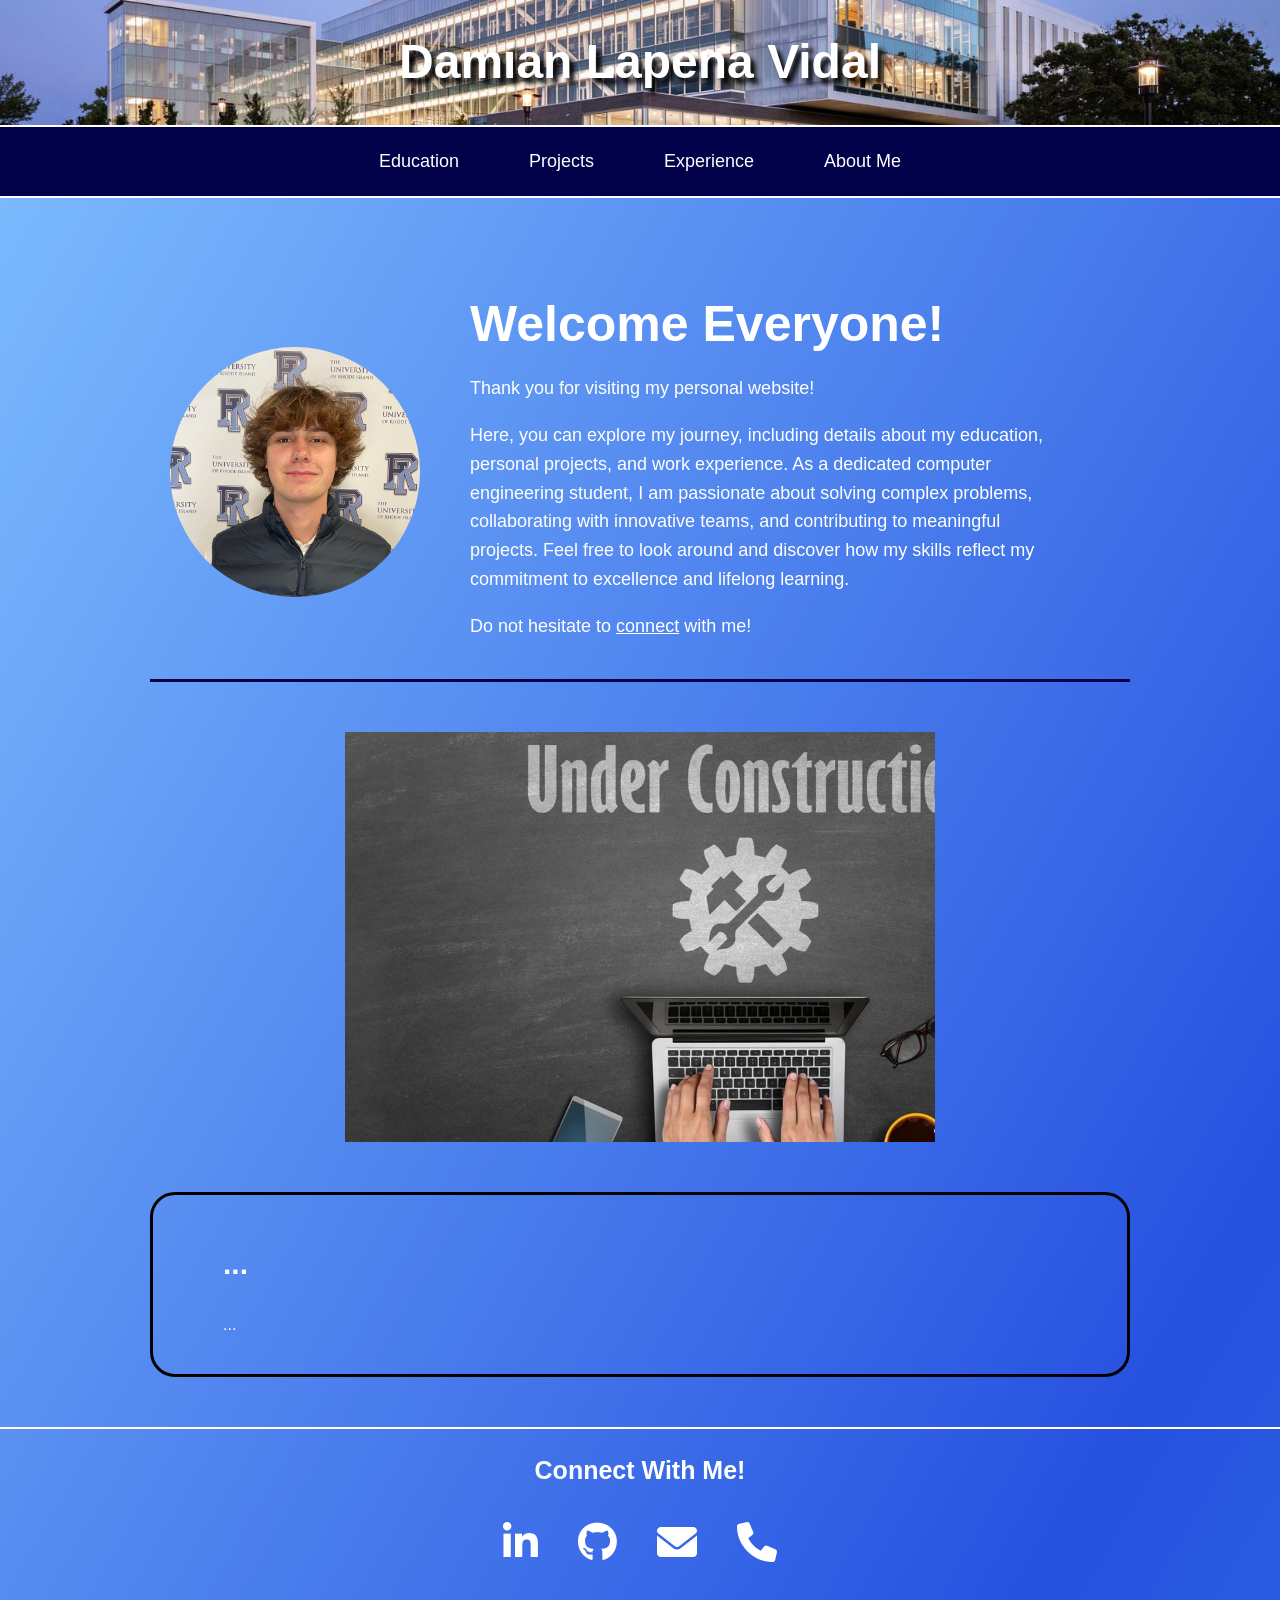
==== index.html @ 69c3a909 "Added in progress picture + Modified social media symbols" ====
<!DOCTYPE html>
<html lang="en">
<head>
    <meta charset="UTF-8">
    <meta name="viewport" content="width=device-width, initial-scale=1.0">
    <title>Damian Lapena Vidal</title>
    <link rel="stylesheet" href="css/index.css">
    <!-- FontAwesome for Icons -->
    <link rel="stylesheet" href="https://cdnjs.cloudflare.com/ajax/libs/font-awesome/6.0.0-beta3/css/all.min.css">
    <!-- Google Font -->
    <link rel="stylesheet" href="https://fonts.googleapis.com/css2?family=Inter:wght@400;700&display=swap">
    <script src="js/index.js" defer></script>
</head>
<body>
    <!-- HEADER -->
    <header>
        <h1>Damian Lapena Vidal</h1>
    </header>

    <!-- NAVIGATION BAR -->
    <nav>

        <div class="top-border">
        </div>

        <ul>
            <li><a href="education.html">Education</a></li>
            <li><a href="projects.html">Projects</a></li>
            <li><a href="experience.html">Experience</a></li>
            <li><a href="aboutme.html">About Me</a></li>
        </ul>

        <div class="bottom-border">
        </div>

    </nav>    

    <!-- WELCOME PARAGRAPH -->
    <section id="welcome">

        <div class="welcome-image">
            <img src="img/profile-pic-2.jpg" alt="ProfilePic">
        </div>

        <div class="welcome-content">
            <h2>Welcome Everyone!</h2>
            <p>Thank you for visiting my personal website!</p>
            <p>Here, you can explore my journey, including details about my education, personal projects, and work experience. 
                As a dedicated computer engineering student, I am passionate about solving complex problems, collaborating with 
                innovative teams, and contributing to meaningful projects. Feel free to look around and discover how my skills 
                reflect my commitment to excellence and lifelong learning.
            <p>Do not hesitate to <a href=#Follow target="_self" title="Connect!" style="color: white; text-decoration: underline;">connect</a> with me!</p>
        </div>

    </section>

    <!-- BLA BLA BLA... -->
    <section id="paragraph1">

        <div class="in-progress-image">
            <img src="img/work-in-progress.jpg" alt="ProfilePic">
        </div>

    </section>

    <!-- EXTRA PARAGRAPH -->
    <section id="paragraph2">

        <div class="paragraph2-content">
            <h2>...</h2>
            <p>...</p>
        </div>

    </section>
    
    <!-- FOLLOW -->
    <section id="Follow">

        <div class="top-border"> </div>

        <div class="follow-content">
            <h2>Connect With Me!</h2>
        </div>

        <div class="social-media-icons">
            <a href="https://www.linkedin.com/in/damianlapevi/" target="_blank" class="social-icon">
                <i class="fab fa-linkedin-in"></i>
            </a>
            <a href="https://github.com/damianlapenavidal" target="_blank" class="social-icon">
                <i class="fab fa-github"></i>
            </a>
            <a href="mailto:damian.lapenavidal@gmail.com" class="social-icon">
                <i class="fas fa-envelope"></i>
            </a>
            <a href="tel:+14014412830" class="social-icon">
                <i class="fas fa-phone"></i>
            </a>
        </div>

    </section>
</body>
</html>
---- css/index.css ----
/*--------------------------------------general------------------------------------------*/
body {
    font-family: 'Roboto', sans-serif;
    line-height: 1.6;
    margin: 0;
    padding: 0;
    background: linear-gradient(120deg, #80c0ff, #2651e0, #3ea5e1, #0b0176,#80c0ff, #2651e0, #3ea5e1, #0b0176);
    background-size: 1000%;
    animation: gradient-animation 60s ease infinite;
}

@keyframes gradient-animation {
    0% {
        background-position: 0% 50%;
    }
    50% {
        background-position: 100% 50%;
    }
    100% {
        background-position: 0% 50%;
    }
}

header {
    background-image: url('../img/background.jpg'); /* Path to the image */
    background-size: cover; /* Ensures the image covers the entire header */
    background-position: center; /* Centers the image */
    height: 125px; /* Height of the header */
    color: white; /* Ensures text is visible on the background */
    display: flex; /* Allows centering text */
    justify-content: center; /* Centers text horizontally */
    align-items: center; /* Centers text vertically */
    text-align: center; /* Aligns text within the header */

    h1 {
        font-size: 3em;
        text-shadow: 5px 6px 5px #000000; /* Adds shadow for better readability */
    }


    /* Responsive Design for Smaller Screens */
    @media (max-width: 768px) {
        h1 {
            font-size: 2em; /* Slightly smaller font size */
            text-shadow: 5px 6px 5px #000000; /* Adds shadow for better readability */
        }

        p {
            font-size: 1em; /* Adjust font size for smaller screens */
        }
    }

    /* Responsive Design for Very Small Screens (e.g., phones) */
    @media (max-width: 480px) {
        h1 {
            font-size: 1.5em; /* Smaller font size */
            text-shadow: 5px 6px 5px #000000; /* Adds shadow for better readability */
        }

        p {
            font-size: 0.9em; /* Smaller font size */
        }

        header {
            margin-top: 30px; /* Adjust spacing for smaller devices */
        }
    }
}

.top-border {
    padding: 1px;
    background-color: white;
}

nav {
    position: sticky;
    top: 0; /* Sticks to the top when scrolling */
    z-index: 1000; /* Ensures it stays above other elements */
}

nav ul {
    display: flex;
    justify-content: center;
    list-style: none;
    margin: 0px;
    padding: 15px;
    background-color: #000148;
}

nav ul li {
    margin: 0px 10px;
    padding: 5px 10px;
}

nav ul li a {
    text-decoration: none;
    padding: 15px;
    font-size: 18px;
    color: white; 
    transition: all 0.2s ease;
}

nav ul li a:hover {
    color: white;
    padding: 15px;
    border-radius: 50px;
    background: rgba(255, 255, 255, 0.2);
    transform: scale(2);
}

.bottom-border {
    padding: 1px;
    background-color: white;
}

#Follow {
    display: flex;
    flex-direction: column;
    justify-content: center;
    padding-bottom: 30px;
}

.follow-content{
    display: flex;
    flex-direction: column;
    align-items: center; /* Centers text vertically */
    justify-content: center; /* Centers text horizontally */
    text-align: justify; /* Center text */
    h2 { font-size: 25px; color: white; }
}

.social-media-icons {
    display: flex;
    align-items: center; /* Centers text vertically */
    justify-content: center;
    text-align: justify; /* Center text */
    gap: 40px;
}

.social-icon {
    text-decoration: none;
    color: white; /* Set default icon color */
    font-size: 40px; /* Icon size */
}

.social-icon:hover {
    transform: scale(1.2);
    color: #000148; /* LinkedIn blue color or any color for hover */
    transition: color 0.01s ease;
}

/*--------------------------------------main.html------------------------------------------*/

#welcome {
    max-width: 100%;
    margin: 25px 150px 50px 150px;
    padding: 20px;
    border-bottom: 3px solid #000148;
    display: flex; /* Arrange items in a row */
    align-items: center; /* Align items vertically */
    /*background-color: rgba(0,0,0,0.1);*/
}

.welcome-content {
    flex: 1; /* Allow the text to take up remaining space */
    margin: 0px 50px auto;
    h2 { font-size: 50px; color: white; margin-bottom: 10px; /* reduce space below the title */}
    p { font-size: 18px; color: white; margin-top: 0; /* remove space above the paragraph */}
    /*background-color: rgba(255,255,255,0.1);*/
}

.welcome-image img {
    width: 250px;
    height: 250px;
    object-fit: cover; /* ensures image fills the square without distortion and maintains aspect ratio by cropping the overflow (not stretching)*/
    object-position: 90% top; /* focus more on the upper part */
    border-radius: 50%; /* optional: removes rounded edges */
    margin-top: 50px;
    /*background-color: rgba(255,0,0,0.1);*/
}

#paragraph1 {
    max-width: 100%;
    margin: 0px 300px 0px 300px;
    padding: 0px;
    display: flex; /* Arrange items in a row */
    align-items: center; /* Align items vertically */
}

.in-progress-image {
    margin: 0px 45px;
    width: 800px;
    height: 410px;
    overflow: hidden;
    position: relative;
}

.in-progress-image img {
    width: 800px;
    height: 450px;
    object-fit: cover;
    position: absolute;
}

#paragraph2 {
    max-width: 100%;
    margin: 50px 150px 50px 150px;
    padding: 20px;
    border: 3px solid black;
    border-radius: 25px; 
    display: flex; /* Arrange items in a row */
    align-items: center; /* Align items vertically */
}

.paragraph2-content {
    flex: 1; /* Allow the text to take up remaining space */
    margin: 0px 50px auto;
    h2 { font-size: 30px; color: white; }
    p { font-size: 16px; color: white;}
}

.follow-content.glow-effect h2 {
  animation: glow 2s ease-in-out;
}

@keyframes glow {
  0%   { text-shadow: 0 0 0 white; }
  50%  { text-shadow: 0 0 20px white; }
  100% { text-shadow: 0 0 0 white; }
}
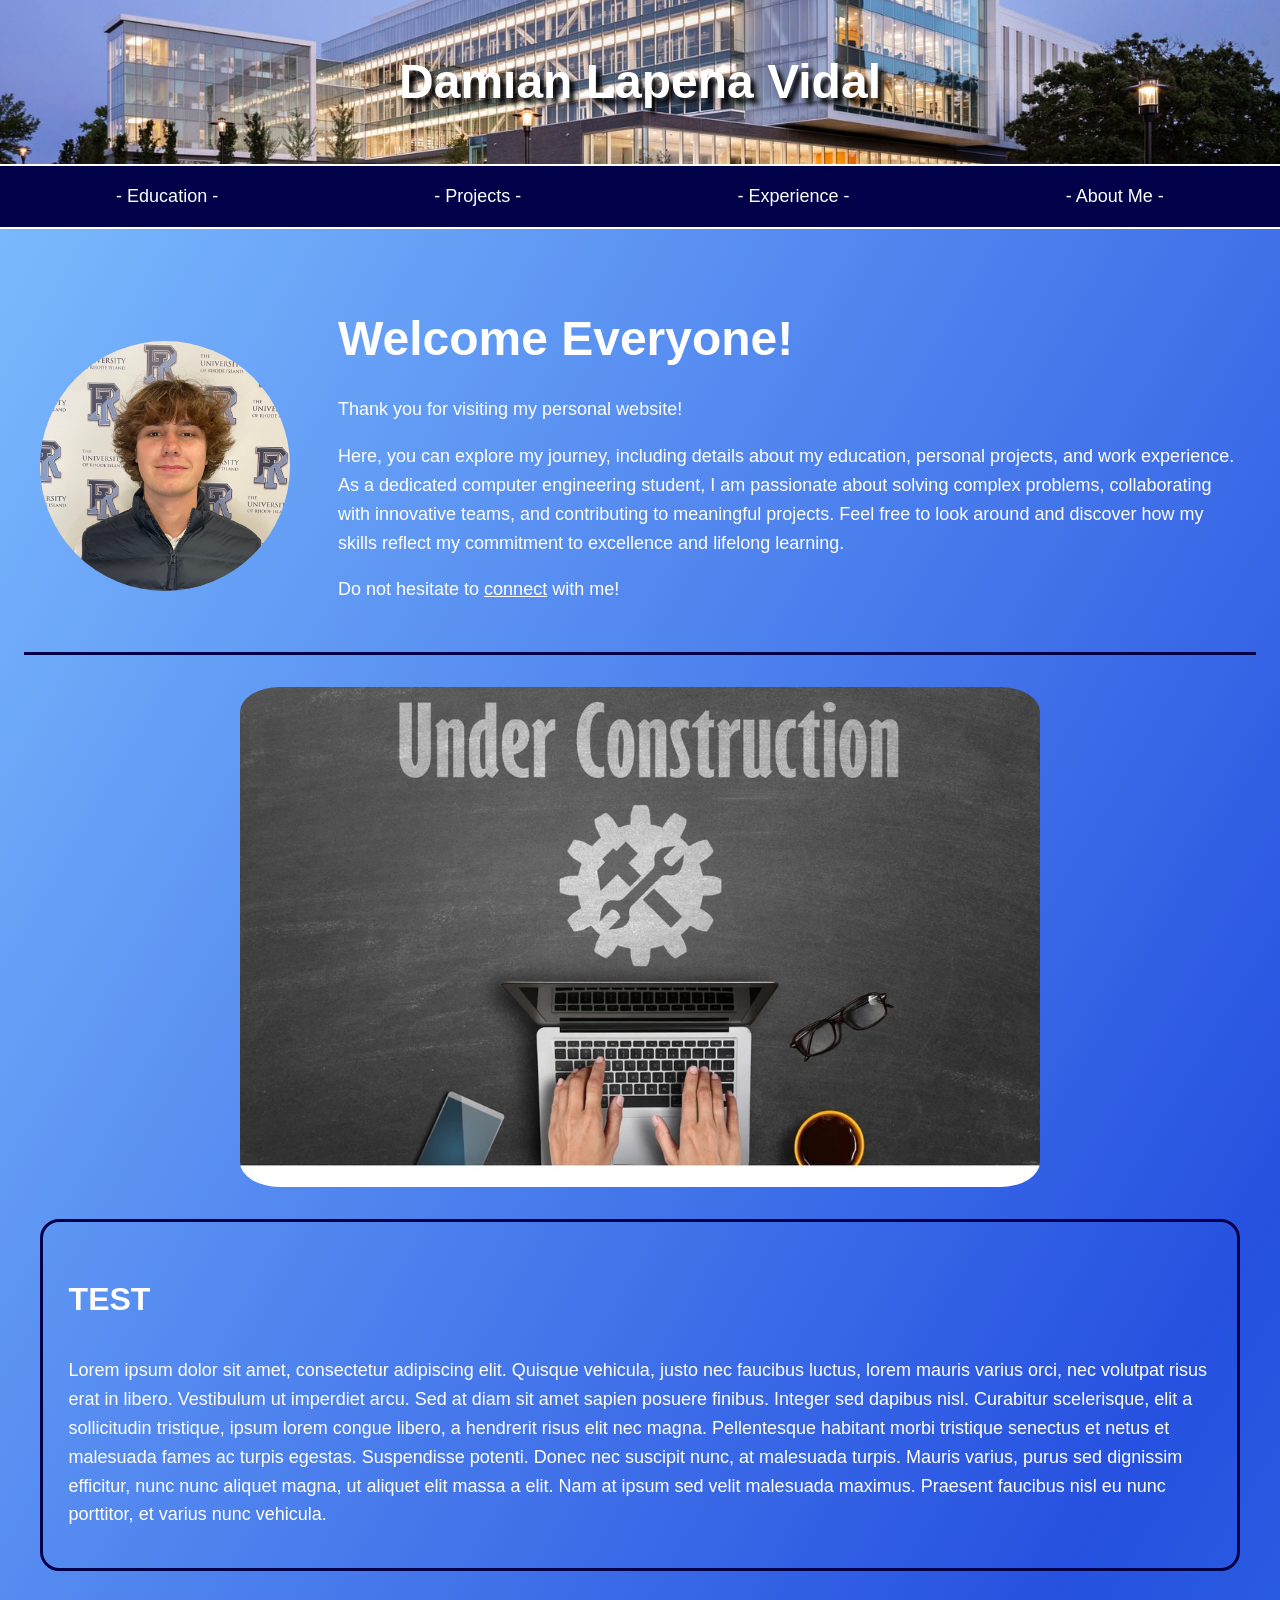
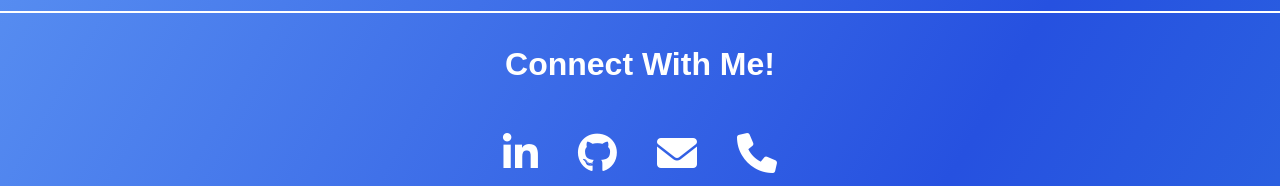
==== commit 5ee086b6: "First adaptation to mobile + Included testing titles/paragraphs" ====
--- a/index.html
+++ b/index.html
@@ -4,7 +4,7 @@
     <meta charset="UTF-8">
     <meta name="viewport" content="width=device-width, initial-scale=1.0">
     <title>Damian Lapena Vidal</title>
-    <link rel="stylesheet" href="css/index.css">
+    <link rel="stylesheet" href="css/index1.css">
     <!-- FontAwesome for Icons -->
     <link rel="stylesheet" href="https://cdnjs.cloudflare.com/ajax/libs/font-awesome/6.0.0-beta3/css/all.min.css">
     <!-- Google Font -->
@@ -24,10 +24,10 @@
         </div>
 
         <ul>
-            <li><a href="education.html">Education</a></li>
-            <li><a href="projects.html">Projects</a></li>
-            <li><a href="experience.html">Experience</a></li>
-            <li><a href="aboutme.html">About Me</a></li>
+            <li><a href="education.html">- Education -</a></li>
+            <li><a href="projects.html">- Projects -</a></li>
+            <li><a href="experience.html">- Experience -</a></li>
+            <li><a href="aboutme.html">- About Me -</a></li>
         </ul>
 
         <div class="bottom-border">
@@ -67,8 +67,16 @@
     <section id="paragraph2">
 
         <div class="paragraph2-content">
-            <h2>...</h2>
-            <p>...</p>
+            <h2>TEST</h2>
+            <p>Lorem ipsum dolor sit amet, consectetur adipiscing elit. Quisque vehicula, justo nec 
+                    faucibus luctus, lorem mauris varius orci, nec volutpat risus erat in libero. Vestibulum 
+                    ut imperdiet arcu. Sed at diam sit amet sapien posuere finibus. Integer sed dapibus nisl. 
+                    Curabitur scelerisque, elit a sollicitudin tristique, ipsum lorem congue libero, a 
+                    hendrerit risus elit nec magna. Pellentesque habitant morbi tristique senectus et netus 
+                    et malesuada fames ac turpis egestas. Suspendisse potenti. Donec nec suscipit nunc, at 
+                    malesuada turpis. Mauris varius, purus sed dignissim efficitur, nunc nunc aliquet magna, 
+                    ut aliquet elit massa a elit. Nam at ipsum sed velit malesuada maximus. Praesent faucibus 
+                    nisl eu nunc porttitor, et varius nunc vehicula.</p>
         </div>
 
     </section>
--- a/css/index1.css
+++ b/css/index1.css
@@ -0,0 +1,280 @@
+/*--------------------------------------General------------------------------------------*/
+body {
+    font-family: 'Roboto', sans-serif;
+    line-height: 1.6;
+    margin: 0;
+    padding: 0;
+    background: linear-gradient(120deg, #80c0ff, #2651e0, #3ea5e1, #0b0176, #80c0ff, #2651e0, #3ea5e1, #0b0176);
+    background-size: 1000%;
+    animation: gradient-animation 60s ease infinite;
+}
+
+@keyframes gradient-animation {
+    0% { background-position: 0% 50%; }
+    50% { background-position: 100% 50%; }
+    100% { background-position: 0% 50%; }
+}
+
+img {
+    max-width: 100%;
+    height: auto;
+}
+
+/*--------------------------------------Header------------------------------------------*/
+header {
+    background-image: url('../img/background.jpg');
+    background-size: cover;
+    background-position: center;
+    padding: 2rem 1rem;         /* Adds flexible spacing */
+    min-height: 100px;          /* Ensures some height, but allows growing */
+    color: white;
+    display: flex;
+    justify-content: center;
+    align-items: center;
+    text-align: center;
+    flex-direction: column;
+}
+
+header h1 {
+    font-size: clamp(1.5rem, 5vw, 3rem);  /* Automatically scales font */
+    text-shadow: 5px 6px 5px #000000;
+    margin: 0;
+}
+
+/*--------------------------------------Nav------------------------------------------*/
+.top-border,
+.bottom-border {
+    height: clamp(1px, 0.3vw, 2px);
+    background-color: white;
+    width: 100vw;
+}
+
+nav {
+    position: sticky;
+    top: 0;
+    z-index: 1000;
+    background-color: #000148;
+}
+
+nav ul {
+    display: flex;
+    justify-content: center;
+    align-items: center;
+    flex-wrap: wrap;          /* Allows wrapping on smaller screens */
+    list-style: none;
+    margin: 0 auto;
+    padding: 1rem;
+    gap: 1rem;
+}
+
+nav ul li {
+    margin: 0 auto;
+}
+
+nav ul li a {
+    text-decoration: none;
+    padding: 0.75rem 1.5rem;
+    font-size: clamp(1rem, 2.5vw, 1.125rem); /* Scales text on small/large screens */
+    color: white;
+    border-radius: 100vmax;
+    transition: all 0.2s ease;
+}
+
+nav ul li a:hover {
+    background: rgba(255, 255, 255, 0.2);
+    transform: scale(1.1);
+}
+
+/*--------------------------------------Welcome Section------------------------------------------*/
+#welcome {
+    max-width: 1200px;
+    margin: 0 auto;
+    padding: 2rem 1rem;
+    border-bottom: 3px solid #000148;
+    display: flex;
+    align-items: center;
+    gap: 3rem;
+    flex-wrap: wrap;
+}
+
+.welcome-content {
+    flex: 1 1 300px; /* grow, shrink, basis */
+    min-width: 250px;
+}
+
+.welcome-content h2 {
+    font-size: clamp(1.8rem, 4vw, 3rem);
+    color: white;
+    margin-bottom: 1rem;
+}
+
+.welcome-content p {
+    font-size: clamp(1rem, 2.5vw, 1.125rem);
+    color: white;
+    margin-bottom: 1rem;
+}
+
+.welcome-image img {
+    width: clamp(150px, 25vw, 250px);
+    height: clamp(150px, 25vw, 250px);
+    object-fit: cover;
+    object-position: 90% top;
+    border-radius: 50%;
+    margin-top: 20%;
+    display: block;
+}
+
+/*--------------------------------------Paragraph 1------------------------------------------*/
+#paragraph1 {
+    max-width: 1200px;
+    margin: 0 auto;
+    padding: 2rem 1rem;
+    display: flex;
+    justify-content: center;
+}
+
+.in-progress-image {
+    width: 100%;
+    max-width: 800px;
+    overflow: hidden;
+}
+
+.in-progress-image img {
+    width: 100%;
+    aspect-ratio: 16 / 10;     /* or 4/3, 1/1 for square, etc. */
+    object-fit: cover;
+    object-position: top;  /* or top, bottom, 90% top, etc. */
+    display: block;
+    border-radius: 5%;      /* optional, for style */
+}
+
+/*--------------------------------------Paragraph 2------------------------------------------*/
+#paragraph2 {
+    max-width: 100%;
+    margin: 0 auto;
+    display: flex;
+    padding: clamp(1.5rem, 4vw, 2.5rem); /* space around the container */
+    padding-top: 0; /* no double padding */
+    display: flex;
+    flex-wrap: wrap;
+    align-items: stretch; /* Stretch vertically */
+    box-sizing: border-box
+}
+
+.paragraph2-content {
+    flex: 1 1 45%; /* grow, shrink, basis ~ half width */
+    min-width: 250px; /* prevent getting too narrow */
+    margin: 0; /* gap handles spacing */
+    padding: clamp(1rem, 2vw, 2rem);
+    border: 3px solid #000148;
+    border-radius: clamp(1rem, 1.5vw, 1.5rem);
+    color: white;
+    box-sizing: border-box;
+    display: flex;
+    flex-direction: column;
+    justify-content: center;
+    h2 { font-size: clamp(1.5rem, 4vw, 2rem); margin-bottom: clamp(0.5rem, 1vw, 1rem);}
+    p { font-size: clamp(1rem, 2.5vw, 1.125rem); margin-bottom: clamp(0.5rem, 1vw, 1rem);}
+}
+
+/*--------------------------------------Follow Section------------------------------------------*/
+#Follow {
+    display: flex;
+    flex-direction: column;
+    justify-content: center;
+    padding: 0;
+    text-align: center;
+    width: 100%;         /* <— FULL width of the screen */
+    box-sizing: border-box;
+    align-items: center;
+}
+
+.follow-content h2 {
+    font-size: clamp(1.5rem, 4vw, 2rem);
+    color: white;
+    margin-bottom: 1rem;
+}
+
+.social-media-icons {
+    display: flex;
+    justify-content: center;
+    align-items: center;
+    gap: clamp(1rem, 6vw, 2.5rem);
+    flex-wrap: wrap;
+    margin-top: 1rem;
+}
+
+.social-icon {
+    text-decoration: none;
+    color: white;
+    font-size: clamp(2rem, 6vw, 2.5rem);
+    transition: transform 0.2s ease, color 0.2s ease;
+}
+
+.social-icon:hover {
+    transform: scale(1.2);
+    color: #000148;
+}
+
+/*--------------------------------------Animations------------------------------------------*/
+.follow-content.glow-effect h2 {
+    animation: glow 2s ease-in-out;
+}
+
+@keyframes glow {
+    0%   { text-shadow: 0 0 0 white; }
+    50%  { text-shadow: 0 0 20px white; }
+    100% { text-shadow: 0 0 0 white; }
+}
+
+/*--------------------------------------Responsive Design------------------------------------------*/
+@media (max-width: 768px) {
+
+    #welcome, #paragraph2 {
+        flex-direction: column;
+        text-align: center;
+        gap: 20px;
+    }
+
+    .welcome-content h2 {
+        font-size: 2em;
+    }
+
+    .welcome-image img {
+        width: 150px;
+        height: 150px;
+        margin: 0 auto;
+    }
+
+    nav ul {
+        flex-direction: column;
+    }
+
+    nav ul li {
+        margin: 10px 0;
+    }
+
+    .social-media-icons {
+        flex-direction: column;
+        gap: 20px;
+    }
+}
+
+@media (max-width: 480px) {
+    header h1 {
+        font-size: 1.5em;
+    }
+
+    .welcome-content p, .paragraph2-content p {
+        font-size: 0.9em;
+    }
+
+    .follow-content h2 {
+        font-size: 20px;
+    }
+
+    nav ul li a {
+        font-size: 16px;
+        padding: 10px;
+    }
+}
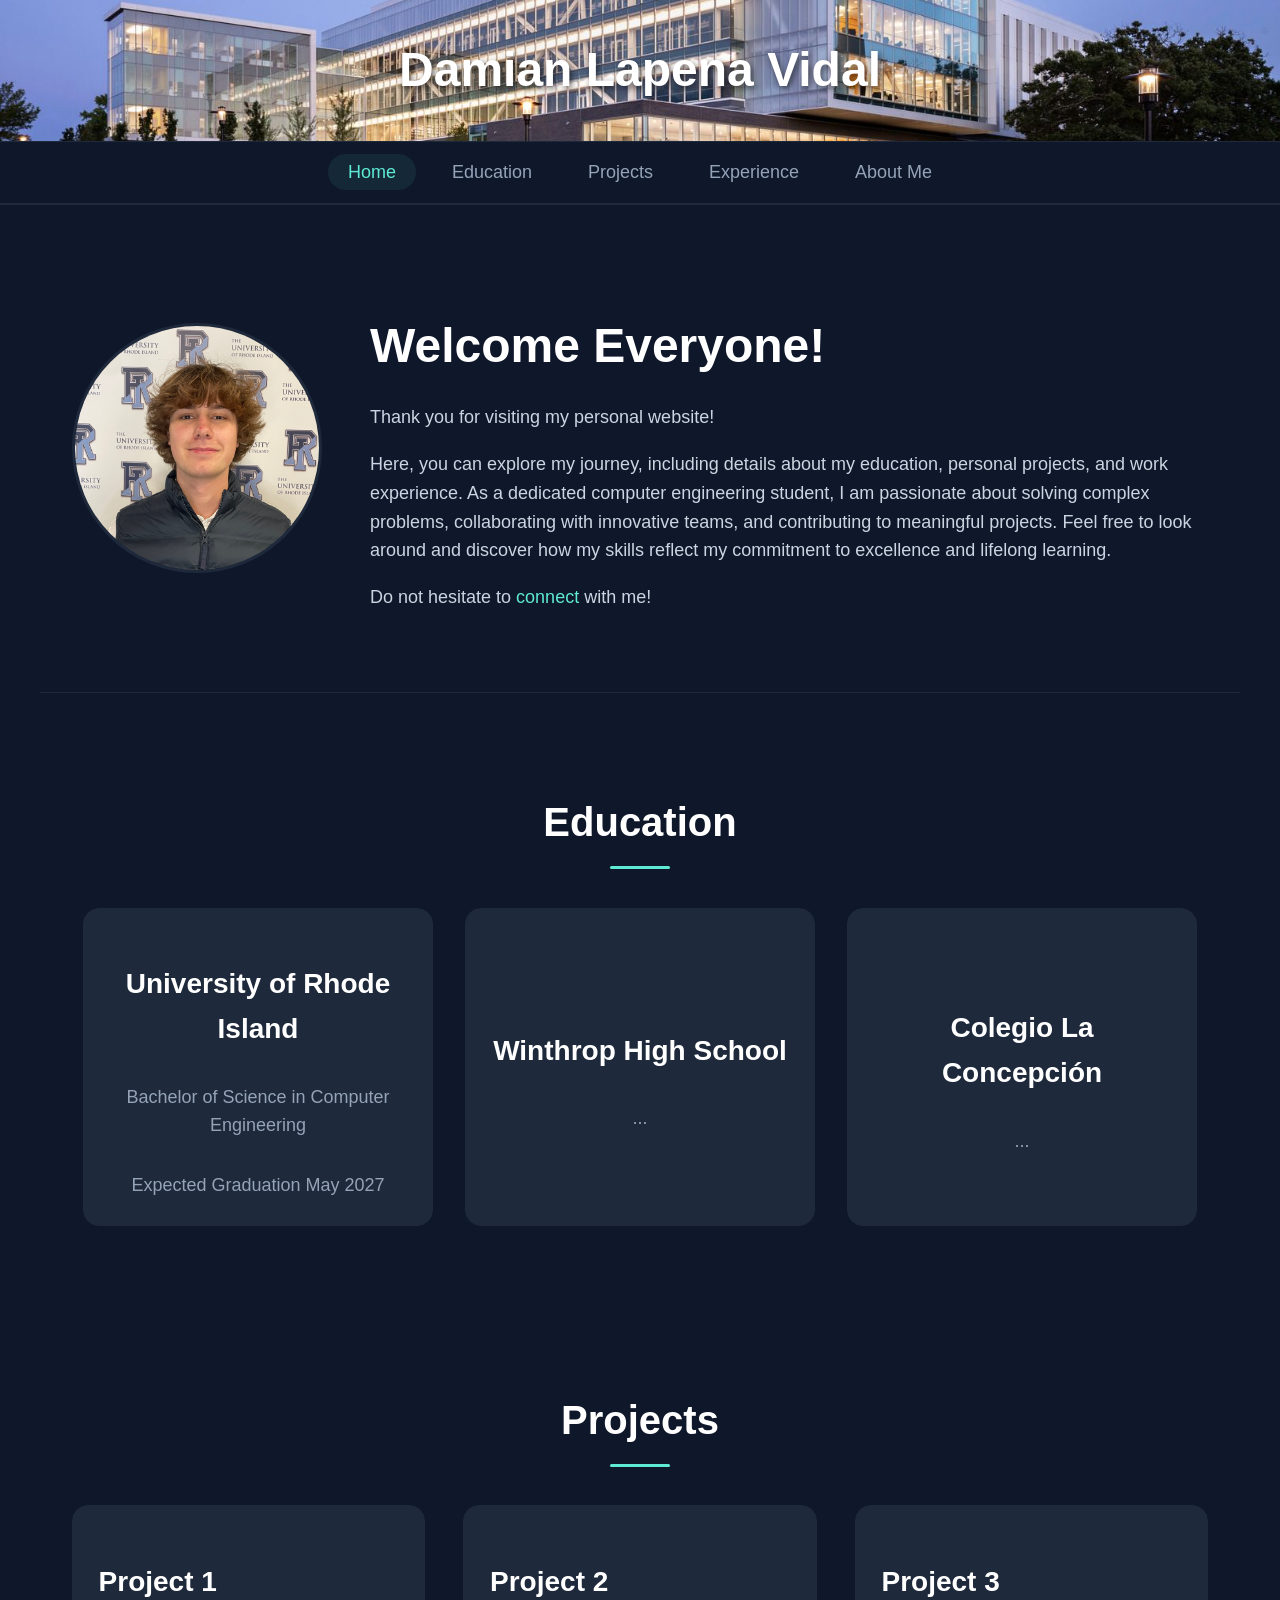
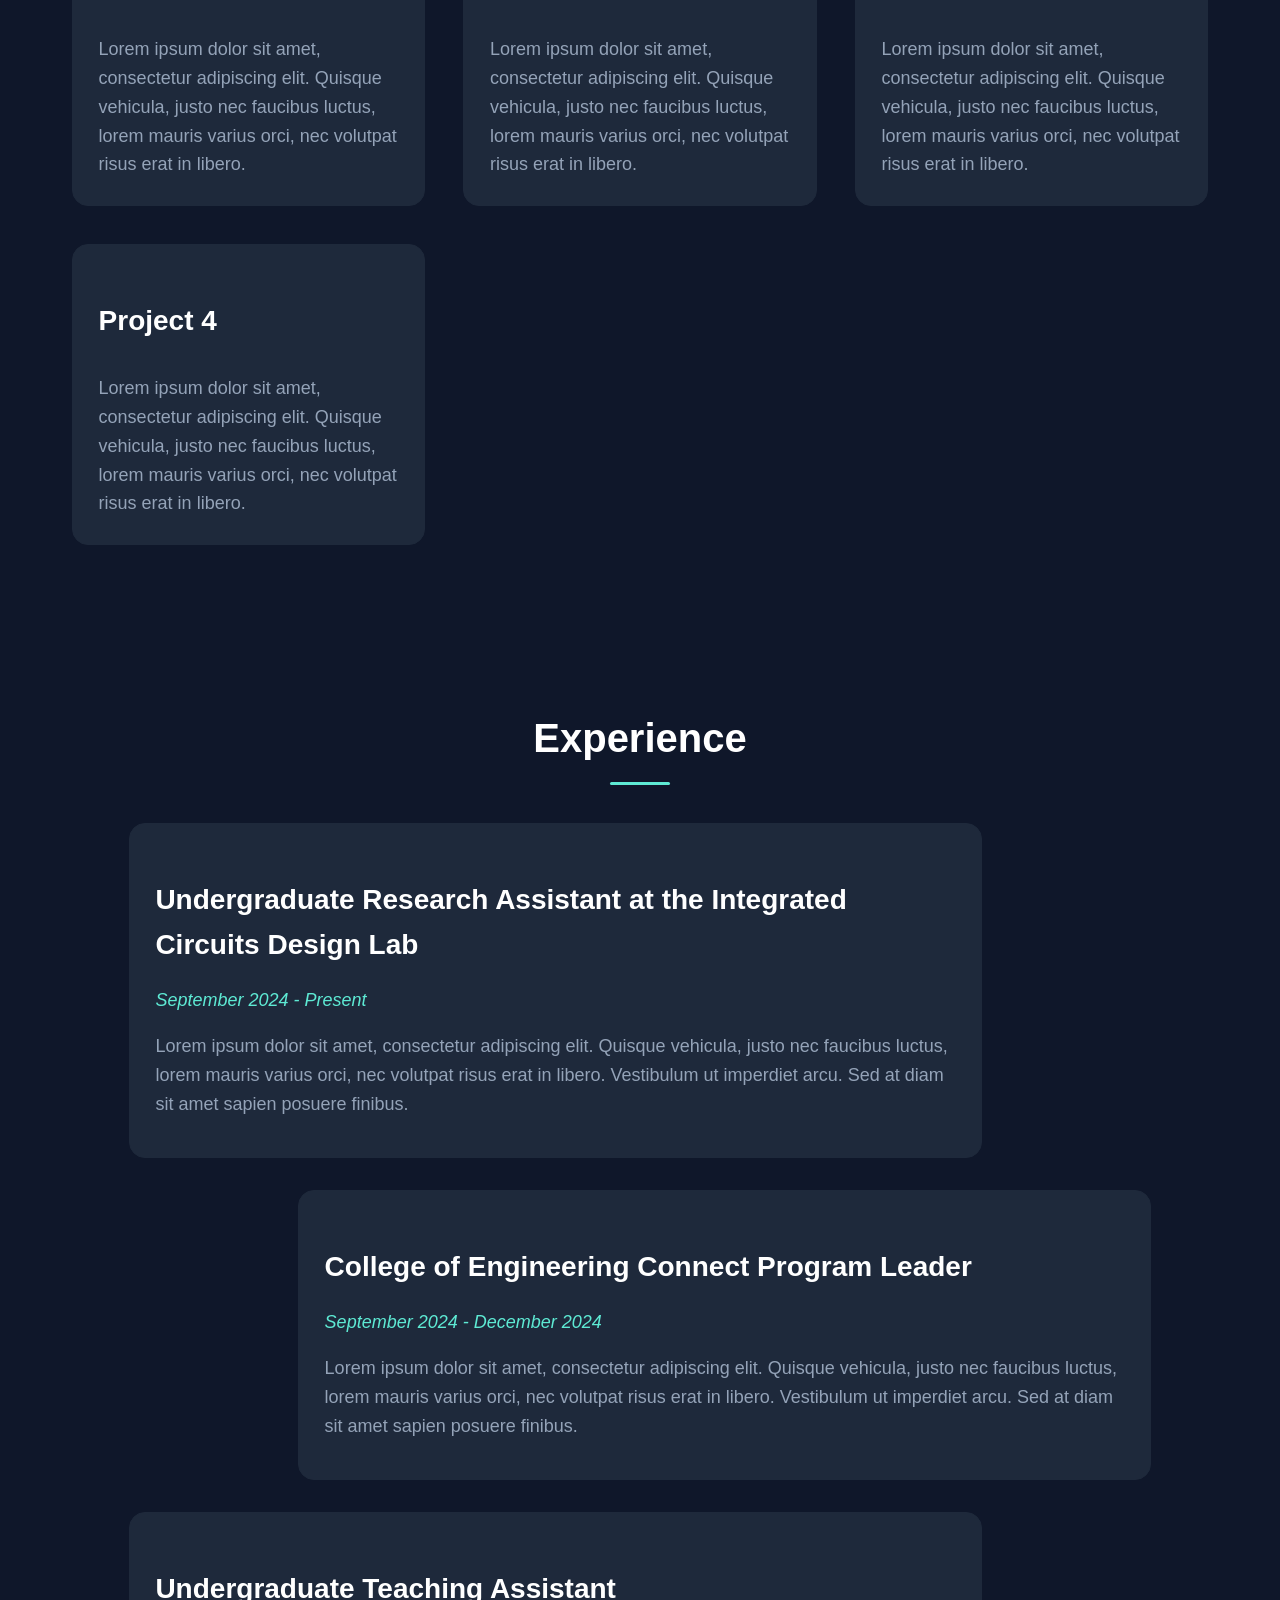
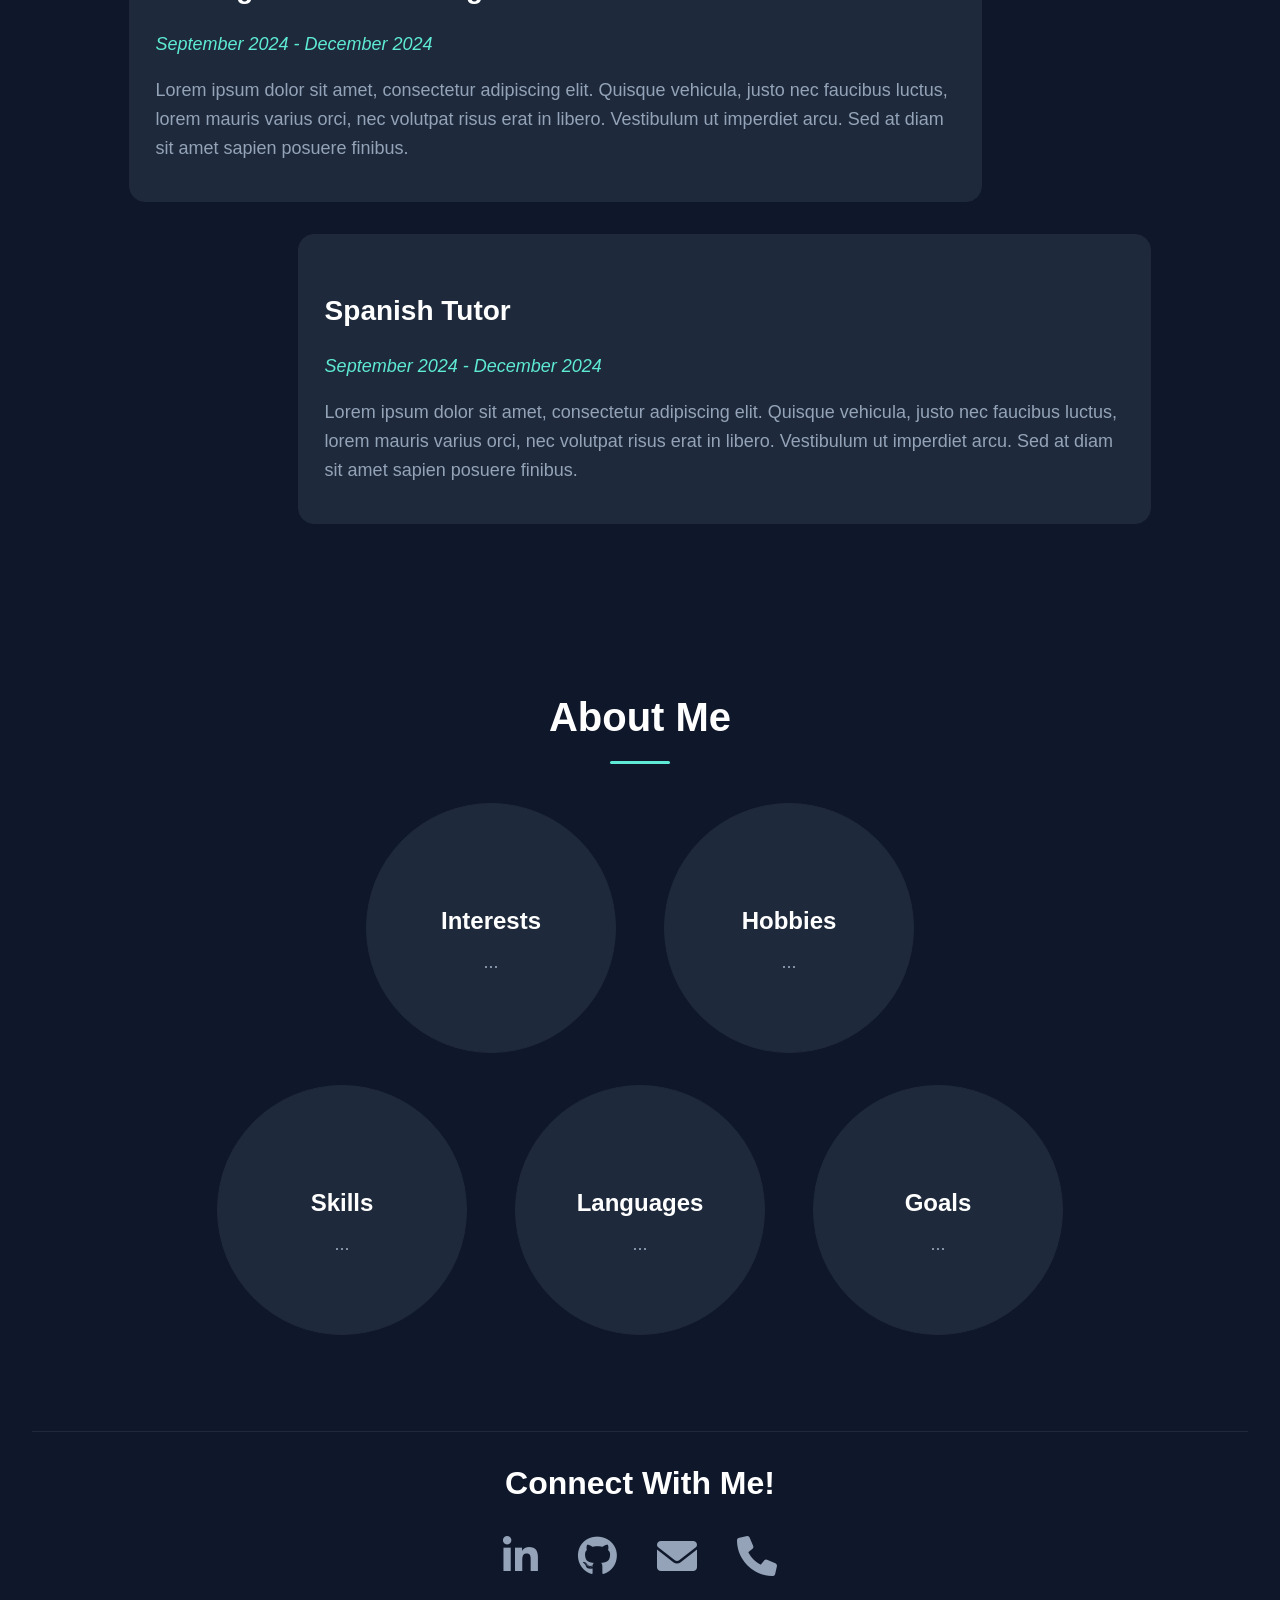
==== commit bef40986: "Consolidate into single-page site with modern styling Merged 5 HTML pages into one single-page layou" ====
--- a/index.html
+++ b/index.html
@@ -4,107 +4,199 @@
     <meta charset="UTF-8">
     <meta name="viewport" content="width=device-width, initial-scale=1.0">
     <title>Damian Lapena Vidal</title>
-    <link rel="stylesheet" href="css/index1.css">
-    <!-- FontAwesome for Icons -->
+    <link rel="stylesheet" href="css/styles.css">
     <link rel="stylesheet" href="https://cdnjs.cloudflare.com/ajax/libs/font-awesome/6.0.0-beta3/css/all.min.css">
-    <!-- Google Font -->
     <link rel="stylesheet" href="https://fonts.googleapis.com/css2?family=Inter:wght@400;700&display=swap">
-    <script src="js/index.js" defer></script>
+    <script src="js/main.js" defer></script>
 </head>
 <body>
+
     <!-- HEADER -->
     <header>
         <h1>Damian Lapena Vidal</h1>
     </header>
 
-    <!-- NAVIGATION BAR -->
-    <nav>
-
-        <div class="top-border">
-        </div>
-
+    <!-- NAVIGATION -->
+    <nav id="main-nav">
+        <div class="nav-border"></div>
         <ul>
-            <li><a href="education.html">- Education -</a></li>
-            <li><a href="projects.html">- Projects -</a></li>
-            <li><a href="experience.html">- Experience -</a></li>
-            <li><a href="aboutme.html">- About Me -</a></li>
+            <li><a href="#welcome">Home</a></li>
+            <li><a href="#education">Education</a></li>
+            <li><a href="#projects">Projects</a></li>
+            <li><a href="#experience">Experience</a></li>
+            <li><a href="#about">About Me</a></li>
         </ul>
-
-        <div class="bottom-border">
-        </div>
-
-    </nav>    
-
-    <!-- WELCOME PARAGRAPH -->
-    <section id="welcome">
-
+        <div class="nav-border"></div>
+    </nav>
+
+    <!-- WELCOME -->
+    <section id="welcome" class="section">
         <div class="welcome-image">
-            <img src="img/profile-pic-2.jpg" alt="ProfilePic">
-        </div>
-
+            <img src="img/profile-pic-2.jpg" alt="Profile picture of Damian Lapena Vidal">
+        </div>
         <div class="welcome-content">
             <h2>Welcome Everyone!</h2>
             <p>Thank you for visiting my personal website!</p>
-            <p>Here, you can explore my journey, including details about my education, personal projects, and work experience. 
-                As a dedicated computer engineering student, I am passionate about solving complex problems, collaborating with 
-                innovative teams, and contributing to meaningful projects. Feel free to look around and discover how my skills 
-                reflect my commitment to excellence and lifelong learning.
-            <p>Do not hesitate to <a href=#Follow target="_self" title="Connect!" style="color: white; text-decoration: underline;">connect</a> with me!</p>
-        </div>
-
-    </section>
-
-    <!-- BLA BLA BLA... -->
-    <section id="paragraph1">
-
-        <div class="in-progress-image">
-            <img src="img/work-in-progress.jpg" alt="ProfilePic">
-        </div>
-
-    </section>
-
-    <!-- EXTRA PARAGRAPH -->
-    <section id="paragraph2">
-
-        <div class="paragraph2-content">
-            <h2>TEST</h2>
-            <p>Lorem ipsum dolor sit amet, consectetur adipiscing elit. Quisque vehicula, justo nec 
-                    faucibus luctus, lorem mauris varius orci, nec volutpat risus erat in libero. Vestibulum 
-                    ut imperdiet arcu. Sed at diam sit amet sapien posuere finibus. Integer sed dapibus nisl. 
-                    Curabitur scelerisque, elit a sollicitudin tristique, ipsum lorem congue libero, a 
-                    hendrerit risus elit nec magna. Pellentesque habitant morbi tristique senectus et netus 
-                    et malesuada fames ac turpis egestas. Suspendisse potenti. Donec nec suscipit nunc, at 
-                    malesuada turpis. Mauris varius, purus sed dignissim efficitur, nunc nunc aliquet magna, 
-                    ut aliquet elit massa a elit. Nam at ipsum sed velit malesuada maximus. Praesent faucibus 
-                    nisl eu nunc porttitor, et varius nunc vehicula.</p>
-        </div>
-
-    </section>
-    
-    <!-- FOLLOW -->
-    <section id="Follow">
-
-        <div class="top-border"> </div>
-
-        <div class="follow-content">
+            <p>
+                Here, you can explore my journey, including details about my education,
+                personal projects, and work experience. As a dedicated computer engineering
+                student, I am passionate about solving complex problems, collaborating with
+                innovative teams, and contributing to meaningful projects. Feel free to look
+                around and discover how my skills reflect my commitment to excellence and
+                lifelong learning.
+            </p>
+            <p>Do not hesitate to <a href="#connect" class="inline-link">connect</a> with me!</p>
+        </div>
+    </section>
+
+    <!-- EDUCATION -->
+    <section id="education" class="section">
+        <h2 class="section-title">Education</h2>
+        <div class="card-row">
+            <div class="card">
+                <h3>University of Rhode Island</h3>
+                <p>Bachelor of Science in Computer Engineering</p>
+                <p>Expected Graduation May 2027</p>
+            </div>
+            <div class="card">
+                <h3>Winthrop High School</h3>
+                <p>...</p>
+            </div>
+            <div class="card">
+                <h3>Colegio La Concepción</h3>
+                <p>...</p>
+            </div>
+        </div>
+    </section>
+
+    <!-- PROJECTS -->
+    <section id="projects" class="section">
+        <h2 class="section-title">Projects</h2>
+        <div class="card-grid">
+            <div class="card">
+                <h3>Project 1</h3>
+                <p>Lorem ipsum dolor sit amet, consectetur adipiscing elit. Quisque vehicula,
+                    justo nec faucibus luctus, lorem mauris varius orci, nec volutpat risus erat
+                    in libero.</p>
+            </div>
+            <div class="card">
+                <h3>Project 2</h3>
+                <p>Lorem ipsum dolor sit amet, consectetur adipiscing elit. Quisque vehicula,
+                    justo nec faucibus luctus, lorem mauris varius orci, nec volutpat risus erat
+                    in libero.</p>
+            </div>
+            <div class="card">
+                <h3>Project 3</h3>
+                <p>Lorem ipsum dolor sit amet, consectetur adipiscing elit. Quisque vehicula,
+                    justo nec faucibus luctus, lorem mauris varius orci, nec volutpat risus erat
+                    in libero.</p>
+            </div>
+            <div class="card">
+                <h3>Project 4</h3>
+                <p>Lorem ipsum dolor sit amet, consectetur adipiscing elit. Quisque vehicula,
+                    justo nec faucibus luctus, lorem mauris varius orci, nec volutpat risus erat
+                    in libero.</p>
+            </div>
+        </div>
+    </section>
+
+    <!-- EXPERIENCE -->
+    <section id="experience" class="section">
+        <h2 class="section-title">Experience</h2>
+        <div class="experience-timeline">
+            <div class="experience-box left">
+                <div class="experience-content">
+                    <h3>Undergraduate Research Assistant at the Integrated Circuits Design Lab</h3>
+                    <p class="date">September 2024 - Present</p>
+                    <p>Lorem ipsum dolor sit amet, consectetur adipiscing elit. Quisque vehicula,
+                        justo nec faucibus luctus, lorem mauris varius orci, nec volutpat risus erat
+                        in libero. Vestibulum ut imperdiet arcu. Sed at diam sit amet sapien posuere
+                        finibus.</p>
+                </div>
+            </div>
+            <div class="experience-box right">
+                <div class="experience-content">
+                    <h3>College of Engineering Connect Program Leader</h3>
+                    <p class="date">September 2024 - December 2024</p>
+                    <p>Lorem ipsum dolor sit amet, consectetur adipiscing elit. Quisque vehicula,
+                        justo nec faucibus luctus, lorem mauris varius orci, nec volutpat risus erat
+                        in libero. Vestibulum ut imperdiet arcu. Sed at diam sit amet sapien posuere
+                        finibus.</p>
+                </div>
+            </div>
+            <div class="experience-box left">
+                <div class="experience-content">
+                    <h3>Undergraduate Teaching Assistant</h3>
+                    <p class="date">September 2024 - December 2024</p>
+                    <p>Lorem ipsum dolor sit amet, consectetur adipiscing elit. Quisque vehicula,
+                        justo nec faucibus luctus, lorem mauris varius orci, nec volutpat risus erat
+                        in libero. Vestibulum ut imperdiet arcu. Sed at diam sit amet sapien posuere
+                        finibus.</p>
+                </div>
+            </div>
+            <div class="experience-box right">
+                <div class="experience-content">
+                    <h3>Spanish Tutor</h3>
+                    <p class="date">September 2024 - December 2024</p>
+                    <p>Lorem ipsum dolor sit amet, consectetur adipiscing elit. Quisque vehicula,
+                        justo nec faucibus luctus, lorem mauris varius orci, nec volutpat risus erat
+                        in libero. Vestibulum ut imperdiet arcu. Sed at diam sit amet sapien posuere
+                        finibus.</p>
+                </div>
+            </div>
+        </div>
+    </section>
+
+    <!-- ABOUT ME -->
+    <section id="about" class="section">
+        <h2 class="section-title">About Me</h2>
+        <div class="circle-row">
+            <div class="circle-card">
+                <h3>Interests</h3>
+                <p>...</p>
+            </div>
+            <div class="circle-card">
+                <h3>Hobbies</h3>
+                <p>...</p>
+            </div>
+        </div>
+        <div class="circle-row">
+            <div class="circle-card">
+                <h3>Skills</h3>
+                <p>...</p>
+            </div>
+            <div class="circle-card">
+                <h3>Languages</h3>
+                <p>...</p>
+            </div>
+            <div class="circle-card">
+                <h3>Goals</h3>
+                <p>...</p>
+            </div>
+        </div>
+    </section>
+
+    <!-- CONNECT -->
+    <section id="connect" class="section">
+        <div class="nav-border"></div>
+        <div class="connect-content">
             <h2>Connect With Me!</h2>
         </div>
-
         <div class="social-media-icons">
-            <a href="https://www.linkedin.com/in/damianlapevi/" target="_blank" class="social-icon">
+            <a href="https://www.linkedin.com/in/damianlapevi/" target="_blank" rel="noopener noreferrer" class="social-icon" aria-label="LinkedIn">
                 <i class="fab fa-linkedin-in"></i>
             </a>
-            <a href="https://github.com/damianlapenavidal" target="_blank" class="social-icon">
+            <a href="https://github.com/damianlapenavidal" target="_blank" rel="noopener noreferrer" class="social-icon" aria-label="GitHub">
                 <i class="fab fa-github"></i>
             </a>
-            <a href="mailto:damian.lapenavidal@gmail.com" class="social-icon">
+            <a href="mailto:damian.lapenavidal@gmail.com" class="social-icon" aria-label="Email">
                 <i class="fas fa-envelope"></i>
             </a>
-            <a href="tel:+14014412830" class="social-icon">
+            <a href="tel:+14014412830" class="social-icon" aria-label="Phone">
                 <i class="fas fa-phone"></i>
             </a>
         </div>
-
-    </section>
+    </section>
+
 </body>
-</html>+</html>
--- a/css/styles.css
+++ b/css/styles.css
@@ -0,0 +1,423 @@
+/* ========== BASE / RESET ========== */
+
+*,
+*::before,
+*::after {
+    box-sizing: border-box;
+}
+
+body {
+    font-family: 'Inter', sans-serif;
+    line-height: 1.6;
+    margin: 0;
+    padding: 0;
+    background-color: #0f172a;
+    color: #e2e8f0;
+}
+
+html {
+    scroll-behavior: smooth;
+}
+
+img {
+    max-width: 100%;
+    height: auto;
+}
+
+/* ========== HEADER ========== */
+
+header {
+    background-image: url('../img/background.jpg');
+    background-size: cover;
+    background-position: center;
+    padding: 2rem 1rem;
+    min-height: 100px;
+    color: white;
+    display: flex;
+    justify-content: center;
+    align-items: center;
+    text-align: center;
+}
+
+header h1 {
+    font-size: clamp(1.5rem, 5vw, 3rem);
+    text-shadow: 2px 3px 6px rgba(0, 0, 0, 0.6);
+    margin: 0;
+    color: white;
+}
+
+/* ========== NAVIGATION ========== */
+
+.nav-border {
+    height: 1px;
+    background-color: #1e293b;
+    width: 100%;
+}
+
+nav {
+    position: sticky;
+    top: 0;
+    z-index: 1000;
+    background-color: #0f172a;
+    border-bottom: 1px solid #1e293b;
+}
+
+nav ul {
+    display: flex;
+    justify-content: center;
+    align-items: center;
+    flex-wrap: wrap;
+    list-style: none;
+    margin: 0 auto;
+    padding: 1rem;
+    gap: 1rem;
+}
+
+nav ul li a {
+    text-decoration: none;
+    padding: 0.5rem 1.25rem;
+    font-size: clamp(0.9rem, 2vw, 1.125rem);
+    color: #94a3b8;
+    border-radius: 100vmax;
+    transition: color 0.2s ease, background 0.2s ease;
+}
+
+nav ul li a:hover,
+nav ul li a.active {
+    color: #5eead4;
+    background: rgba(94, 234, 212, 0.08);
+}
+
+/* ========== SECTIONS (shared) ========== */
+
+.section {
+    scroll-margin-top: 80px;
+    padding: clamp(2rem, 5vw, 4rem) clamp(1rem, 3vw, 2rem);
+    max-width: 1200px;
+    margin: 0 auto;
+}
+
+.section-title {
+    font-size: clamp(1.8rem, 4vw, 2.5rem);
+    text-align: center;
+    margin-bottom: clamp(1.5rem, 3vw, 2.5rem);
+    color: white;
+    position: relative;
+}
+
+.section-title::after {
+    content: '';
+    display: block;
+    width: 60px;
+    height: 3px;
+    background: #5eead4;
+    margin: 0.75rem auto 0;
+    border-radius: 2px;
+}
+
+/* ========== WELCOME ========== */
+
+#welcome {
+    display: flex;
+    align-items: center;
+    gap: 3rem;
+    flex-wrap: wrap;
+    border-bottom: 1px solid #1e293b;
+}
+
+.welcome-content {
+    flex: 1 1 300px;
+    min-width: 250px;
+}
+
+.welcome-content h2 {
+    font-size: clamp(1.8rem, 4vw, 3rem);
+    margin-bottom: 1rem;
+    color: white;
+}
+
+.welcome-content p {
+    font-size: clamp(1rem, 2.5vw, 1.125rem);
+    margin-bottom: 1rem;
+    color: #cbd5e1;
+}
+
+.welcome-image img {
+    width: clamp(150px, 25vw, 250px);
+    height: clamp(150px, 25vw, 250px);
+    object-fit: cover;
+    object-position: 90% top;
+    border-radius: 50%;
+    display: block;
+    border: 3px solid #1e293b;
+}
+
+.inline-link {
+    color: #5eead4;
+    text-decoration: none;
+    border-bottom: 1px solid transparent;
+    transition: border-color 0.2s ease;
+}
+
+.inline-link:hover {
+    border-bottom-color: #5eead4;
+}
+
+/* ========== CARDS (education + projects shared) ========== */
+
+.card {
+    padding: clamp(1rem, 2vw, 2rem);
+    border: 1px solid #1e293b;
+    border-radius: clamp(0.75rem, 1.5vw, 1rem);
+    background-color: #1e293b;
+    display: flex;
+    flex-direction: column;
+    justify-content: center;
+    text-align: center;
+    transition: border-color 0.2s ease, transform 0.2s ease;
+}
+
+.card:hover {
+    border-color: #334155;
+    transform: translateY(-2px);
+}
+
+.card h3 {
+    font-size: clamp(1.25rem, 3vw, 1.75rem);
+    margin-bottom: clamp(0.5rem, 1vw, 1rem);
+    color: white;
+}
+
+.card p {
+    font-size: clamp(1rem, 2vw, 1.125rem);
+    margin-bottom: clamp(0.5rem, 1vw, 1rem);
+    color: #94a3b8;
+}
+
+.card p:last-child {
+    margin-bottom: 0;
+}
+
+/* Education: 3-column row */
+.card-row {
+    display: flex;
+    flex-wrap: wrap;
+    justify-content: center;
+    gap: clamp(1rem, 3vw, 2rem);
+}
+
+.card-row .card {
+    flex: 1 1 250px;
+    max-width: 350px;
+    align-items: center;
+}
+
+/* Projects: 2x2 grid */
+.card-grid {
+    display: grid;
+    grid-template-columns: repeat(auto-fit, minmax(280px, 1fr));
+    gap: clamp(1.5rem, 3vw, 2.5rem);
+}
+
+.card-grid .card {
+    text-align: left;
+}
+
+/* ========== EXPERIENCE ========== */
+
+.experience-timeline {
+    display: flex;
+    flex-direction: column;
+    gap: clamp(1rem, 3vw, 2rem);
+}
+
+.experience-box {
+    display: flex;
+    border: 1px solid #1e293b;
+    border-radius: clamp(0.75rem, 1.5vw, 1rem);
+    background-color: #1e293b;
+    padding: clamp(1rem, 2vw, 2rem);
+    max-width: 100%;
+    transition: border-color 0.2s ease, transform 0.2s ease;
+}
+
+.experience-box:hover {
+    border-color: #334155;
+    transform: translateY(-2px);
+}
+
+.experience-box.left {
+    justify-content: flex-start;
+    margin-left: clamp(0.5rem, 5vw, 5%);
+    margin-right: auto;
+}
+
+.experience-box.right {
+    justify-content: flex-end;
+    margin-right: clamp(0.5rem, 5vw, 5%);
+    margin-left: auto;
+}
+
+.experience-content {
+    max-width: 800px;
+    text-align: left;
+}
+
+.experience-content h3 {
+    font-size: clamp(1.25rem, 3vw, 1.75rem);
+    margin-bottom: clamp(0.5rem, 1vw, 1rem);
+    color: white;
+}
+
+.experience-content p {
+    font-size: clamp(1rem, 2vw, 1.125rem);
+    margin-bottom: clamp(0.5rem, 1vw, 1rem);
+    color: #94a3b8;
+}
+
+.experience-content .date {
+    color: #5eead4;
+    font-style: italic;
+}
+
+/* ========== ABOUT ME (circles) ========== */
+
+.circle-row {
+    display: flex;
+    flex-wrap: wrap;
+    justify-content: center;
+    gap: clamp(1rem, 4vw, 3rem);
+    padding-bottom: clamp(1rem, 3vw, 2rem);
+}
+
+.circle-card {
+    flex: 0 1 250px;
+    aspect-ratio: 1 / 1;
+    max-width: 280px;
+    min-width: 180px;
+    padding: clamp(1rem, 4vw, 2rem);
+    border: 1px solid #1e293b;
+    border-radius: 50%;
+    background-color: #1e293b;
+    text-align: center;
+    display: flex;
+    flex-direction: column;
+    justify-content: center;
+    align-items: center;
+    transition: border-color 0.2s ease, transform 0.2s ease;
+}
+
+.circle-card:hover {
+    border-color: #334155;
+    transform: translateY(-2px);
+}
+
+.circle-card h3 {
+    font-size: clamp(1.15rem, 2.5vw, 1.5rem);
+    margin-bottom: 0.5rem;
+    color: white;
+}
+
+.circle-card p {
+    font-size: clamp(0.95rem, 2vw, 1.125rem);
+    margin: 0;
+    color: #94a3b8;
+}
+
+/* ========== CONNECT ========== */
+
+#connect {
+    text-align: center;
+    max-width: 100%;
+    padding-top: 0;
+}
+
+.connect-content h2 {
+    font-size: clamp(1.5rem, 4vw, 2rem);
+    margin-bottom: 1rem;
+    color: white;
+}
+
+.social-media-icons {
+    display: flex;
+    justify-content: center;
+    align-items: center;
+    gap: clamp(1rem, 6vw, 2.5rem);
+    flex-wrap: wrap;
+    margin-top: 1rem;
+}
+
+.social-icon {
+    text-decoration: none;
+    color: #94a3b8;
+    font-size: clamp(2rem, 6vw, 2.5rem);
+    transition: transform 0.2s ease, color 0.2s ease;
+}
+
+.social-icon:hover {
+    transform: scale(1.2);
+    color: #5eead4;
+}
+
+/* ========== GLOW ANIMATION ========== */
+
+.connect-content.glow-effect h2 {
+    animation: glow 2s ease-in-out;
+}
+
+@keyframes glow {
+    0%   { text-shadow: 0 0 0 #5eead4; }
+    50%  { text-shadow: 0 0 20px #5eead4; }
+    100% { text-shadow: 0 0 0 #5eead4; }
+}
+
+/* ========== RESPONSIVE ========== */
+
+@media (max-width: 768px) {
+    #welcome {
+        flex-direction: column;
+        text-align: center;
+        gap: 1.5rem;
+    }
+
+    .welcome-image img {
+        width: 150px;
+        height: 150px;
+        margin: 0 auto;
+    }
+
+    nav ul {
+        flex-direction: column;
+        gap: 0.5rem;
+    }
+
+    .social-media-icons {
+        flex-direction: column;
+        gap: 1.25rem;
+    }
+
+    .experience-box.left,
+    .experience-box.right {
+        margin-left: 0;
+        margin-right: 0;
+    }
+}
+
+@media (max-width: 480px) {
+    header h1 {
+        font-size: 1.5rem;
+    }
+
+    .welcome-content p {
+        font-size: 0.9rem;
+    }
+
+    .connect-content h2 {
+        font-size: 1.25rem;
+    }
+
+    nav ul li a {
+        font-size: 0.95rem;
+        padding: 0.5rem 0.75rem;
+    }
+}
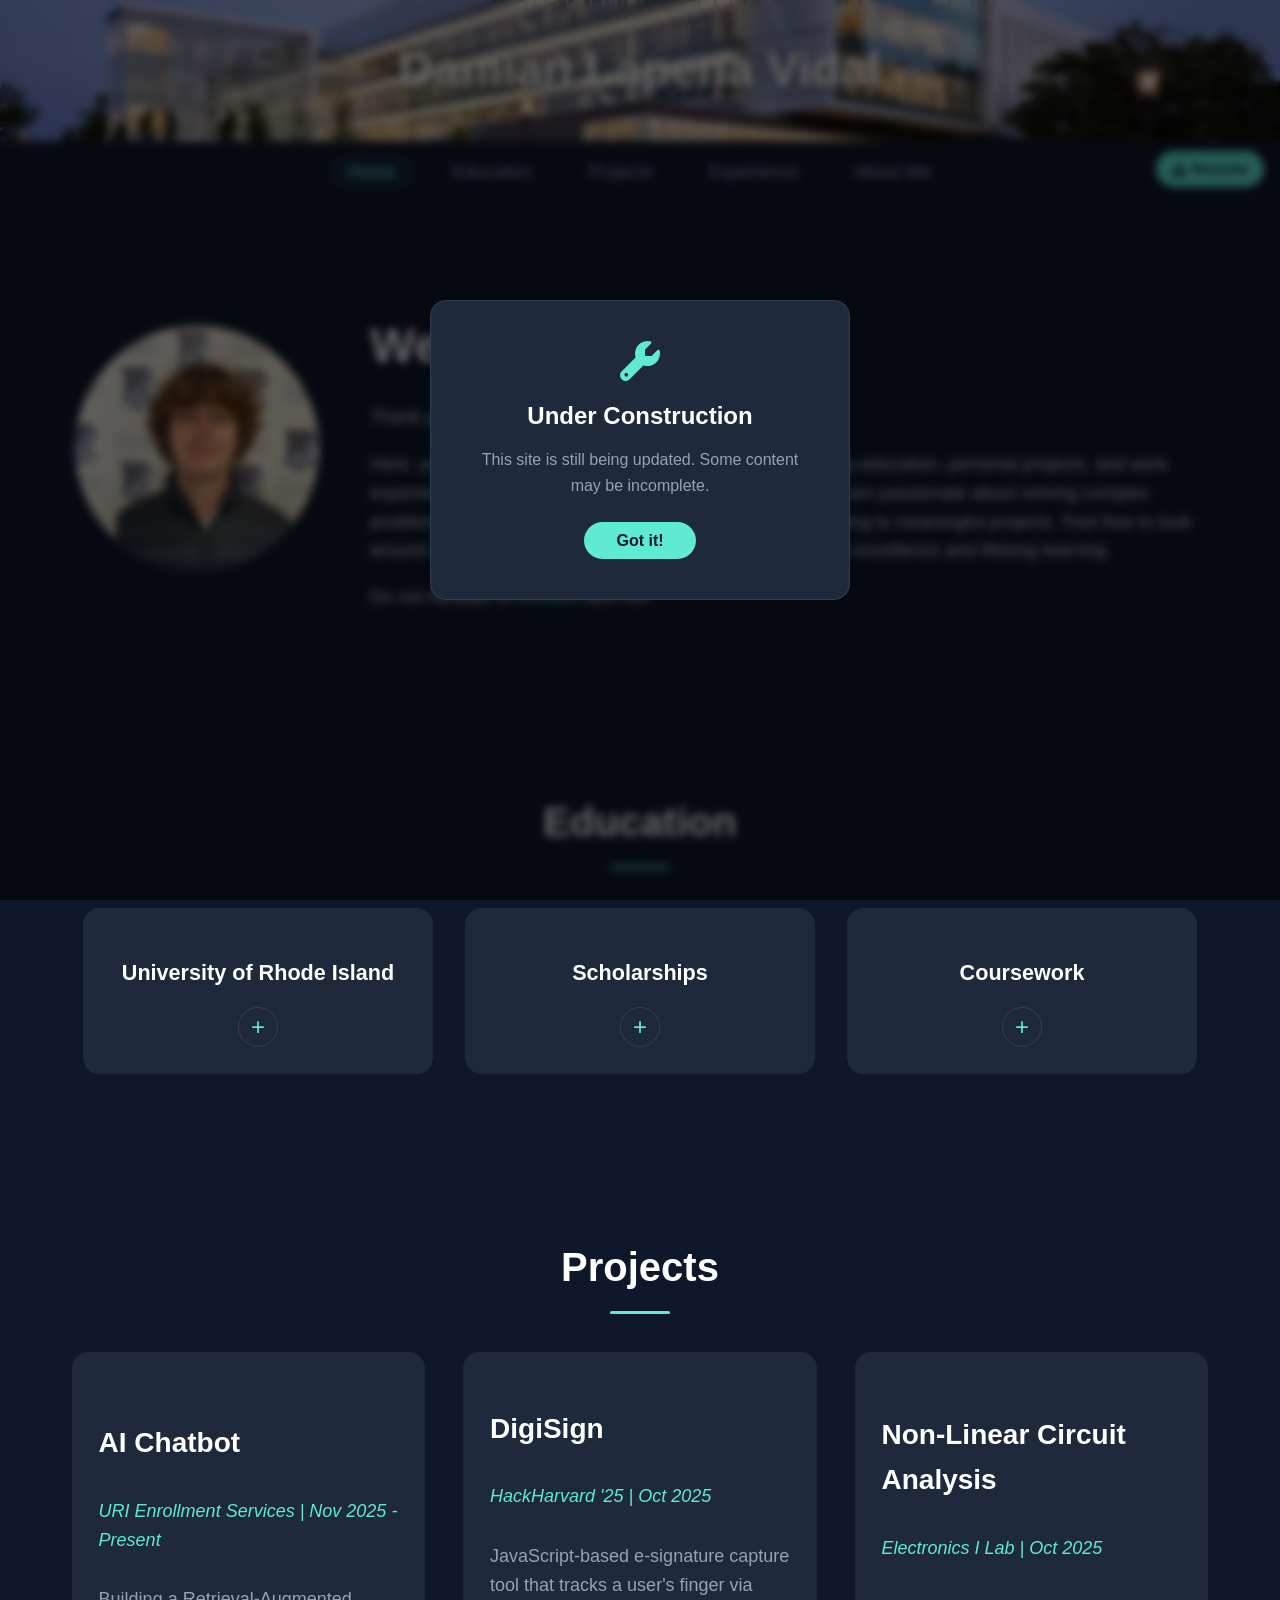
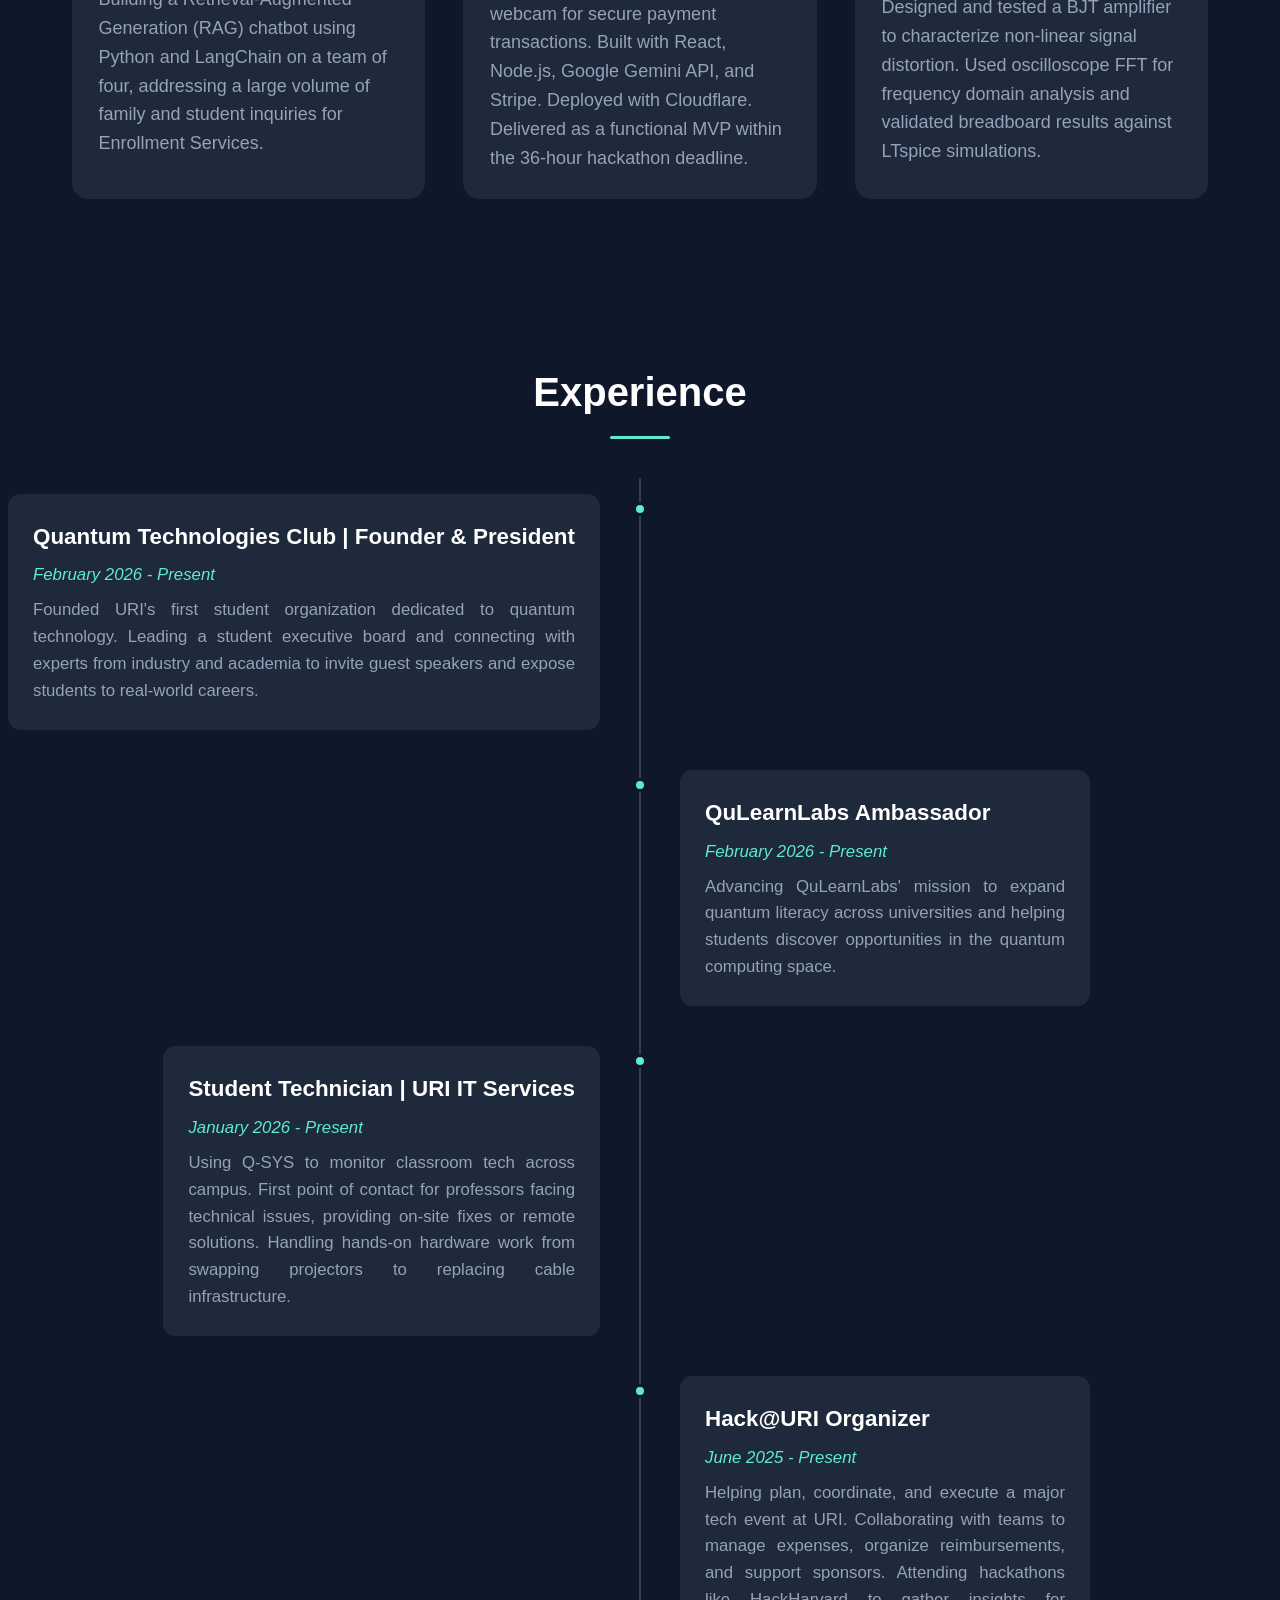
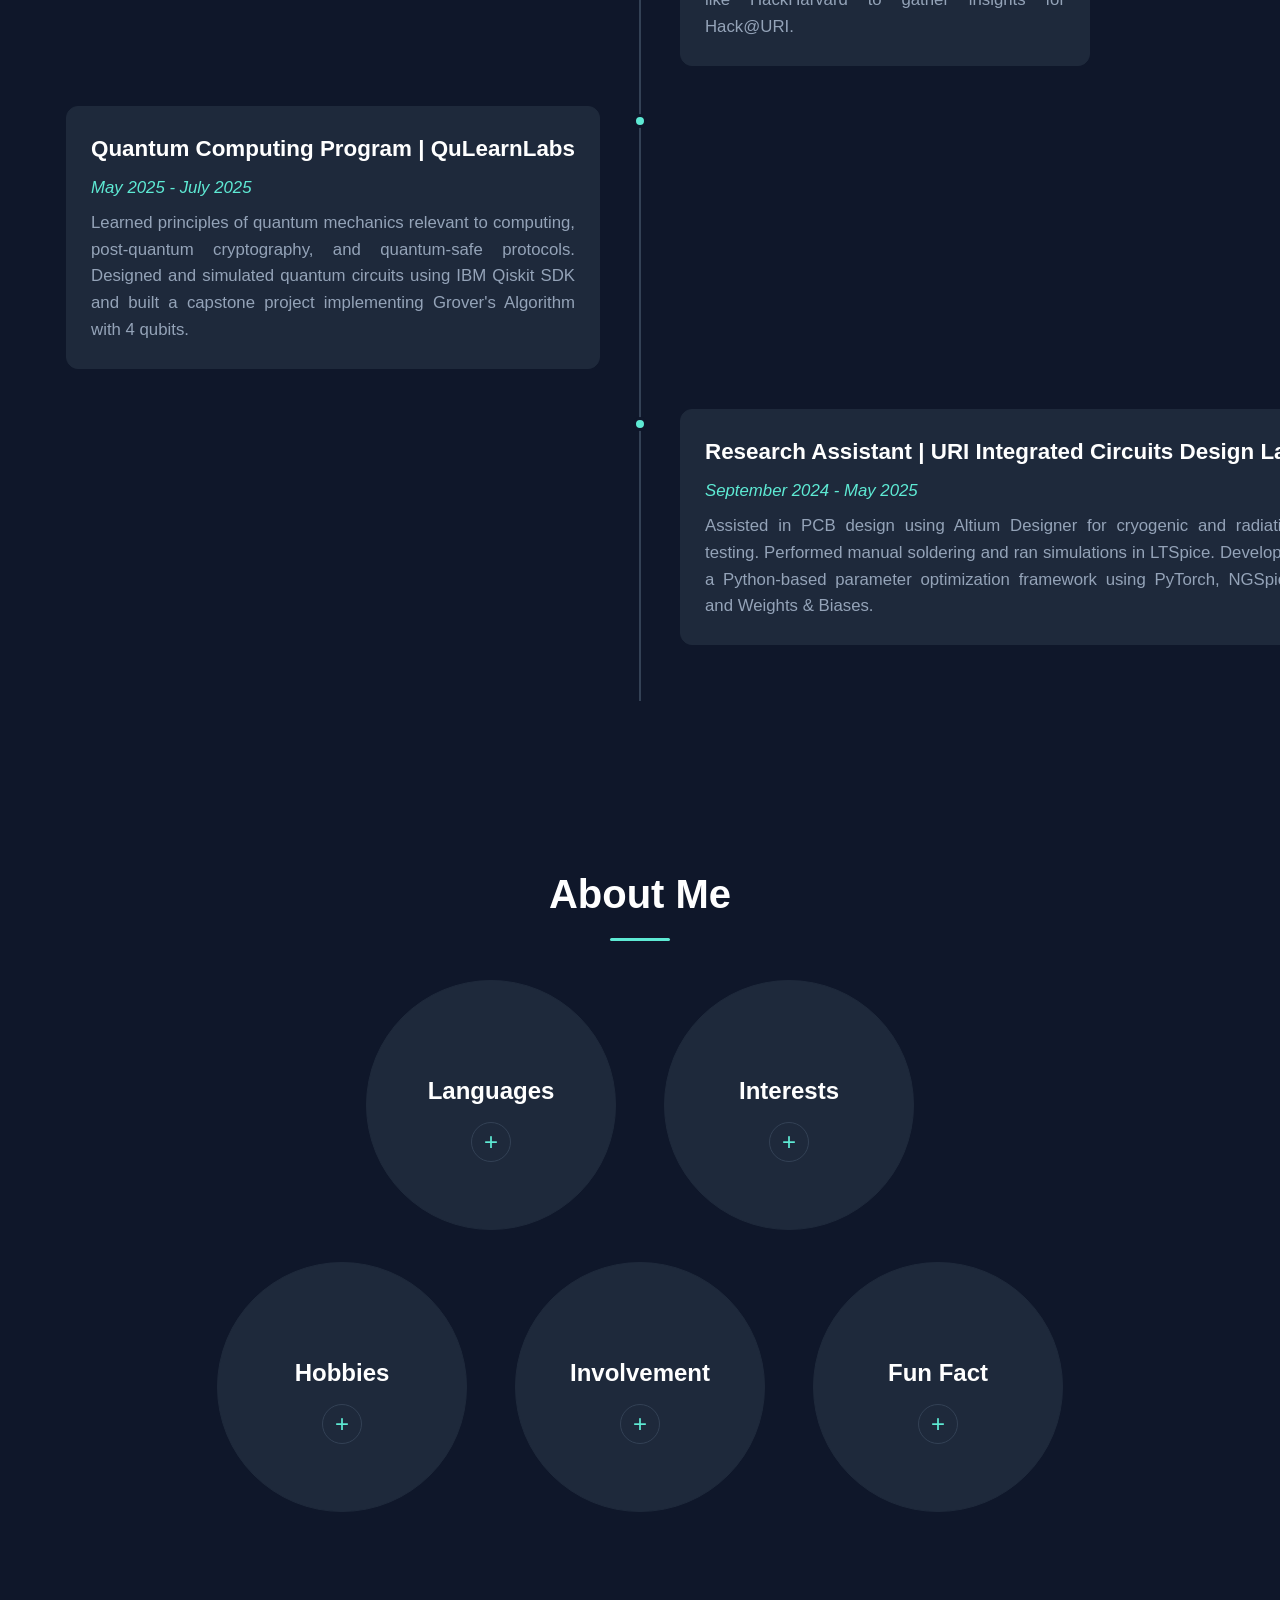
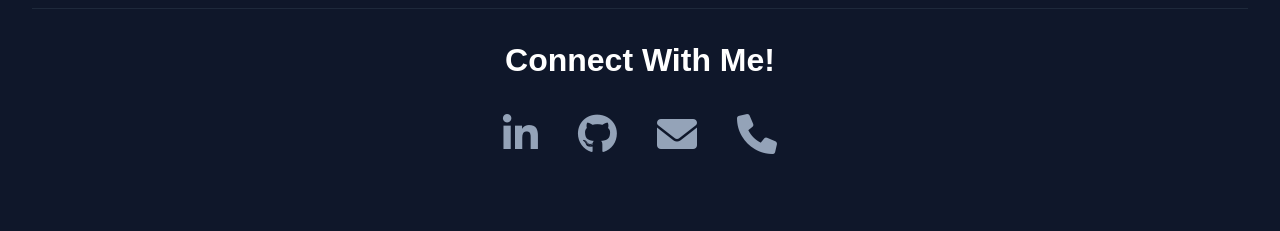
==== commit d8e14ae2: "Add resume content, interactive modals, timeline, and construction banner Populate all sections with" ====
--- a/index.html
+++ b/index.html
@@ -11,6 +11,16 @@
 </head>
 <body>
 
+    <!-- CONSTRUCTION BANNER -->
+    <div id="construction-banner" class="banner-overlay">
+        <div class="banner">
+            <i class="fas fa-wrench banner-icon"></i>
+            <h2>Under Construction</h2>
+            <p>This site is still being updated. Some content may be incomplete.</p>
+            <button id="banner-close" class="banner-btn">Got it!</button>
+        </div>
+    </div>
+
     <!-- HEADER -->
     <header>
         <h1>Damian Lapena Vidal</h1>
@@ -18,8 +28,16 @@
 
     <!-- NAVIGATION -->
     <nav id="main-nav">
+        <button id="menu-toggle" class="menu-toggle" aria-label="Toggle navigation menu" aria-expanded="false" aria-controls="main-nav-list">
+            <span></span>
+            <span></span>
+            <span></span>
+        </button>
+        <a href="Damian_Lapena_Vidal_Resume.pdf" download class="resume-btn" aria-label="Download Resume">
+            <i class="fas fa-download"></i> Resume
+        </a>
         <div class="nav-border"></div>
-        <ul>
+        <ul id="main-nav-list">
             <li><a href="#welcome">Home</a></li>
             <li><a href="#education">Education</a></li>
             <li><a href="#projects">Projects</a></li>
@@ -55,47 +73,74 @@
         <div class="card-row">
             <div class="card">
                 <h3>University of Rhode Island</h3>
-                <p>Bachelor of Science in Computer Engineering</p>
-                <p>Expected Graduation May 2027</p>
-            </div>
-            <div class="card">
-                <h3>Winthrop High School</h3>
-                <p>...</p>
-            </div>
-            <div class="card">
-                <h3>Colegio La Concepción</h3>
-                <p>...</p>
-            </div>
-        </div>
-    </section>
+                <button class="card-expand" aria-label="Show details">+</button>
+                <div class="card-detail" hidden>
+                    <p>B.S. Computer Engineering</p>
+                    <p>GPA: 4.0/4.0</p>
+                    <p>Expected Graduation: May 2027</p>
+                </div>
+            </div>
+            <div class="card">
+                <h3>Scholarships</h3>
+                <button class="card-expand" aria-label="Show details">+</button>
+                <div class="card-detail" hidden>
+                    <p>URI Presidential Scholarship</p>
+                    <p>Subramaniam Family Scholarship</p>
+                    <p>C &amp; W Eckman Scholarship</p>
+                    <p>Dr. &amp; Mrs. E. Eddy Scholarship</p>
+                    <p>Barbara A. Woods Memorial Scholarship</p>
+                </div>
+            </div>
+            <div class="card">
+                <h3>Coursework</h3>
+                <button class="card-expand" aria-label="Show details">+</button>
+                <div class="card-detail" hidden>
+                    <p>Machine Learning (Python/Scikit-Learn)</p>
+                    <p>Data Structures &amp; Algorithms (C++)</p>
+                    <p>Electronics I (LTSpice)</p>
+                    <p>Linear Circuit Theory (MATLAB)</p>
+                    <p>Digital Circuit Design (NI Multisim)</p>
+                    <p>Digital Design with FPGAs (VHDL)</p>
+                    <p>Computer Architecture</p>
+                </div>
+            </div>
+        </div>
+    </section>
+
+    <!-- MODAL -->
+    <div id="card-modal" class="modal-overlay" hidden>
+        <div class="modal">
+            <button class="modal-close" aria-label="Close">&times;</button>
+            <h3 class="modal-title"></h3>
+            <div class="modal-body"></div>
+        </div>
+    </div>
 
     <!-- PROJECTS -->
     <section id="projects" class="section">
         <h2 class="section-title">Projects</h2>
         <div class="card-grid">
             <div class="card">
-                <h3>Project 1</h3>
-                <p>Lorem ipsum dolor sit amet, consectetur adipiscing elit. Quisque vehicula,
-                    justo nec faucibus luctus, lorem mauris varius orci, nec volutpat risus erat
-                    in libero.</p>
-            </div>
-            <div class="card">
-                <h3>Project 2</h3>
-                <p>Lorem ipsum dolor sit amet, consectetur adipiscing elit. Quisque vehicula,
-                    justo nec faucibus luctus, lorem mauris varius orci, nec volutpat risus erat
-                    in libero.</p>
-            </div>
-            <div class="card">
-                <h3>Project 3</h3>
-                <p>Lorem ipsum dolor sit amet, consectetur adipiscing elit. Quisque vehicula,
-                    justo nec faucibus luctus, lorem mauris varius orci, nec volutpat risus erat
-                    in libero.</p>
-            </div>
-            <div class="card">
-                <h3>Project 4</h3>
-                <p>Lorem ipsum dolor sit amet, consectetur adipiscing elit. Quisque vehicula,
-                    justo nec faucibus luctus, lorem mauris varius orci, nec volutpat risus erat
-                    in libero.</p>
+                <h3>AI Chatbot</h3>
+                <p class="date">URI Enrollment Services | Nov 2025 - Present</p>
+                <p>Building a Retrieval-Augmented Generation (RAG) chatbot using Python and
+                    LangChain on a team of four, addressing a large volume of family and
+                    student inquiries for Enrollment Services.</p>
+            </div>
+            <div class="card">
+                <h3>DigiSign</h3>
+                <p class="date">HackHarvard '25 | Oct 2025</p>
+                <p>JavaScript-based e-signature capture tool that tracks a user's finger via
+                    webcam for secure payment transactions. Built with React, Node.js, Google
+                    Gemini API, and Stripe. Deployed with Cloudflare. Delivered as a functional
+                    MVP within the 36-hour hackathon deadline.</p>
+            </div>
+            <div class="card">
+                <h3>Non-Linear Circuit Analysis</h3>
+                <p class="date">Electronics I Lab | Oct 2025</p>
+                <p>Designed and tested a BJT amplifier to characterize non-linear signal
+                    distortion. Used oscilloscope FFT for frequency domain analysis and
+                    validated breadboard results against LTspice simulations.</p>
             </div>
         </div>
     </section>
@@ -103,45 +148,64 @@
     <!-- EXPERIENCE -->
     <section id="experience" class="section">
         <h2 class="section-title">Experience</h2>
-        <div class="experience-timeline">
-            <div class="experience-box left">
-                <div class="experience-content">
-                    <h3>Undergraduate Research Assistant at the Integrated Circuits Design Lab</h3>
-                    <p class="date">September 2024 - Present</p>
-                    <p>Lorem ipsum dolor sit amet, consectetur adipiscing elit. Quisque vehicula,
-                        justo nec faucibus luctus, lorem mauris varius orci, nec volutpat risus erat
-                        in libero. Vestibulum ut imperdiet arcu. Sed at diam sit amet sapien posuere
-                        finibus.</p>
-                </div>
-            </div>
-            <div class="experience-box right">
-                <div class="experience-content">
-                    <h3>College of Engineering Connect Program Leader</h3>
-                    <p class="date">September 2024 - December 2024</p>
-                    <p>Lorem ipsum dolor sit amet, consectetur adipiscing elit. Quisque vehicula,
-                        justo nec faucibus luctus, lorem mauris varius orci, nec volutpat risus erat
-                        in libero. Vestibulum ut imperdiet arcu. Sed at diam sit amet sapien posuere
-                        finibus.</p>
-                </div>
-            </div>
-            <div class="experience-box left">
-                <div class="experience-content">
-                    <h3>Undergraduate Teaching Assistant</h3>
-                    <p class="date">September 2024 - December 2024</p>
-                    <p>Lorem ipsum dolor sit amet, consectetur adipiscing elit. Quisque vehicula,
-                        justo nec faucibus luctus, lorem mauris varius orci, nec volutpat risus erat
-                        in libero. Vestibulum ut imperdiet arcu. Sed at diam sit amet sapien posuere
-                        finibus.</p>
-                </div>
-            </div>
-            <div class="experience-box right">
-                <div class="experience-content">
-                    <h3>Spanish Tutor</h3>
-                    <p class="date">September 2024 - December 2024</p>
-                    <p>Lorem ipsum dolor sit amet, consectetur adipiscing elit. Quisque vehicula,
-                        justo nec faucibus luctus, lorem mauris varius orci, nec volutpat risus erat
-                        in libero. Vestibulum ut imperdiet arcu. Sed at diam sit amet sapien posuere
-                        finibus.</p>
+        <div class="timeline">
+            <div class="timeline-item">
+                <div class="timeline-content">
+                    <h3>Quantum Technologies Club | Founder &amp; President</h3>
+                    <p class="date">February 2026 - Present</p>
+                    <p>Founded URI's first student organization dedicated to quantum
+                        technology. Leading a student executive board and connecting with
+                        experts from industry and academia to invite guest speakers and
+                        expose students to real-world careers.</p>
+                </div>
+            </div>
+            <div class="timeline-item">
+                <div class="timeline-content">
+                    <h3>QuLearnLabs Ambassador</h3>
+                    <p class="date">February 2026 - Present</p>
+                    <p>Advancing QuLearnLabs' mission to expand quantum literacy across
+                        universities and helping students discover opportunities in the
+                        quantum computing space.</p>
+                </div>
+            </div>
+            <div class="timeline-item">
+                <div class="timeline-content">
+                    <h3>Student Technician | URI IT Services</h3>
+                    <p class="date">January 2026 - Present</p>
+                    <p>Using Q-SYS to monitor classroom tech across campus. First point of
+                        contact for professors facing technical issues, providing on-site fixes
+                        or remote solutions. Handling hands-on hardware work from swapping
+                        projectors to replacing cable infrastructure.</p>
+                </div>
+            </div>
+            <div class="timeline-item">
+                <div class="timeline-content">
+                    <h3>Hack@URI Organizer</h3>
+                    <p class="date">June 2025 - Present</p>
+                    <p>Helping plan, coordinate, and execute a major tech event at URI.
+                        Collaborating with teams to manage expenses, organize reimbursements,
+                        and support sponsors. Attending hackathons like HackHarvard to gather
+                        insights for Hack@URI.</p>
+                </div>
+            </div>
+            <div class="timeline-item">
+                <div class="timeline-content">
+                    <h3>Quantum Computing Program | QuLearnLabs</h3>
+                    <p class="date">May 2025 - July 2025</p>
+                    <p>Learned principles of quantum mechanics relevant to computing,
+                        post-quantum cryptography, and quantum-safe protocols. Designed
+                        and simulated quantum circuits using IBM Qiskit SDK and built a
+                        capstone project implementing Grover's Algorithm with 4 qubits.</p>
+                </div>
+            </div>
+            <div class="timeline-item">
+                <div class="timeline-content">
+                    <h3>Research Assistant | URI Integrated Circuits Design Lab</h3>
+                    <p class="date">September 2024 - May 2025</p>
+                    <p>Assisted in PCB design using Altium Designer for cryogenic and
+                        radiation testing. Performed manual soldering and ran simulations
+                        in LTSpice. Developed a Python-based parameter optimization
+                        framework using PyTorch, NGSpice, and Weights &amp; Biases.</p>
                 </div>
             </div>
         </div>
@@ -152,26 +216,61 @@
         <h2 class="section-title">About Me</h2>
         <div class="circle-row">
             <div class="circle-card">
+                <h3>Languages</h3>
+                <button class="card-expand" aria-label="Show details">+</button>
+                <div class="card-detail" hidden>
+                    <p>Spanish (Native)</p>
+                    <p>English (Fluent/Bilingual)</p>
+                    <p>German (Basic)</p>
+                </div>
+            </div>
+            <div class="circle-card">
                 <h3>Interests</h3>
-                <p>...</p>
-            </div>
+                <button class="card-expand" aria-label="Show details">+</button>
+                <div class="card-detail" hidden>
+                    <p>Quantum Computing</p>
+                    <p>Integrated Circuit Design</p>
+                    <p>Machine Learning</p>
+                    <p>Full-Stack Development</p>
+                    <p>Python</p>
+                    <p>C++</p>
+                    <p>VHDL</p>
+                    <p>MATLAB</p>
+                    <p>PyTorch</p>
+                    <p>IBM Qiskit</p>
+                    <p>React</p>
+                    <p>Node.js</p>
+                </div>
+            </div>
+        </div>
+        <div class="circle-row">
             <div class="circle-card">
                 <h3>Hobbies</h3>
-                <p>...</p>
-            </div>
-        </div>
-        <div class="circle-row">
-            <div class="circle-card">
-                <h3>Skills</h3>
-                <p>...</p>
-            </div>
-            <div class="circle-card">
-                <h3>Languages</h3>
-                <p>...</p>
-            </div>
-            <div class="circle-card">
-                <h3>Goals</h3>
-                <p>...</p>
+                <button class="card-expand" aria-label="Show details">+</button>
+                <div class="card-detail" hidden>
+                    <p>Soccer</p>
+                    <p>Travelling</p>
+                    <p>Skiing</p>
+                    <p>Reading</p>
+                </div>
+            </div>
+            <div class="circle-card">
+                <h3>Involvement</h3>
+                <button class="card-expand" aria-label="Show details">+</button>
+                <div class="card-detail" hidden>
+                    <p>IEEE Member</p>
+                    <p>SHPE Member</p>
+                    <p>URI Investment Club</p>
+                    <p>URI Pickleball Club</p>
+                </div>
+            </div>
+            <div class="circle-card">
+                <h3>Fun Fact</h3>
+                <button class="card-expand" aria-label="Show details">+</button>
+                <div class="card-detail" hidden>
+                    <p>Born in Spain</p>
+                    <p>Studying in Rhode Island</p>
+                </div>
             </div>
         </div>
     </section>
--- a/css/styles.css
+++ b/css/styles.css
@@ -24,6 +24,71 @@
     height: auto;
 }
 
+/* ========== CONSTRUCTION BANNER ========== */
+
+.banner-overlay {
+    position: fixed;
+    inset: 0;
+    z-index: 3000;
+    background: rgba(0, 0, 0, 0.6);
+    backdrop-filter: blur(4px);
+    display: flex;
+    justify-content: center;
+    align-items: center;
+    padding: 1rem;
+    opacity: 1;
+    transition: opacity 0.3s ease;
+}
+
+.banner-overlay.hidden {
+    opacity: 0;
+    pointer-events: none;
+}
+
+.banner {
+    background-color: #1e293b;
+    border: 1px solid #334155;
+    border-radius: 1rem;
+    padding: 2.5rem 3rem;
+    max-width: 420px;
+    width: 100%;
+    text-align: center;
+}
+
+.banner-icon {
+    font-size: 2.5rem;
+    color: #5eead4;
+    margin-bottom: 1rem;
+}
+
+.banner h2 {
+    font-size: 1.5rem;
+    color: white;
+    margin: 0 0 0.75rem;
+}
+
+.banner p {
+    font-size: 1rem;
+    color: #94a3b8;
+    margin: 0 0 1.5rem;
+}
+
+.banner-btn {
+    background-color: #5eead4;
+    color: #0f172a;
+    border: none;
+    border-radius: 100vmax;
+    padding: 0.6rem 2rem;
+    font-size: 1rem;
+    font-weight: 700;
+    cursor: pointer;
+    transition: opacity 0.2s ease;
+}
+
+.banner-btn:hover {
+    opacity: 0.85;
+}
+
 /* ========== HEADER ========== */
 
 header {
@@ -60,6 +125,62 @@
     z-index: 1000;
     background-color: #0f172a;
     border-bottom: 1px solid #1e293b;
+}
+
+.resume-btn {
+    position: absolute;
+    top: 0.65rem;
+    right: 1rem;
+    display: flex;
+    align-items: center;
+    gap: 0.4rem;
+    padding: 0.4rem 1rem;
+    font-size: 0.9rem;
+    font-weight: 700;
+    color: #0f172a;
+    background-color: #5eead4;
+    border-radius: 100vmax;
+    text-decoration: none;
+    transition: opacity 0.2s ease;
+}
+
+.resume-btn:hover {
+    opacity: 0.85;
+}
+
+.menu-toggle {
+    display: none;
+    position: absolute;
+    top: 0.7rem;
+    right: 1rem;
+    width: 2.5rem;
+    height: 2.5rem;
+    border: 1px solid #1e293b;
+    border-radius: 0.5rem;
+    background-color: #1e293b;
+    cursor: pointer;
+    padding: 0.45rem 0.4rem;
+}
+
+.menu-toggle span {
+    display: block;
+    width: 100%;
+    height: 2px;
+    margin: 0.28rem 0;
+    background-color: #e2e8f0;
+    transition: transform 0.2s ease, opacity 0.2s ease;
+}
+
+.menu-toggle.open span:nth-child(1) {
+    transform: translateY(6px) rotate(45deg);
+}
+
+.menu-toggle.open span:nth-child(2) {
+    opacity: 0;
+}
+
+.menu-toggle.open span:nth-child(3) {
+    transform: translateY(-6px) rotate(-45deg);
 }
 
 nav ul {
@@ -198,6 +319,26 @@
     margin-bottom: 0;
 }
 
+/* Expand button on education cards */
+.card-expand {
+    width: 2.5rem;
+    height: 2.5rem;
+    border: 1px solid #334155;
+    border-radius: 50%;
+    background: transparent;
+    color: #5eead4;
+    font-size: 1.5rem;
+    line-height: 1;
+    cursor: pointer;
+    transition: background 0.2s ease, transform 0.2s ease;
+    margin-top: 0.25rem;
+}
+
+.card-expand:hover {
+    background: rgba(94, 234, 212, 0.1);
+    transform: scale(1.1);
+}
+
 /* Education: 3-column row */
 .card-row {
     display: flex;
@@ -210,6 +351,87 @@
     flex: 1 1 250px;
     max-width: 350px;
     align-items: center;
+}
+
+.card-row .card h3 {
+    font-size: clamp(1rem, 2.5vw, 1.35rem);
+    white-space: nowrap;
+}
+
+/* ========== MODAL ========== */
+
+.modal-overlay {
+    position: fixed;
+    inset: 0;
+    z-index: 2000;
+    background: rgba(0, 0, 0, 0.6);
+    backdrop-filter: blur(4px);
+    display: flex;
+    justify-content: center;
+    align-items: center;
+    padding: 1rem;
+    opacity: 0;
+    transition: opacity 0.2s ease;
+    pointer-events: none;
+}
+
+.modal-overlay.visible {
+    opacity: 1;
+    pointer-events: auto;
+}
+
+.modal {
+    background-color: #1e293b;
+    border: 1px solid #334155;
+    border-radius: 1rem;
+    padding: 2rem 2.5rem;
+    max-width: 480px;
+    width: 100%;
+    position: relative;
+    transform: translateY(12px);
+    transition: transform 0.2s ease;
+}
+
+.modal-overlay.visible .modal {
+    transform: translateY(0);
+}
+
+.modal-close {
+    position: absolute;
+    top: 0.75rem;
+    right: 1rem;
+    background: none;
+    border: none;
+    color: #94a3b8;
+    font-size: 1.75rem;
+    cursor: pointer;
+    line-height: 1;
+    transition: color 0.2s ease;
+}
+
+.modal-close:hover {
+    color: white;
+}
+
+.modal-title {
+    font-size: 1.5rem;
+    color: white;
+    margin: 0 0 1.25rem;
+}
+
+.modal-body {
+    text-align: left;
+}
+
+.modal-body p {
+    font-size: 1.05rem;
+    color: #cbd5e1;
+    margin: 0 0 0.5rem;
+    white-space: nowrap;
+}
+
+.modal-body p:last-child {
+    margin-bottom: 0;
 }
 
 /* Projects: 2x2 grid */
@@ -223,59 +445,113 @@
     text-align: left;
 }
 
-/* ========== EXPERIENCE ========== */
-
-.experience-timeline {
-    display: flex;
-    flex-direction: column;
-    gap: clamp(1rem, 3vw, 2rem);
-}
-
-.experience-box {
-    display: flex;
+/* ========== EXPERIENCE (vertical timeline) ========== */
+
+.timeline {
+    position: relative;
+    padding: 1rem 0;
+    max-width: 900px;
+    margin: 0 auto;
+}
+
+.timeline::before {
+    content: '';
+    position: absolute;
+    left: 50%;
+    top: 0;
+    bottom: 0;
+    width: 2px;
+    background-color: #334155;
+    transform: translateX(-50%);
+}
+
+.timeline-item {
+    position: relative;
+    width: 50%;
+    padding: 0 2.5rem 2.5rem;
+}
+
+.timeline-item::before {
+    content: '';
+    position: absolute;
+    top: 0.5rem;
+    width: 14px;
+    height: 14px;
+    background-color: #5eead4;
+    border: 3px solid #0f172a;
+    border-radius: 50%;
+    z-index: 1;
+}
+
+/* Odd items: left side, box hugs the center line */
+.timeline-item:nth-child(odd) {
+    margin-left: 0;
+    margin-right: auto;
+    padding-right: 2.5rem;
+    padding-left: 0;
+    display: flex;
+    justify-content: flex-end;
+}
+
+.timeline-item:nth-child(odd)::before {
+    right: -7px;
+}
+
+.timeline-item:nth-child(odd) .timeline-content {
+    text-align: justify;
+}
+
+/* Even items: right side, box hugs the center line */
+.timeline-item:nth-child(even) {
+    margin-left: 50%;
+    margin-right: 0;
+    padding-left: 2.5rem;
+    padding-right: 0;
+    display: flex;
+    justify-content: flex-start;
+}
+
+.timeline-item:nth-child(even)::before {
+    left: -7px;
+}
+
+.timeline-item:nth-child(even) .timeline-content {
+    text-align: justify;
+}
+
+.timeline-content {
+    background-color: #1e293b;
     border: 1px solid #1e293b;
-    border-radius: clamp(0.75rem, 1.5vw, 1rem);
-    background-color: #1e293b;
-    padding: clamp(1rem, 2vw, 2rem);
-    max-width: 100%;
+    border-radius: 0.75rem;
+    padding: clamp(1rem, 2vw, 1.5rem);
+    width: fit-content;
     transition: border-color 0.2s ease, transform 0.2s ease;
 }
 
-.experience-box:hover {
+.timeline-content:hover {
     border-color: #334155;
     transform: translateY(-2px);
 }
 
-.experience-box.left {
-    justify-content: flex-start;
-    margin-left: clamp(0.5rem, 5vw, 5%);
-    margin-right: auto;
-}
-
-.experience-box.right {
-    justify-content: flex-end;
-    margin-right: clamp(0.5rem, 5vw, 5%);
-    margin-left: auto;
-}
-
-.experience-content {
-    max-width: 800px;
-    text-align: left;
-}
-
-.experience-content h3 {
-    font-size: clamp(1.25rem, 3vw, 1.75rem);
-    margin-bottom: clamp(0.5rem, 1vw, 1rem);
-    color: white;
-}
-
-.experience-content p {
-    font-size: clamp(1rem, 2vw, 1.125rem);
-    margin-bottom: clamp(0.5rem, 1vw, 1rem);
+.timeline-content h3 {
+    font-size: clamp(1.1rem, 2.5vw, 1.4rem);
+    margin: 0 0 0.5rem;
+    color: white;
+    white-space: nowrap;
+}
+
+.timeline-content p {
+    font-size: clamp(0.95rem, 2vw, 1.05rem);
+    margin: 0 0 0.5rem;
     color: #94a3b8;
 }
 
-.experience-content .date {
+.timeline-content p:last-child {
+    margin-bottom: 0;
+}
+
+.timeline-content .date,
+.card .date {
     color: #5eead4;
     font-style: italic;
 }
@@ -374,6 +650,39 @@
 /* ========== RESPONSIVE ========== */
 
 @media (max-width: 768px) {
+    nav {
+        position: sticky;
+    }
+
+    .menu-toggle {
+        display: block;
+    }
+
+    .resume-btn {
+        top: 0.7rem;
+        right: 4rem;
+        font-size: 0.8rem;
+        padding: 0.35rem 0.75rem;
+    }
+
+    nav ul {
+        display: none;
+        flex-direction: column;
+        gap: 0.5rem;
+        align-items: stretch;
+        margin-top: 2.8rem;
+        padding: 0.75rem 1rem 1rem;
+    }
+
+    nav ul.open {
+        display: flex;
+    }
+
+    nav ul li a {
+        display: block;
+        text-align: center;
+    }
+
     #welcome {
         flex-direction: column;
         text-align: center;
@@ -386,20 +695,31 @@
         margin: 0 auto;
     }
 
-    nav ul {
-        flex-direction: column;
-        gap: 0.5rem;
-    }
-
     .social-media-icons {
-        flex-direction: column;
-        gap: 1.25rem;
-    }
-
-    .experience-box.left,
-    .experience-box.right {
-        margin-left: 0;
-        margin-right: 0;
+        flex-direction: row;
+        flex-wrap: nowrap;
+        gap: 1rem;
+    }
+
+    .timeline::before {
+        left: 1rem;
+    }
+
+    .timeline-item,
+    .timeline-item:nth-child(odd),
+    .timeline-item:nth-child(even) {
+        width: 100%;
+        left: 0;
+        text-align: left;
+        padding-left: 3rem;
+        padding-right: 0;
+    }
+
+    .timeline-item::before,
+    .timeline-item:nth-child(odd)::before,
+    .timeline-item:nth-child(even)::before {
+        left: 0.45rem;
+        right: auto;
     }
 }
 
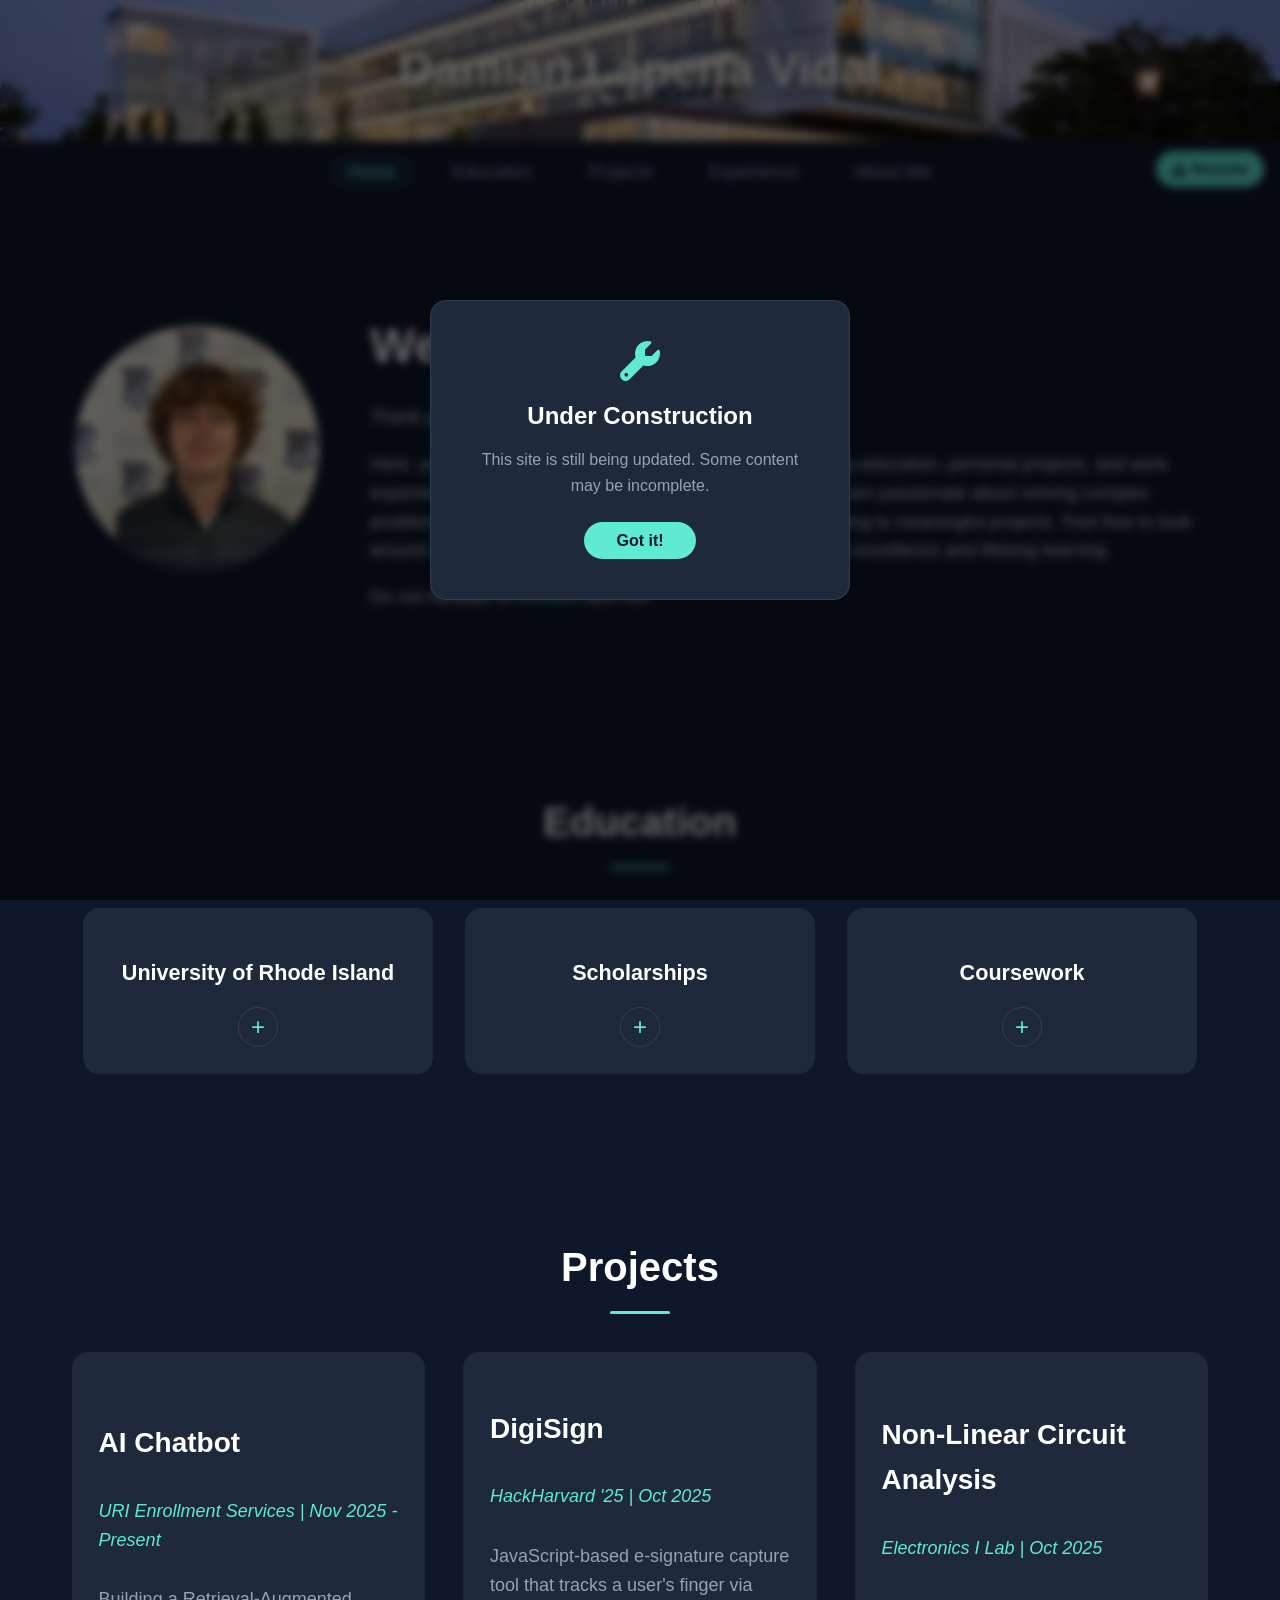
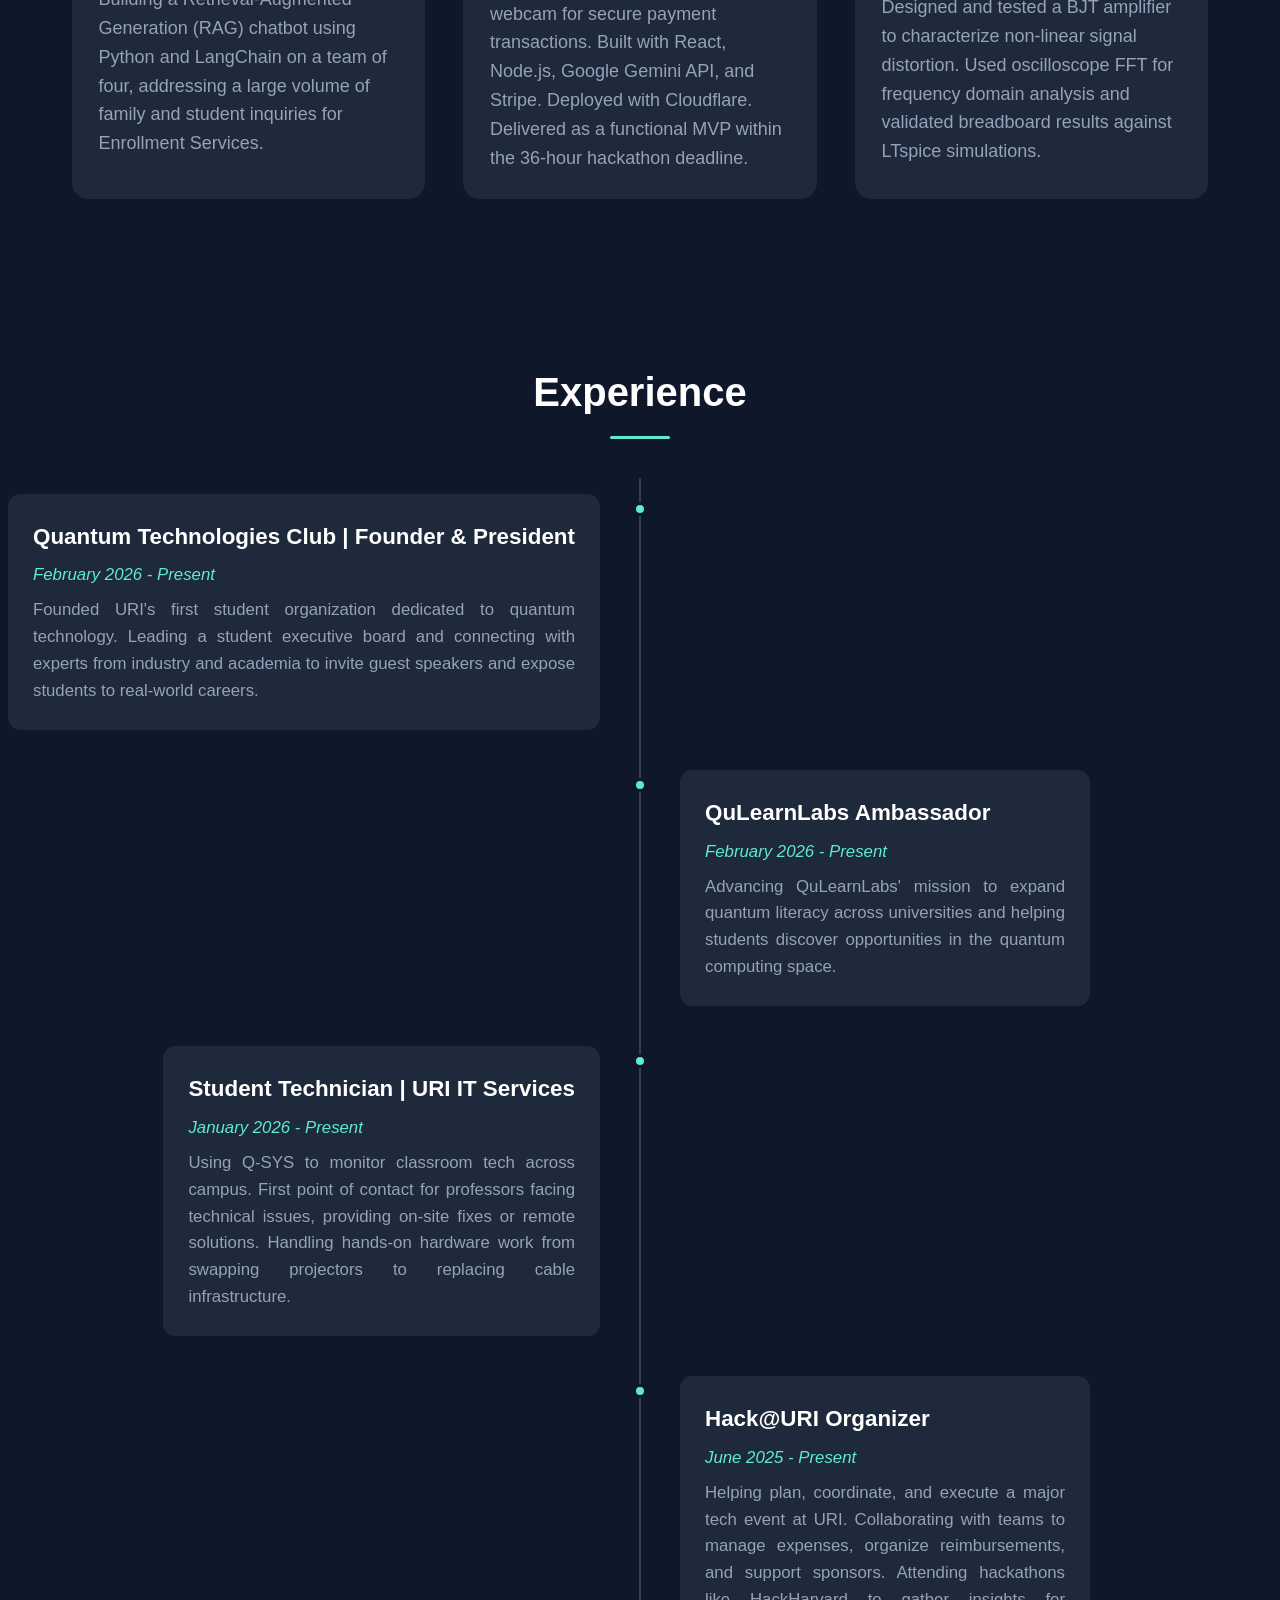
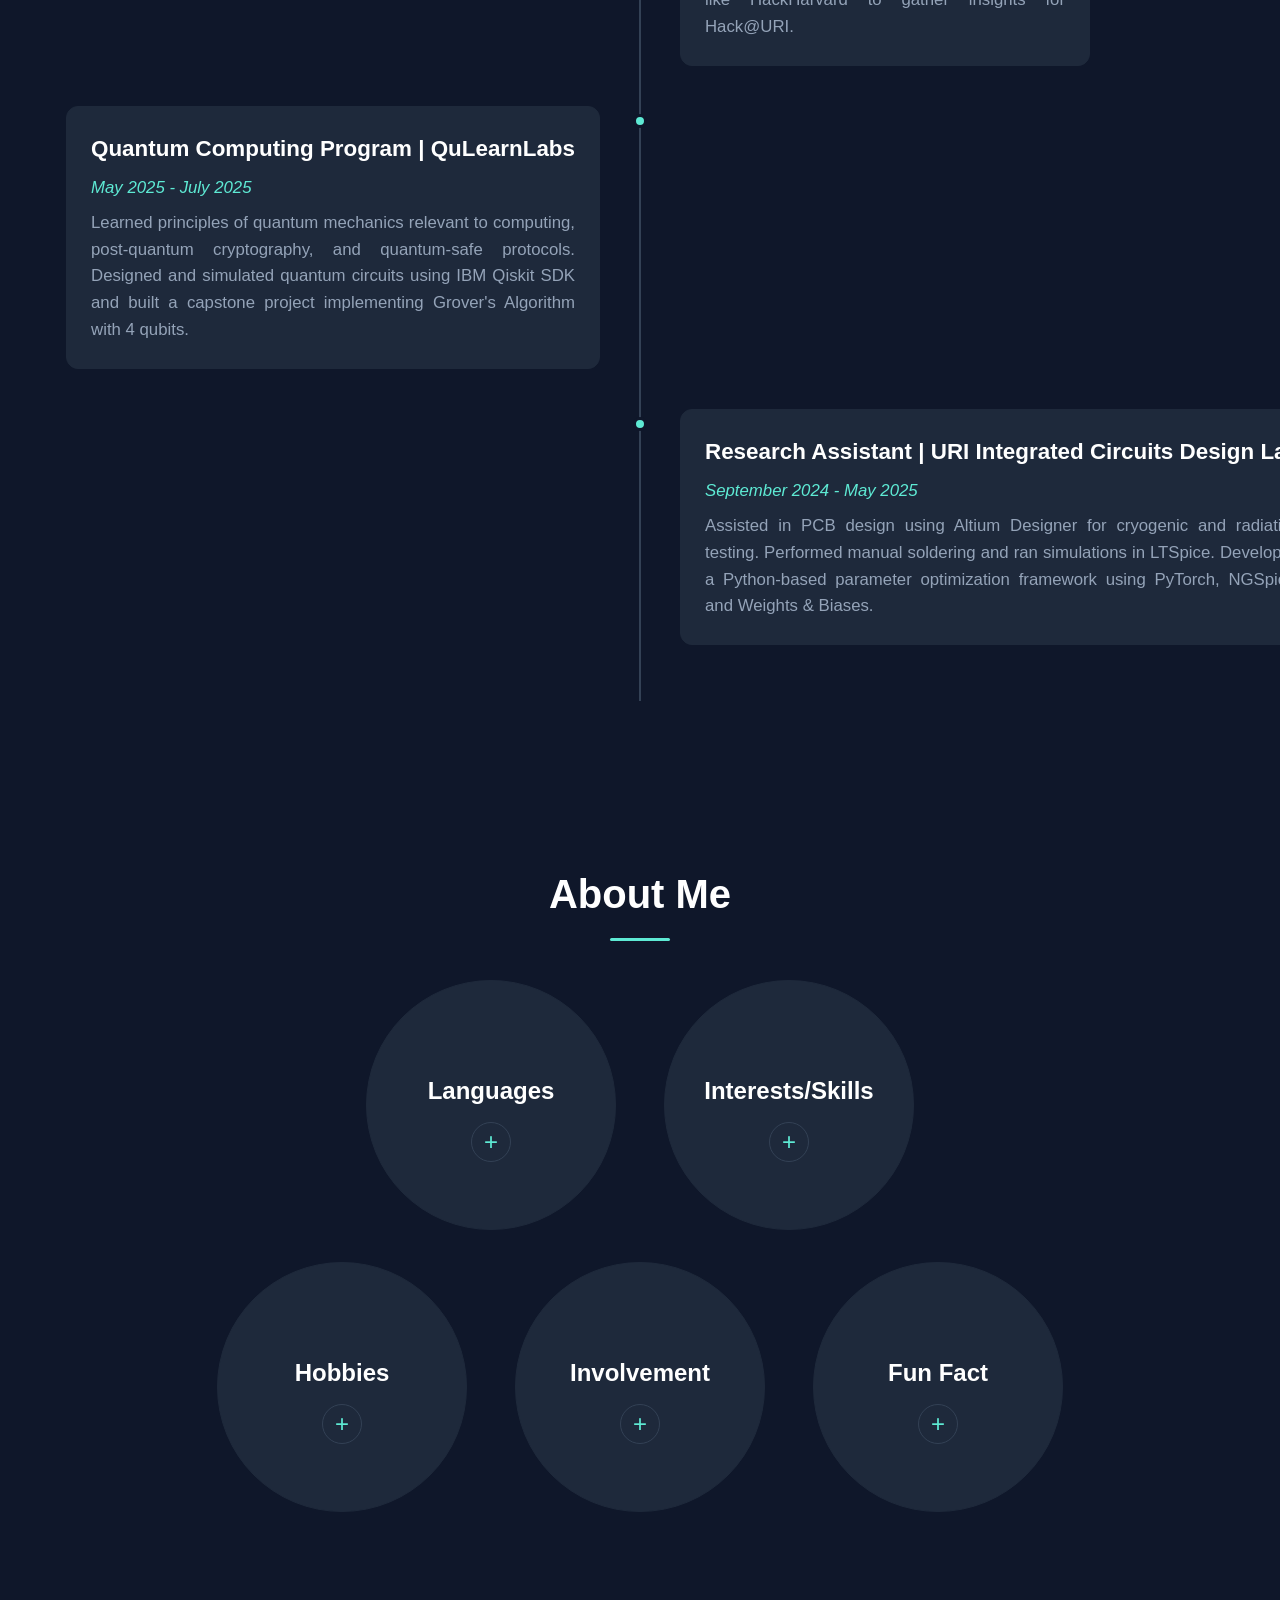
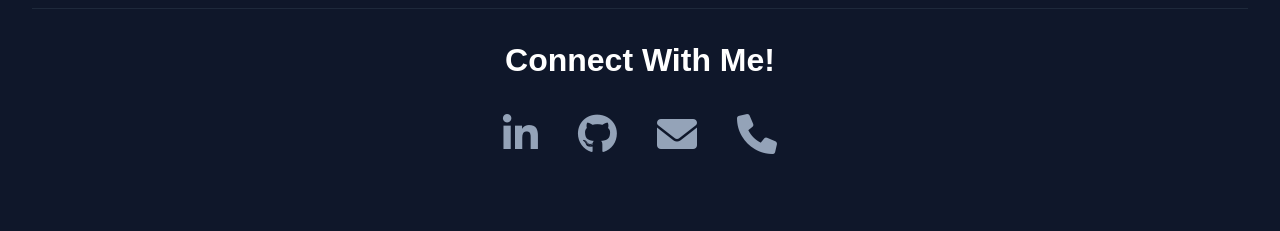
==== commit ff752a22: "Update resume PDF and index page" ====
--- a/index.html
+++ b/index.html
@@ -225,7 +225,7 @@
                 </div>
             </div>
             <div class="circle-card">
-                <h3>Interests</h3>
+                <h3>Interests/Skills</h3>
                 <button class="card-expand" aria-label="Show details">+</button>
                 <div class="card-detail" hidden>
                     <p>Quantum Computing</p>
@@ -258,6 +258,7 @@
                 <h3>Involvement</h3>
                 <button class="card-expand" aria-label="Show details">+</button>
                 <div class="card-detail" hidden>
+                    <p>Tau Beta Pi Engineering Honor Society Member</p>
                     <p>IEEE Member</p>
                     <p>SHPE Member</p>
                     <p>URI Investment Club</p>
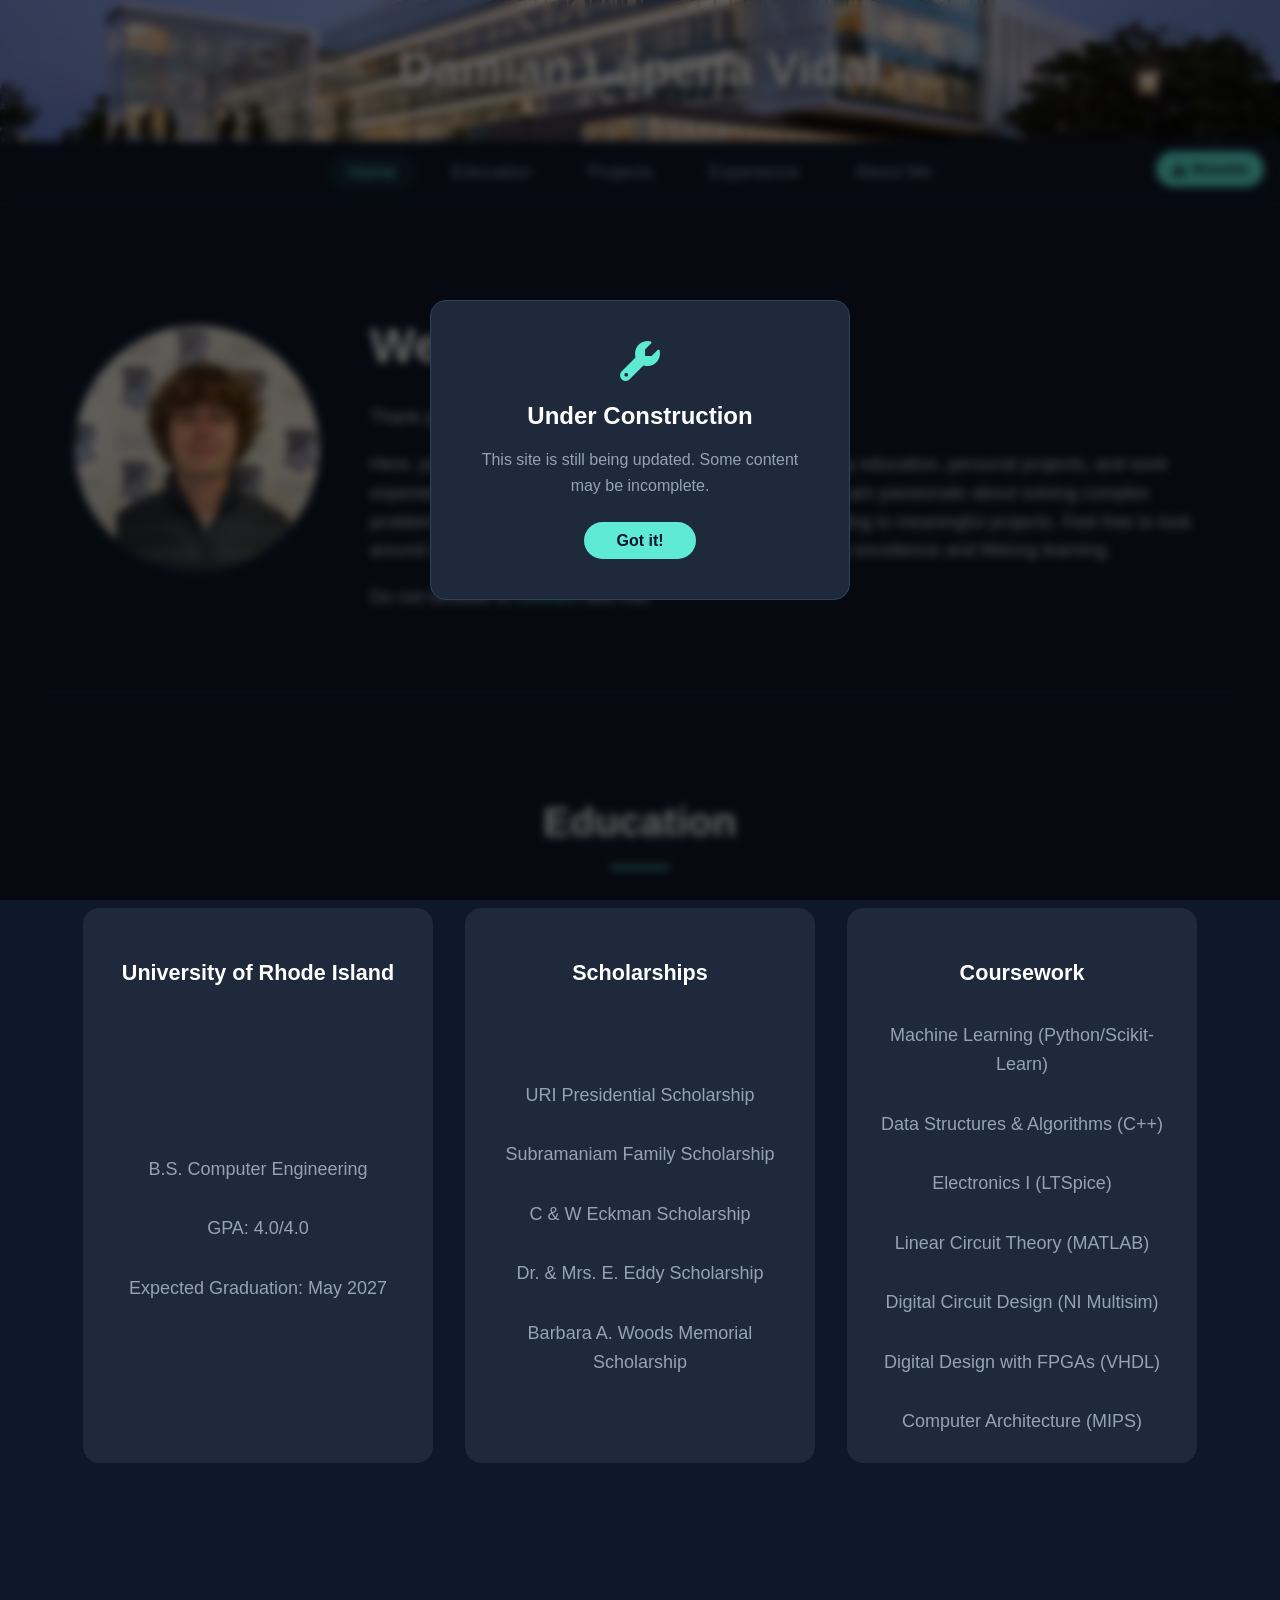
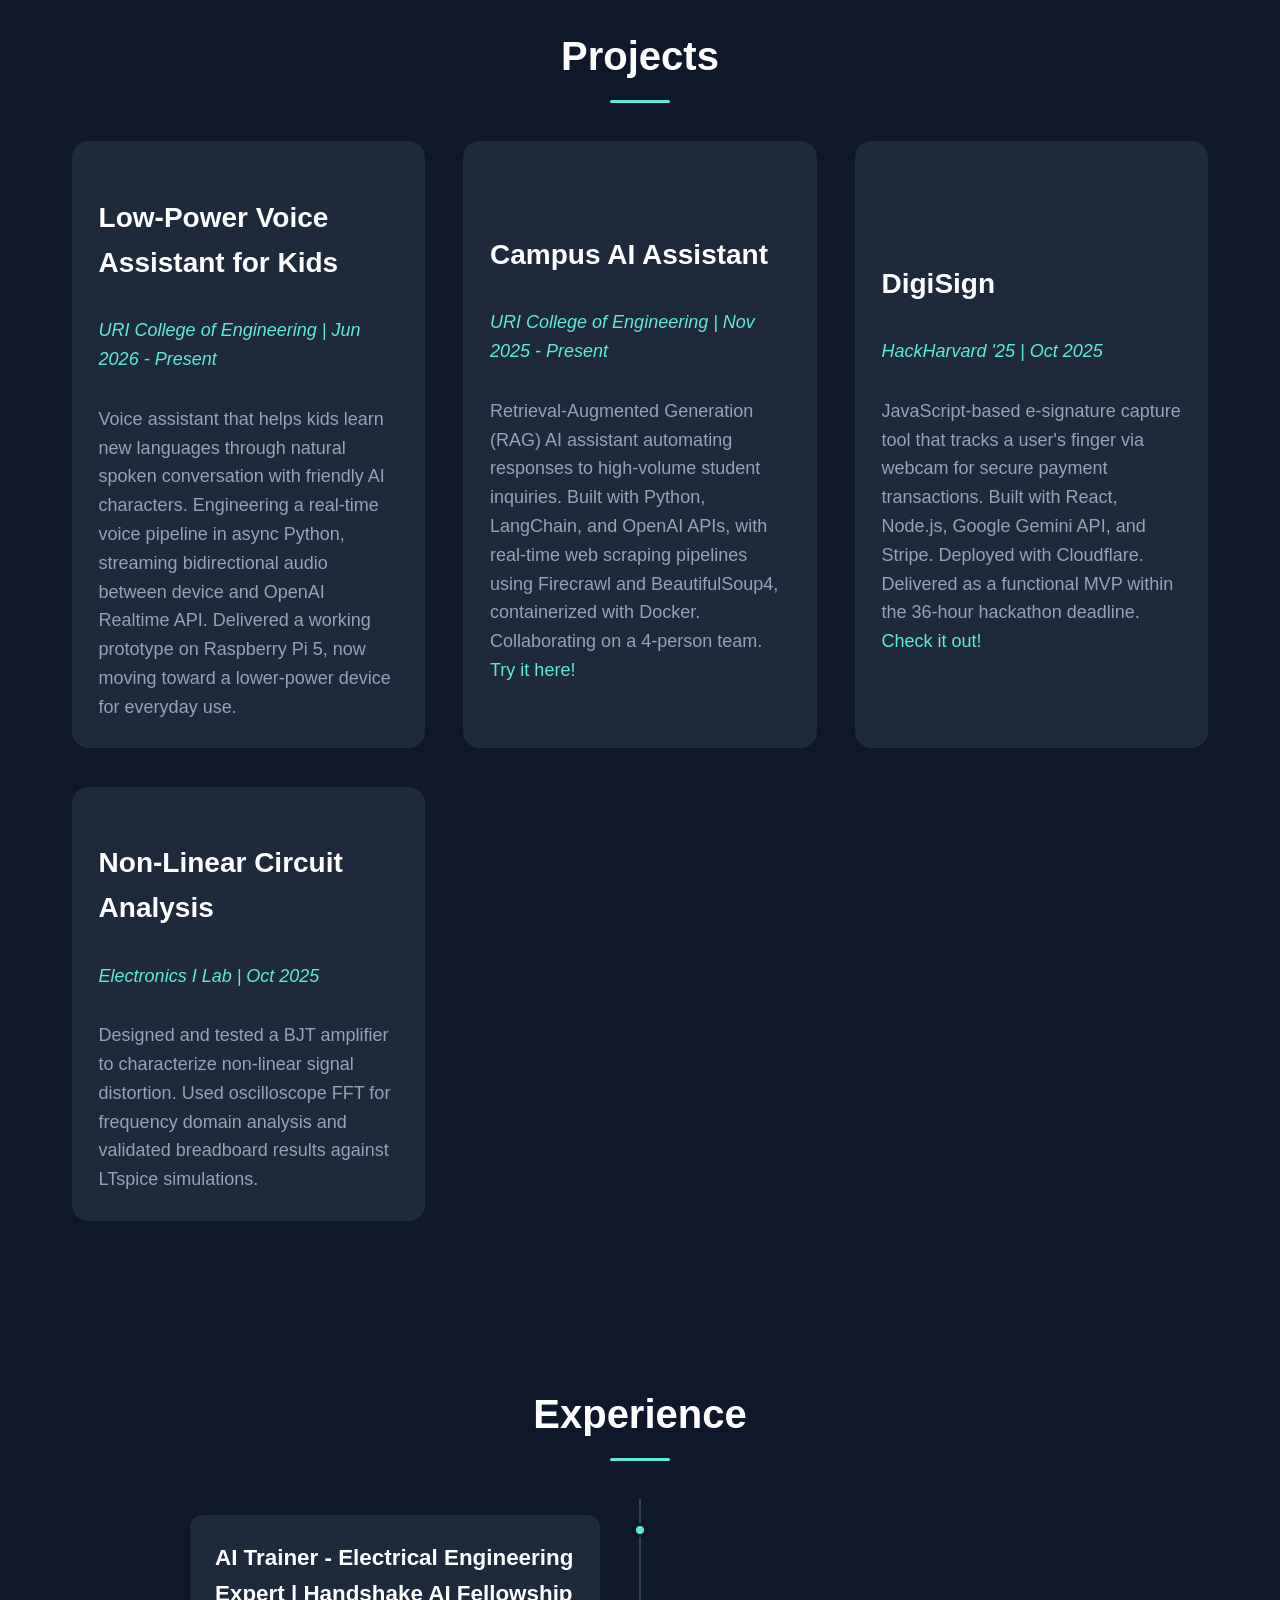
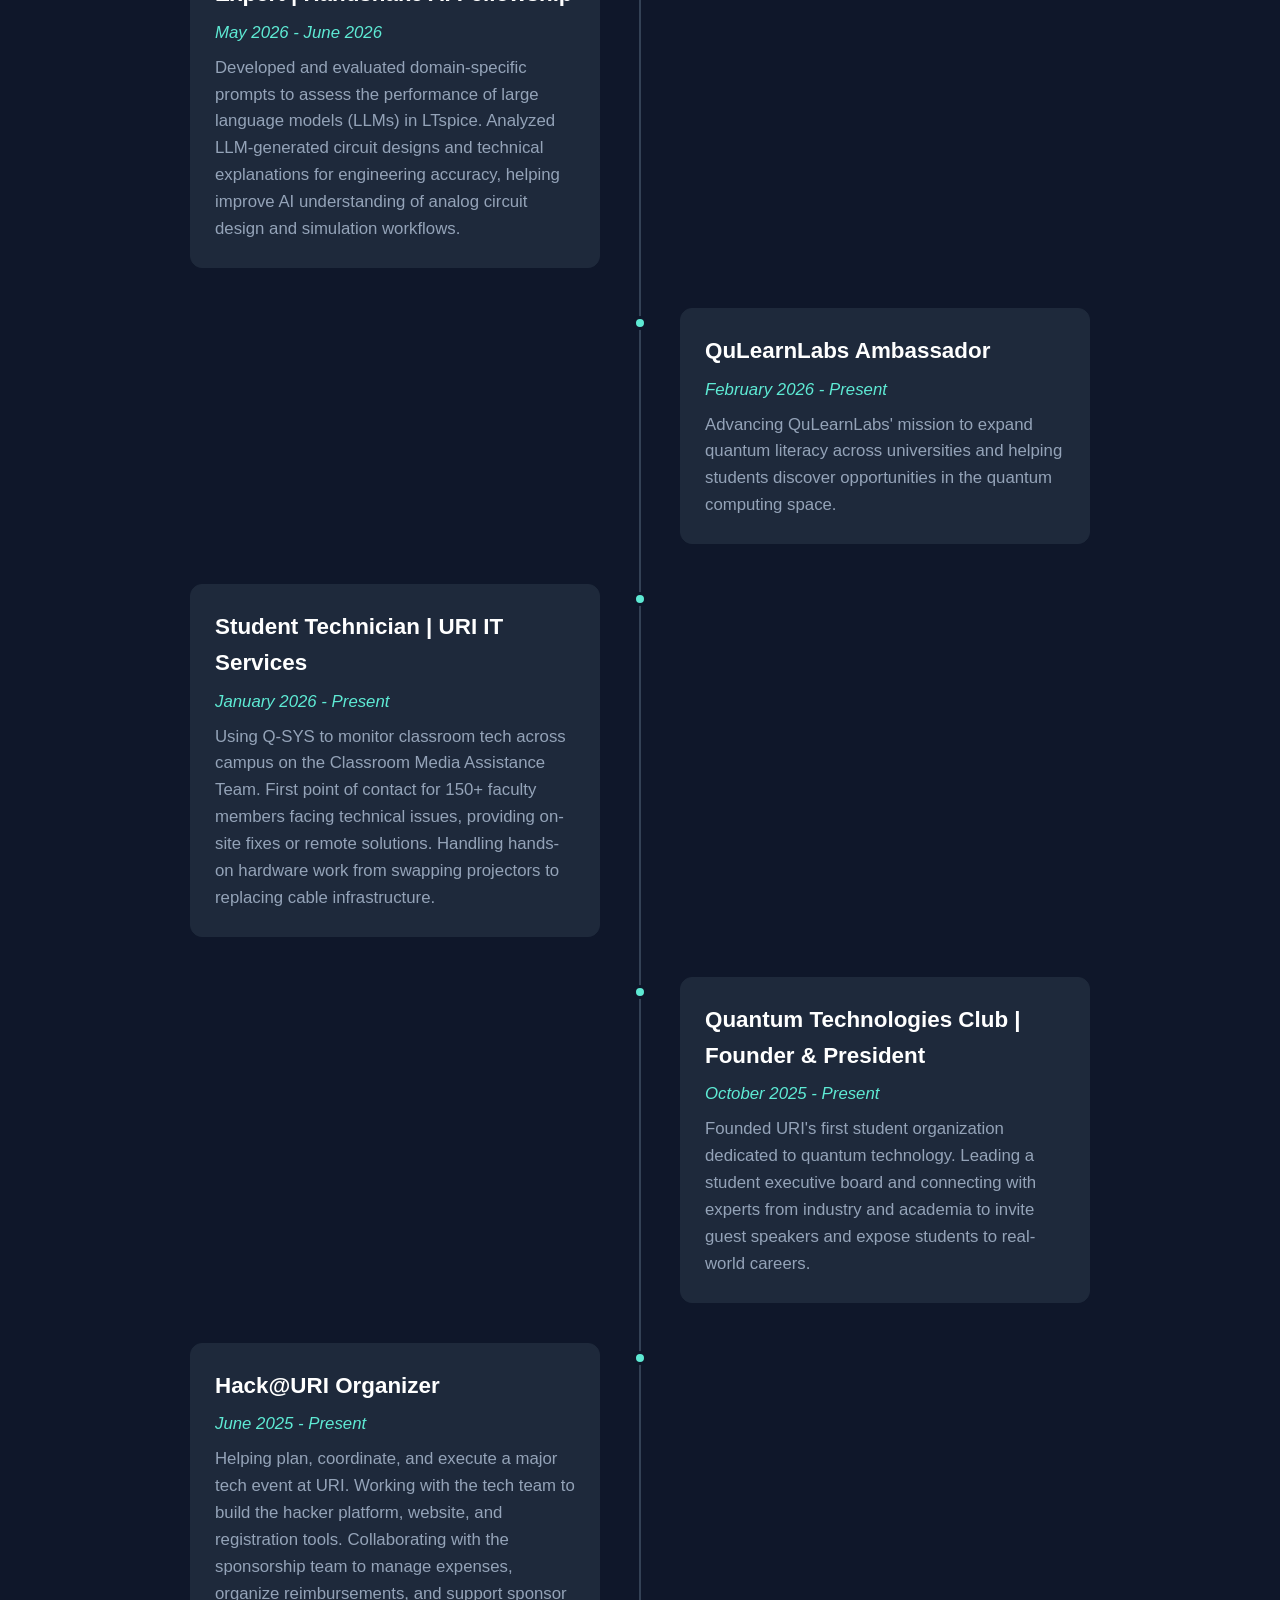
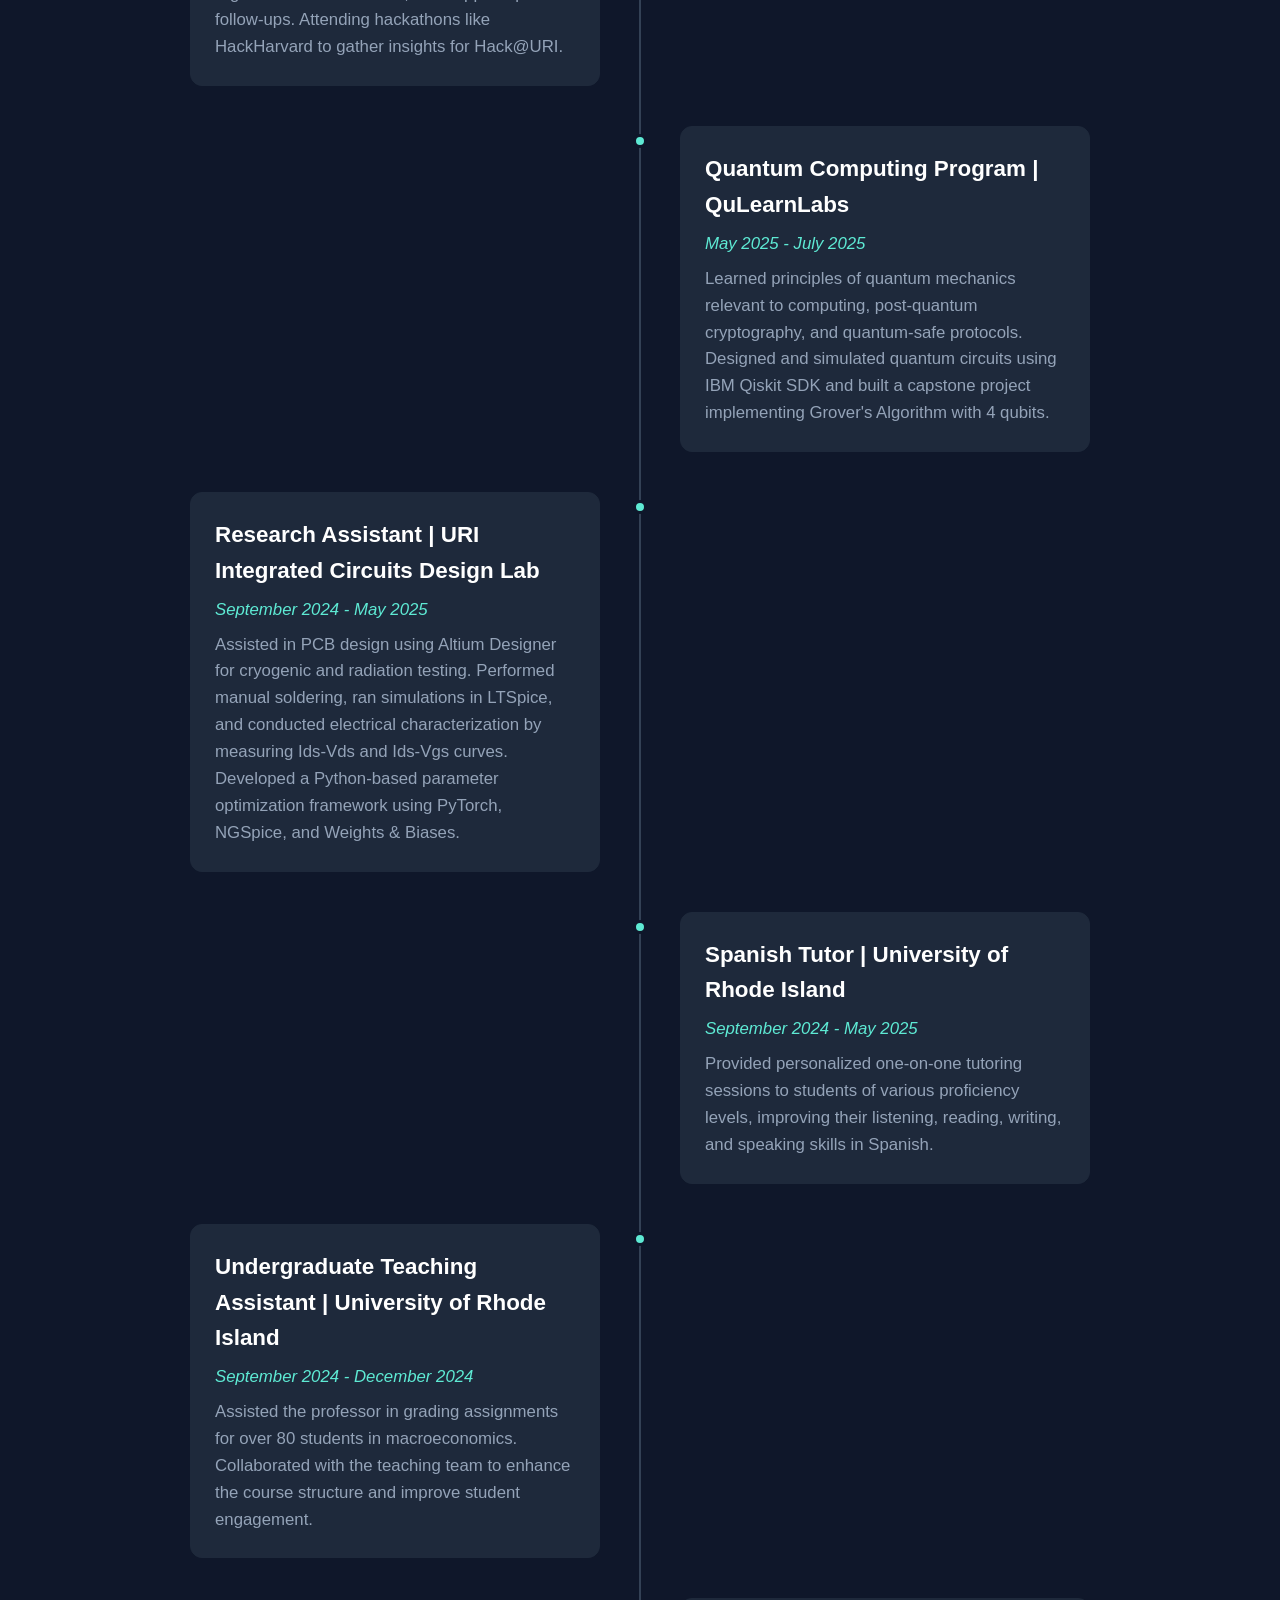
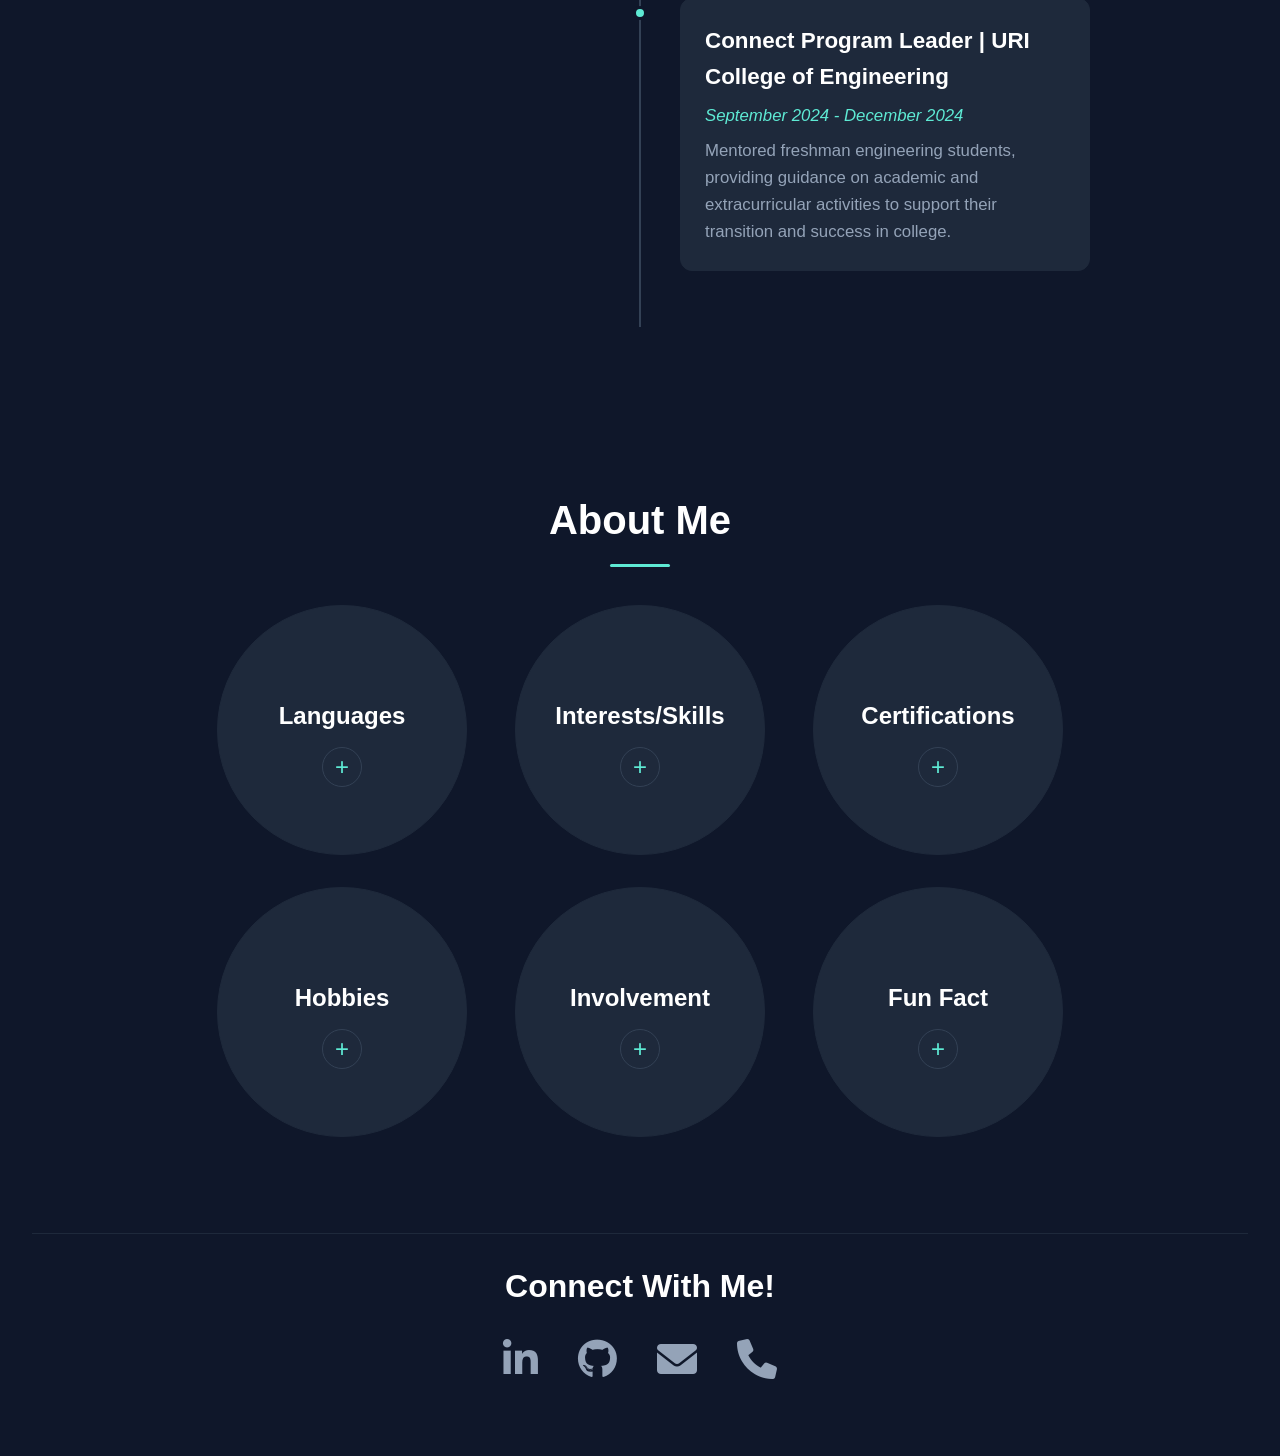
==== commit 7cc438bd: "Update content" ====
--- a/index.html
+++ b/index.html
@@ -73,8 +73,7 @@
         <div class="card-row">
             <div class="card">
                 <h3>University of Rhode Island</h3>
-                <button class="card-expand" aria-label="Show details">+</button>
-                <div class="card-detail" hidden>
+                <div class="card-detail">
                     <p>B.S. Computer Engineering</p>
                     <p>GPA: 4.0/4.0</p>
                     <p>Expected Graduation: May 2027</p>
@@ -82,8 +81,7 @@
             </div>
             <div class="card">
                 <h3>Scholarships</h3>
-                <button class="card-expand" aria-label="Show details">+</button>
-                <div class="card-detail" hidden>
+                <div class="card-detail">
                     <p>URI Presidential Scholarship</p>
                     <p>Subramaniam Family Scholarship</p>
                     <p>C &amp; W Eckman Scholarship</p>
@@ -93,15 +91,14 @@
             </div>
             <div class="card">
                 <h3>Coursework</h3>
-                <button class="card-expand" aria-label="Show details">+</button>
-                <div class="card-detail" hidden>
+                <div class="card-detail">
                     <p>Machine Learning (Python/Scikit-Learn)</p>
                     <p>Data Structures &amp; Algorithms (C++)</p>
                     <p>Electronics I (LTSpice)</p>
                     <p>Linear Circuit Theory (MATLAB)</p>
                     <p>Digital Circuit Design (NI Multisim)</p>
                     <p>Digital Design with FPGAs (VHDL)</p>
-                    <p>Computer Architecture</p>
+                    <p>Computer Architecture (MIPS)</p>
                 </div>
             </div>
         </div>
@@ -121,11 +118,22 @@
         <h2 class="section-title">Projects</h2>
         <div class="card-grid">
             <div class="card">
-                <h3>AI Chatbot</h3>
-                <p class="date">URI Enrollment Services | Nov 2025 - Present</p>
-                <p>Building a Retrieval-Augmented Generation (RAG) chatbot using Python and
-                    LangChain on a team of four, addressing a large volume of family and
-                    student inquiries for Enrollment Services.</p>
+                <h3>Low-Power Voice Assistant for Kids</h3>
+                <p class="date">URI College of Engineering | Jun 2026 - Present</p>
+                <p>Voice assistant that helps kids learn new languages through natural spoken
+                    conversation with friendly AI characters. Engineering a real-time voice
+                    pipeline in async Python, streaming bidirectional audio between device
+                    and OpenAI Realtime API. Delivered a working prototype on Raspberry Pi 5,
+                    now moving toward a lower-power device for everyday use.</p>
+            </div>
+            <div class="card">
+                <h3>Campus AI Assistant</h3>
+                <p class="date">URI College of Engineering | Nov 2025 - Present</p>
+                <p>Retrieval-Augmented Generation (RAG) AI assistant automating responses to
+                    high-volume student inquiries. Built with Python, LangChain, and OpenAI
+                    APIs, with real-time web scraping pipelines using Firecrawl and
+                    BeautifulSoup4, containerized with Docker. Collaborating on a 4-person
+                    team. <a href="https://www.ele.uri.edu/chat/login" target="_blank" rel="noopener noreferrer" class="inline-link">Try it here!</a></p>
             </div>
             <div class="card">
                 <h3>DigiSign</h3>
@@ -133,7 +141,8 @@
                 <p>JavaScript-based e-signature capture tool that tracks a user's finger via
                     webcam for secure payment transactions. Built with React, Node.js, Google
                     Gemini API, and Stripe. Deployed with Cloudflare. Delivered as a functional
-                    MVP within the 36-hour hackathon deadline.</p>
+                    MVP within the 36-hour hackathon deadline.
+                    <a href="https://digisign-6e9.pages.dev/" target="_blank" rel="noopener noreferrer" class="inline-link">Check it out!</a></p>
             </div>
             <div class="card">
                 <h3>Non-Linear Circuit Analysis</h3>
@@ -151,12 +160,13 @@
         <div class="timeline">
             <div class="timeline-item">
                 <div class="timeline-content">
-                    <h3>Quantum Technologies Club | Founder &amp; President</h3>
-                    <p class="date">February 2026 - Present</p>
-                    <p>Founded URI's first student organization dedicated to quantum
-                        technology. Leading a student executive board and connecting with
-                        experts from industry and academia to invite guest speakers and
-                        expose students to real-world careers.</p>
+                    <h3>AI Trainer - Electrical Engineering Expert | Handshake AI Fellowship</h3>
+                    <p class="date">May 2026 - June 2026</p>
+                    <p>Developed and evaluated domain-specific prompts to assess the
+                        performance of large language models (LLMs) in LTspice. Analyzed
+                        LLM-generated circuit designs and technical explanations for
+                        engineering accuracy, helping improve AI understanding of analog
+                        circuit design and simulation workflows.</p>
                 </div>
             </div>
             <div class="timeline-item">
@@ -172,10 +182,21 @@
                 <div class="timeline-content">
                     <h3>Student Technician | URI IT Services</h3>
                     <p class="date">January 2026 - Present</p>
-                    <p>Using Q-SYS to monitor classroom tech across campus. First point of
-                        contact for professors facing technical issues, providing on-site fixes
-                        or remote solutions. Handling hands-on hardware work from swapping
-                        projectors to replacing cable infrastructure.</p>
+                    <p>Using Q-SYS to monitor classroom tech across campus on the Classroom
+                        Media Assistance Team. First point of contact for 150+ faculty members
+                        facing technical issues, providing on-site fixes or remote solutions.
+                        Handling hands-on hardware work from swapping projectors to replacing
+                        cable infrastructure.</p>
+                </div>
+            </div>
+            <div class="timeline-item">
+                <div class="timeline-content">
+                    <h3>Quantum Technologies Club | Founder &amp; President</h3>
+                    <p class="date">October 2025 - Present</p>
+                    <p>Founded URI's first student organization dedicated to quantum
+                        technology. Leading a student executive board and connecting with
+                        experts from industry and academia to invite guest speakers and
+                        expose students to real-world careers.</p>
                 </div>
             </div>
             <div class="timeline-item">
@@ -183,8 +204,10 @@
                     <h3>Hack@URI Organizer</h3>
                     <p class="date">June 2025 - Present</p>
                     <p>Helping plan, coordinate, and execute a major tech event at URI.
-                        Collaborating with teams to manage expenses, organize reimbursements,
-                        and support sponsors. Attending hackathons like HackHarvard to gather
+                        Working with the tech team to build the hacker platform, website,
+                        and registration tools. Collaborating with the sponsorship team to
+                        manage expenses, organize reimbursements, and support sponsor
+                        follow-ups. Attending hackathons like HackHarvard to gather
                         insights for Hack@URI.</p>
                 </div>
             </div>
@@ -203,9 +226,38 @@
                     <h3>Research Assistant | URI Integrated Circuits Design Lab</h3>
                     <p class="date">September 2024 - May 2025</p>
                     <p>Assisted in PCB design using Altium Designer for cryogenic and
-                        radiation testing. Performed manual soldering and ran simulations
-                        in LTSpice. Developed a Python-based parameter optimization
-                        framework using PyTorch, NGSpice, and Weights &amp; Biases.</p>
+                        radiation testing. Performed manual soldering, ran simulations
+                        in LTSpice, and conducted electrical characterization by measuring
+                        Ids-Vds and Ids-Vgs curves. Developed a Python-based parameter
+                        optimization framework using PyTorch, NGSpice, and
+                        Weights &amp; Biases.</p>
+                </div>
+            </div>
+            <div class="timeline-item">
+                <div class="timeline-content">
+                    <h3>Spanish Tutor | University of Rhode Island</h3>
+                    <p class="date">September 2024 - May 2025</p>
+                    <p>Provided personalized one-on-one tutoring sessions to students of
+                        various proficiency levels, improving their listening, reading,
+                        writing, and speaking skills in Spanish.</p>
+                </div>
+            </div>
+            <div class="timeline-item">
+                <div class="timeline-content">
+                    <h3>Undergraduate Teaching Assistant | University of Rhode Island</h3>
+                    <p class="date">September 2024 - December 2024</p>
+                    <p>Assisted the professor in grading assignments for over 80 students
+                        in macroeconomics. Collaborated with the teaching team to enhance
+                        the course structure and improve student engagement.</p>
+                </div>
+            </div>
+            <div class="timeline-item">
+                <div class="timeline-content">
+                    <h3>Connect Program Leader | URI College of Engineering</h3>
+                    <p class="date">September 2024 - December 2024</p>
+                    <p>Mentored freshman engineering students, providing guidance on
+                        academic and extracurricular activities to support their transition
+                        and success in college.</p>
                 </div>
             </div>
         </div>
@@ -220,6 +272,8 @@
                 <button class="card-expand" aria-label="Show details">+</button>
                 <div class="card-detail" hidden>
                     <p>Spanish (Native)</p>
+                    <p>Valenciano (Native)</p>
+                    <p>Catalan (Native)</p>
                     <p>English (Fluent/Bilingual)</p>
                     <p>German (Basic)</p>
                 </div>
@@ -229,6 +283,7 @@
                 <button class="card-expand" aria-label="Show details">+</button>
                 <div class="card-detail" hidden>
                     <p>Quantum Computing</p>
+                    <p>Post-Quantum Cryptography</p>
                     <p>Integrated Circuit Design</p>
                     <p>Machine Learning</p>
                     <p>Full-Stack Development</p>
@@ -240,6 +295,17 @@
                     <p>IBM Qiskit</p>
                     <p>React</p>
                     <p>Node.js</p>
+                    <p>HTML/CSS</p>
+                </div>
+            </div>
+            <div class="circle-card">
+                <h3>Certifications</h3>
+                <button class="card-expand" aria-label="Show details">+</button>
+                <div class="card-detail" hidden>
+                    <p>AI-assisted Software Engineering for Quantum Computing and PQC [AISEQ]</p>
+                    <p>Python Online Course</p>
+                    <p>Microsoft Excel Online Course</p>
+                    <p>Microsoft Power BI Online Course</p>
                 </div>
             </div>
         </div>
@@ -270,6 +336,7 @@
                 <button class="card-expand" aria-label="Show details">+</button>
                 <div class="card-detail" hidden>
                     <p>Born in Spain</p>
+                    <p>Exchange year in the U.S. during high school</p>
                     <p>Studying in Rhode Island</p>
                 </div>
             </div>
--- a/css/styles.css
+++ b/css/styles.css
@@ -295,6 +295,7 @@
     flex-direction: column;
     justify-content: center;
     text-align: center;
+    overflow-wrap: break-word;
     transition: border-color 0.2s ease, transform 0.2s ease;
 }
 
@@ -351,11 +352,18 @@
     flex: 1 1 250px;
     max-width: 350px;
     align-items: center;
+    justify-content: flex-start;
 }
 
 .card-row .card h3 {
     font-size: clamp(1rem, 2.5vw, 1.35rem);
-    white-space: nowrap;
+}
+
+.card-row .card-detail {
+    flex: 1;
+    display: flex;
+    flex-direction: column;
+    justify-content: center;
 }
 
 /* ========== MODAL ========== */
@@ -387,6 +395,9 @@
     padding: 2rem 2.5rem;
     max-width: 480px;
     width: 100%;
+    max-height: 85vh;
+    overflow-y: auto;
+    overflow-wrap: break-word;
     position: relative;
     transform: translateY(12px);
     transition: transform 0.2s ease;
@@ -427,7 +438,6 @@
     font-size: 1.05rem;
     color: #cbd5e1;
     margin: 0 0 0.5rem;
-    white-space: nowrap;
 }
 
 .modal-body p:last-child {
@@ -437,7 +447,7 @@
 /* Projects: 2x2 grid */
 .card-grid {
     display: grid;
-    grid-template-columns: repeat(auto-fit, minmax(280px, 1fr));
+    grid-template-columns: repeat(auto-fit, minmax(min(280px, 100%), 1fr));
     gap: clamp(1.5rem, 3vw, 2.5rem);
 }
 
@@ -498,7 +508,7 @@
 }
 
 .timeline-item:nth-child(odd) .timeline-content {
-    text-align: justify;
+    text-align: left;
 }
 
 /* Even items: right side, box hugs the center line */
@@ -516,7 +526,7 @@
 }
 
 .timeline-item:nth-child(even) .timeline-content {
-    text-align: justify;
+    text-align: left;
 }
 
 .timeline-content {
@@ -525,6 +535,7 @@
     border-radius: 0.75rem;
     padding: clamp(1rem, 2vw, 1.5rem);
     width: fit-content;
+    overflow-wrap: break-word;
     transition: border-color 0.2s ease, transform 0.2s ease;
 }
 
@@ -537,7 +548,6 @@
     font-size: clamp(1.1rem, 2.5vw, 1.4rem);
     margin: 0 0 0.5rem;
     color: white;
-    white-space: nowrap;
 }
 
 .timeline-content p {
@@ -652,6 +662,7 @@
 @media (max-width: 768px) {
     nav {
         position: sticky;
+        min-height: 3.9rem;
     }
 
     .menu-toggle {
@@ -710,9 +721,16 @@
     .timeline-item:nth-child(even) {
         width: 100%;
         left: 0;
+        margin-left: 0;
+        margin-right: 0;
         text-align: left;
         padding-left: 3rem;
         padding-right: 0;
+        justify-content: flex-start;
+    }
+
+    .timeline-content {
+        width: 100%;
     }
 
     .timeline-item::before,
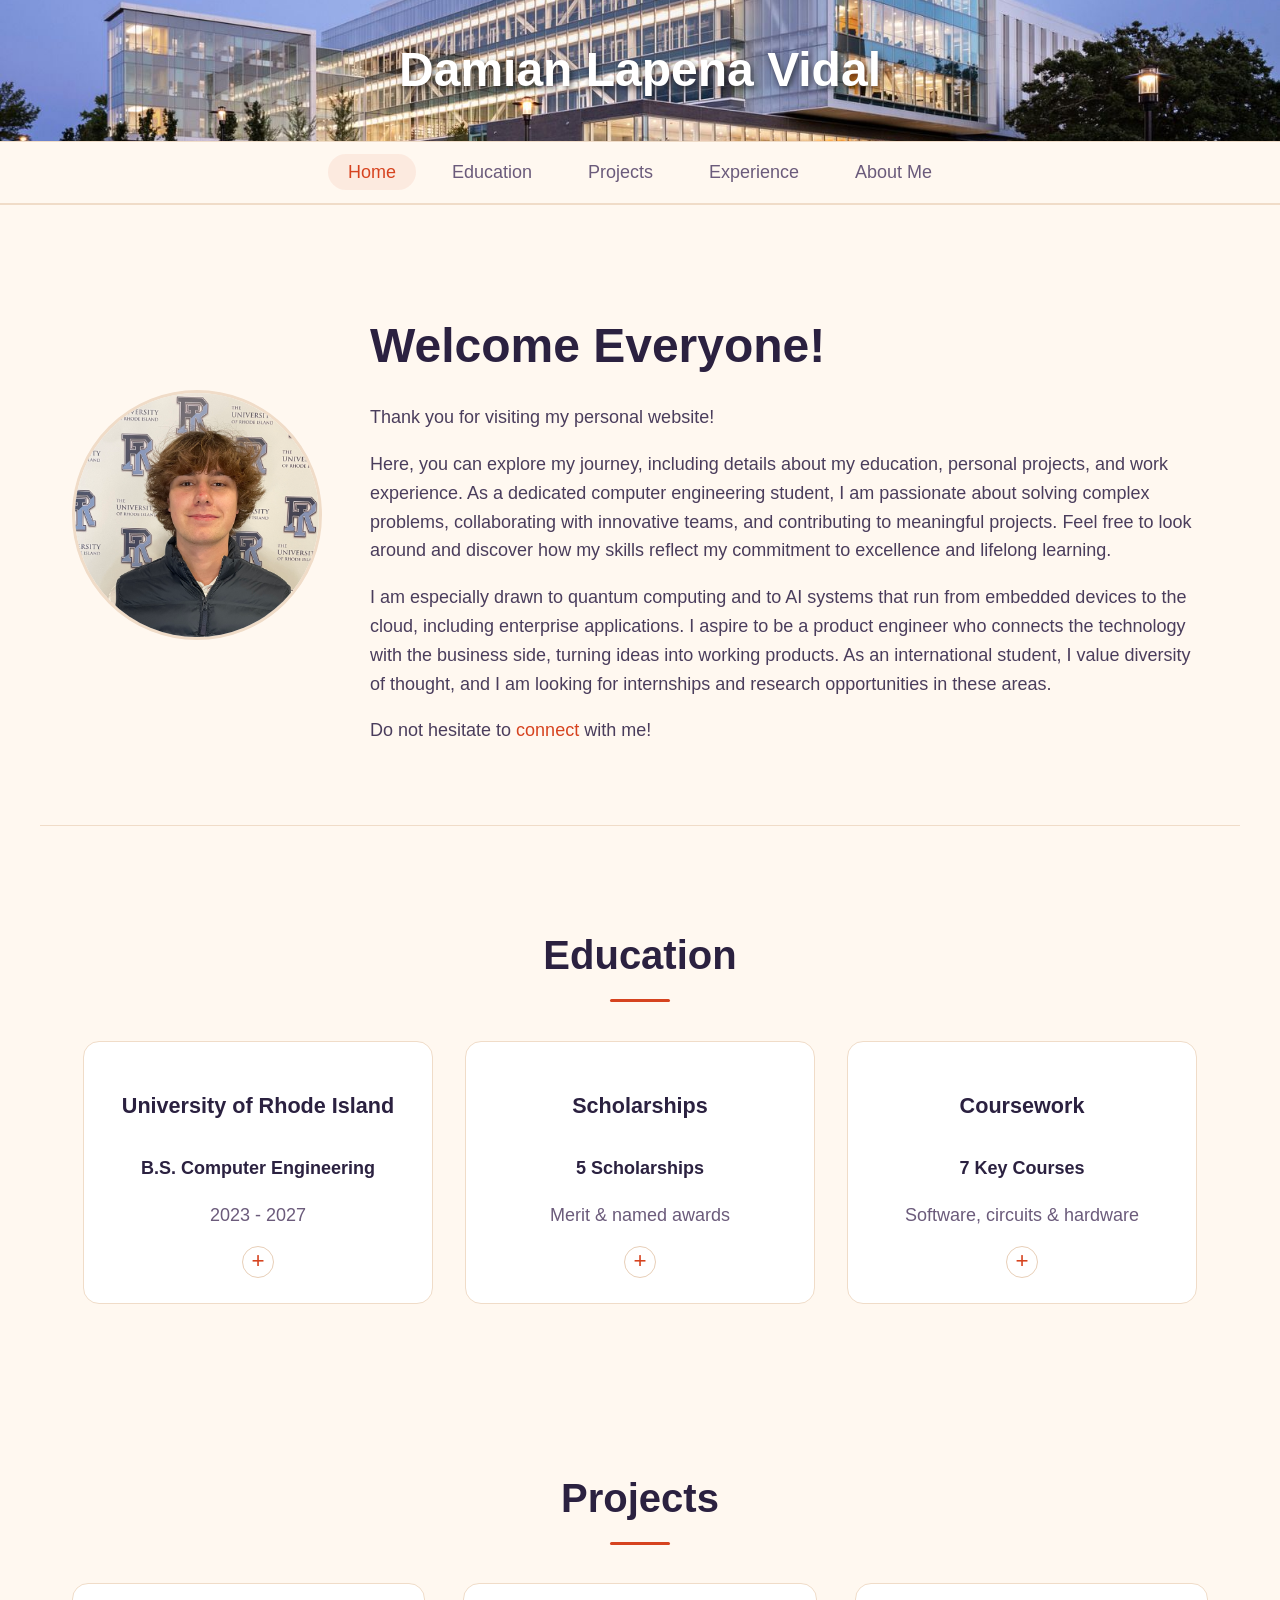
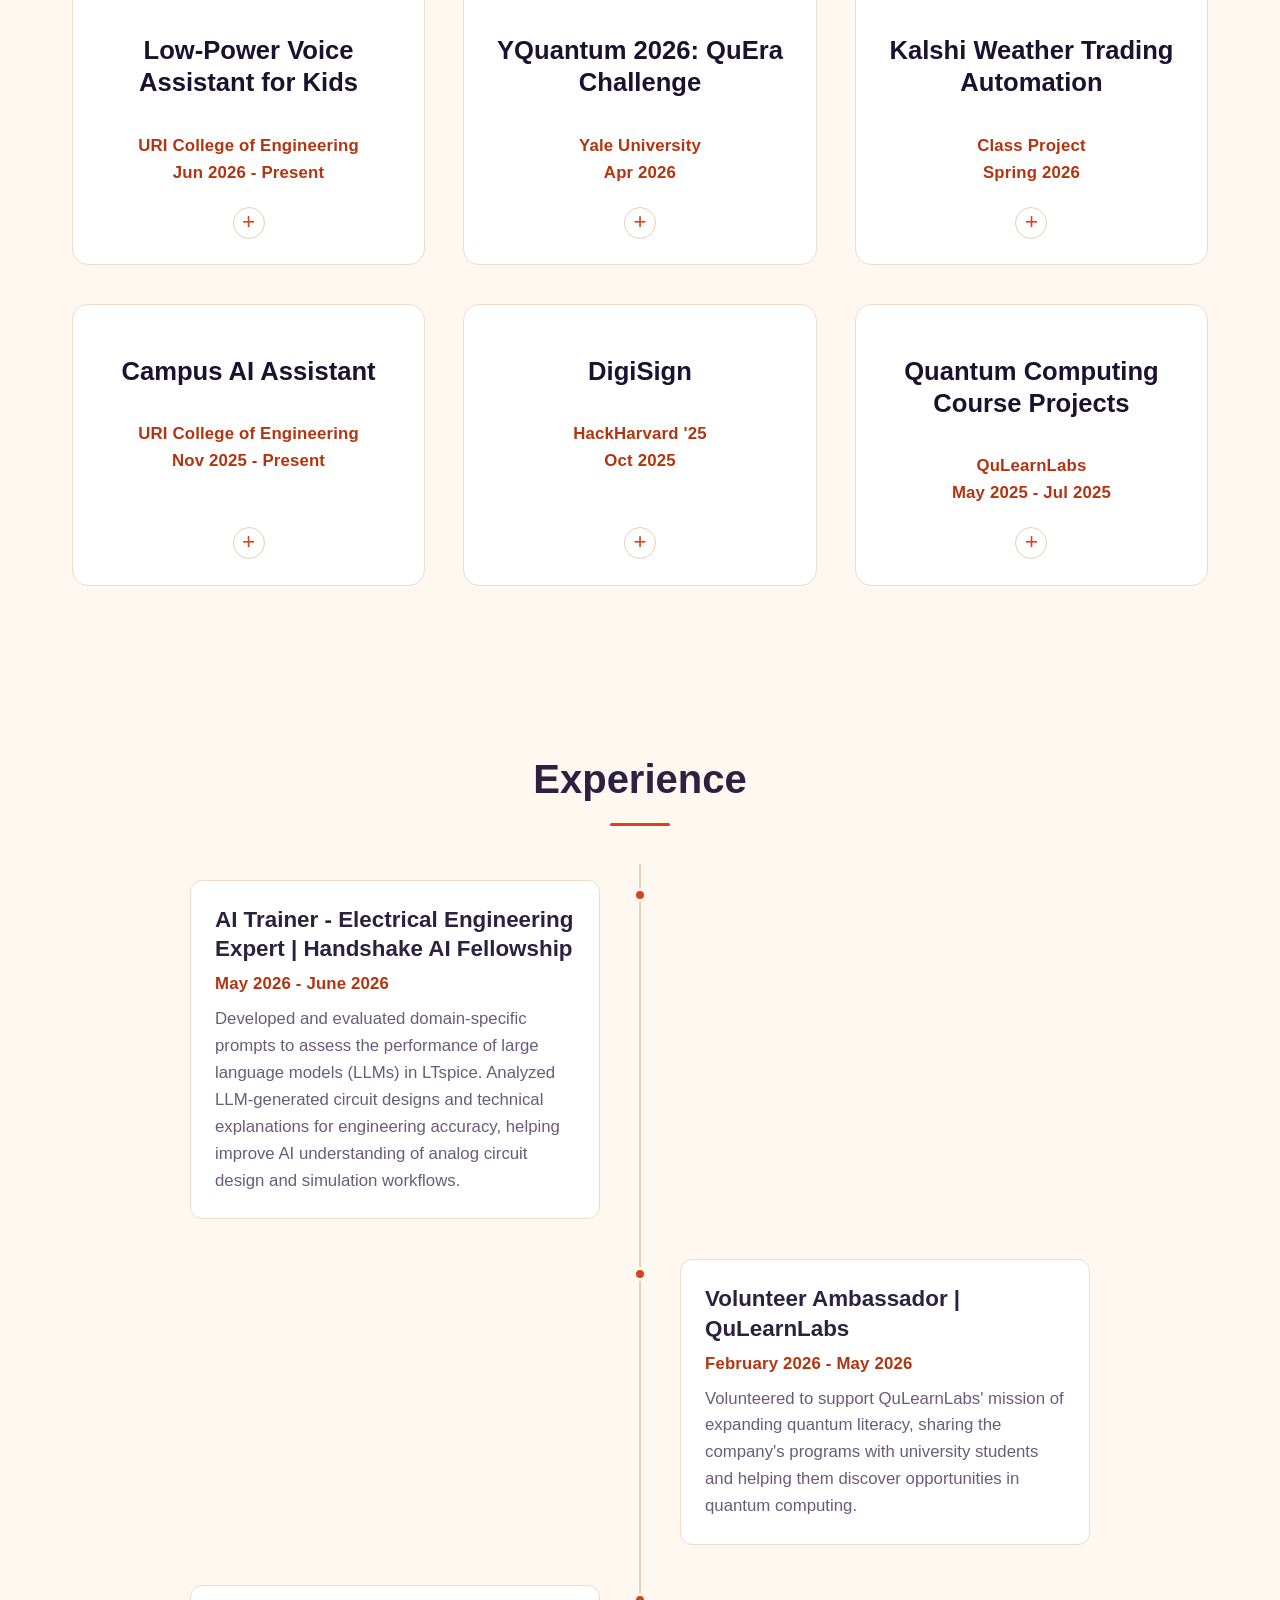
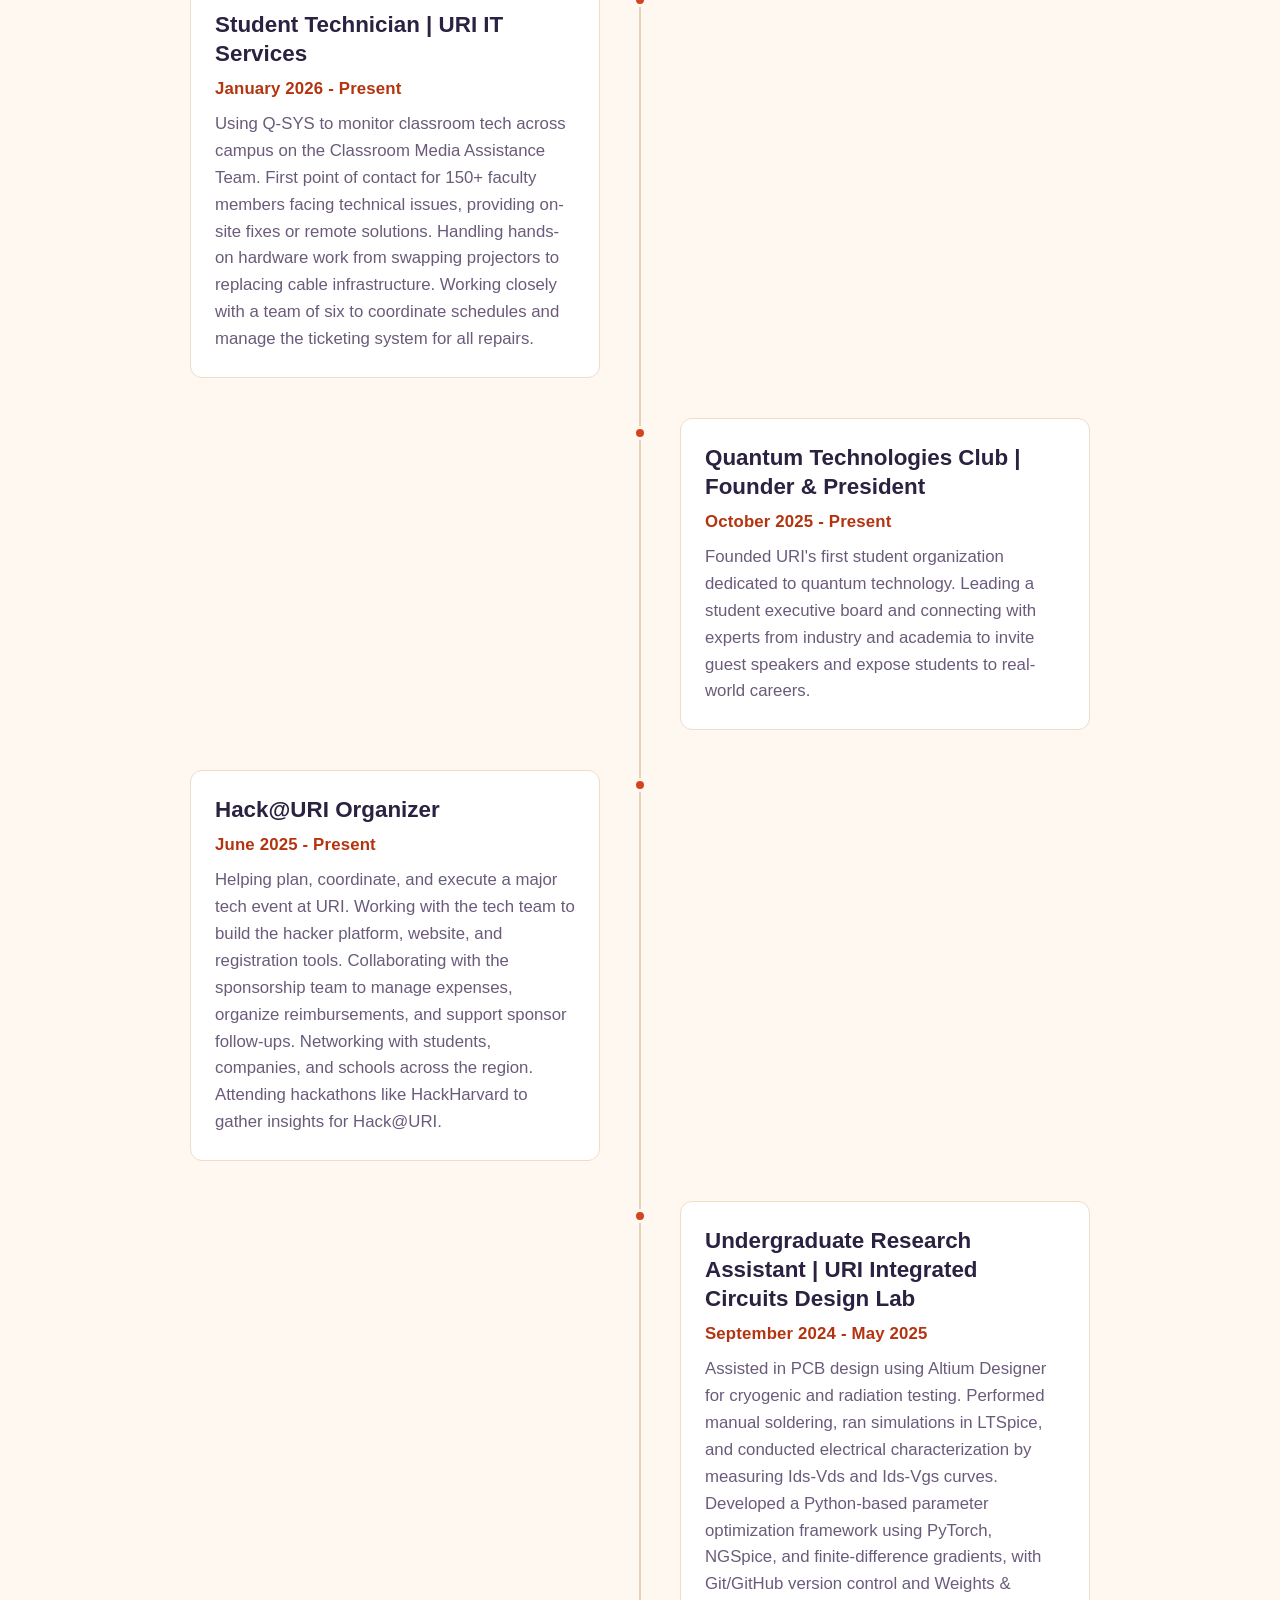
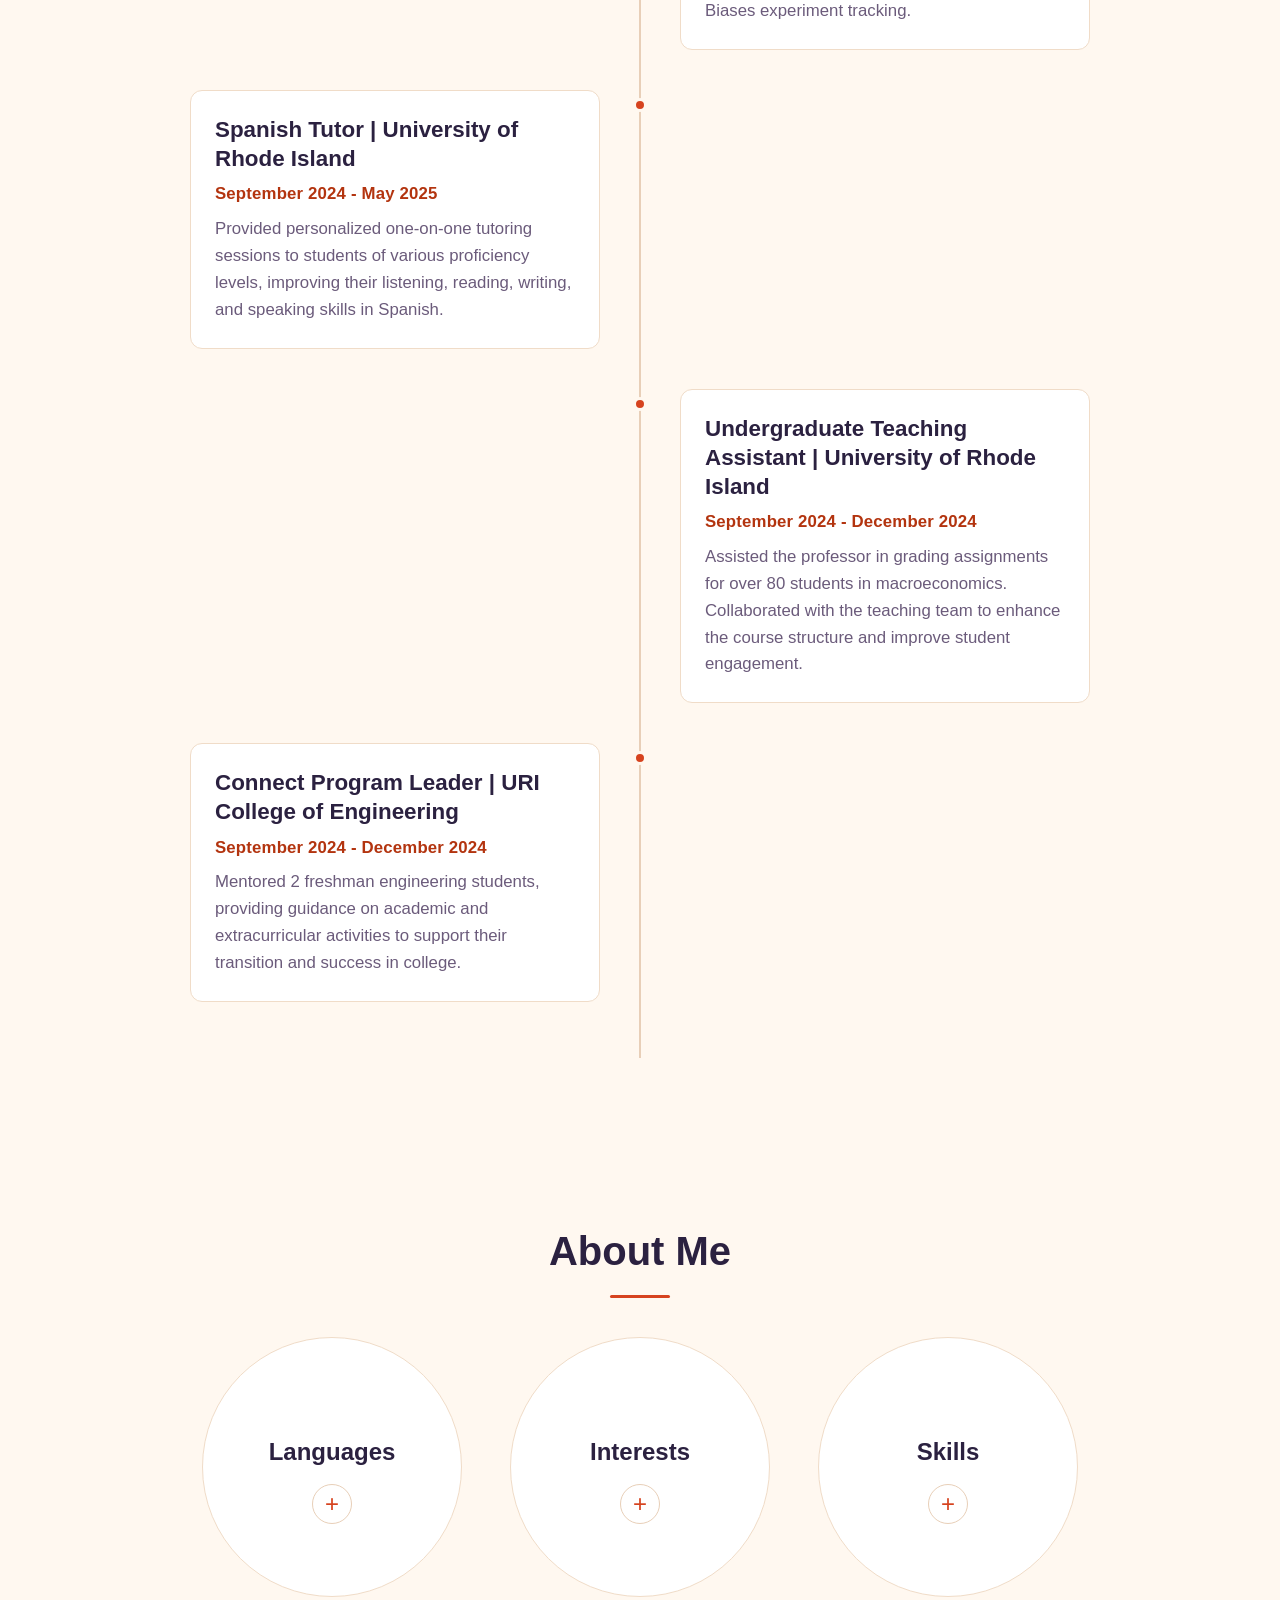
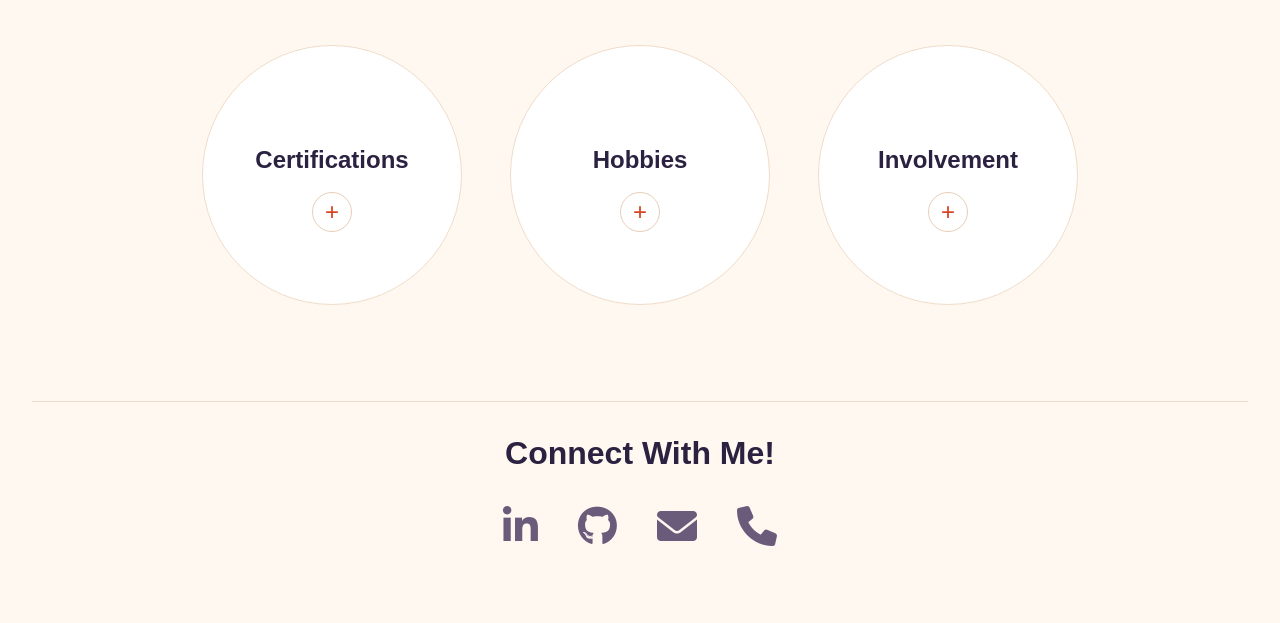
==== commit 3527181a: "Update personal website with content, format and style" ====
--- a/index.html
+++ b/index.html
@@ -11,16 +11,6 @@
 </head>
 <body>
 
-    <!-- CONSTRUCTION BANNER -->
-    <div id="construction-banner" class="banner-overlay">
-        <div class="banner">
-            <i class="fas fa-wrench banner-icon"></i>
-            <h2>Under Construction</h2>
-            <p>This site is still being updated. Some content may be incomplete.</p>
-            <button id="banner-close" class="banner-btn">Got it!</button>
-        </div>
-    </div>
-
     <!-- HEADER -->
     <header>
         <h1>Damian Lapena Vidal</h1>
@@ -33,9 +23,6 @@
             <span></span>
             <span></span>
         </button>
-        <a href="Damian_Lapena_Vidal_Resume.pdf" download class="resume-btn" aria-label="Download Resume">
-            <i class="fas fa-download"></i> Resume
-        </a>
         <div class="nav-border"></div>
         <ul id="main-nav-list">
             <li><a href="#welcome">Home</a></li>
@@ -63,6 +50,14 @@
                 around and discover how my skills reflect my commitment to excellence and
                 lifelong learning.
             </p>
+            <p>
+                I am especially drawn to quantum computing and to AI systems that run from
+                embedded devices to the cloud, including enterprise applications. I aspire to
+                be a product engineer who connects the technology with the business side,
+                turning ideas into working products. As an international student, I value
+                diversity of thought, and I am looking for internships and research
+                opportunities in these areas.
+            </p>
             <p>Do not hesitate to <a href="#connect" class="inline-link">connect</a> with me!</p>
         </div>
     </section>
@@ -71,17 +66,30 @@
     <section id="education" class="section">
         <h2 class="section-title">Education</h2>
         <div class="card-row">
-            <div class="card">
+            <div class="card card-clickable" role="button" tabindex="0" aria-haspopup="dialog">
                 <h3>University of Rhode Island</h3>
-                <div class="card-detail">
+                <div class="card-summary">
+                    <p class="summary-main">B.S. Computer Engineering</p>
+                    <p>2023 - 2027</p>
+                </div>
+                <span class="card-hint" aria-hidden="true">+</span>
+                <div class="card-detail" hidden>
                     <p>B.S. Computer Engineering</p>
+                    <p>Minor in Math</p>
+                    <p>Certificate in AI/ML in Engineering Applications</p>
                     <p>GPA: 4.0/4.0</p>
+                    <p>Started: September 2023</p>
                     <p>Expected Graduation: May 2027</p>
                 </div>
             </div>
-            <div class="card">
+            <div class="card card-clickable" role="button" tabindex="0" aria-haspopup="dialog">
                 <h3>Scholarships</h3>
-                <div class="card-detail">
+                <div class="card-summary">
+                    <p class="summary-main">5 Scholarships</p>
+                    <p>Merit &amp; named awards</p>
+                </div>
+                <span class="card-hint" aria-hidden="true">+</span>
+                <div class="card-detail" hidden>
                     <p>URI Presidential Scholarship</p>
                     <p>Subramaniam Family Scholarship</p>
                     <p>C &amp; W Eckman Scholarship</p>
@@ -89,15 +97,20 @@
                     <p>Barbara A. Woods Memorial Scholarship</p>
                 </div>
             </div>
-            <div class="card">
+            <div class="card card-clickable" role="button" tabindex="0" aria-haspopup="dialog">
                 <h3>Coursework</h3>
-                <div class="card-detail">
-                    <p>Machine Learning (Python/Scikit-Learn)</p>
+                <div class="card-summary">
+                    <p class="summary-main">7 Key Courses</p>
+                    <p>Software, circuits &amp; hardware</p>
+                </div>
+                <span class="card-hint" aria-hidden="true">+</span>
+                <div class="card-detail" hidden>
+                    <p>Cloud Computing (AWS/Microsoft Azure)</p>
+                    <p>Computer Networks</p>
+                    <p>Machine Learning I &amp; II (Python/Scikit-Learn/PyTorch)</p>
                     <p>Data Structures &amp; Algorithms (C++)</p>
-                    <p>Electronics I (LTSpice)</p>
-                    <p>Linear Circuit Theory (MATLAB)</p>
-                    <p>Digital Circuit Design (NI Multisim)</p>
-                    <p>Digital Design with FPGAs (VHDL)</p>
+                    <p>Circuit Theory (MATLAB/LTSpice)</p>
+                    <p>Digital Computer Design (FPGA/VHDL)</p>
                     <p>Computer Architecture (MIPS)</p>
                 </div>
             </div>
@@ -117,39 +130,73 @@
     <section id="projects" class="section">
         <h2 class="section-title">Projects</h2>
         <div class="card-grid">
-            <div class="card">
+            <div class="card card-clickable" role="button" tabindex="0" aria-haspopup="dialog">
                 <h3>Low-Power Voice Assistant for Kids</h3>
-                <p class="date">URI College of Engineering | Jun 2026 - Present</p>
-                <p>Voice assistant that helps kids learn new languages through natural spoken
-                    conversation with friendly AI characters. Engineering a real-time voice
-                    pipeline in async Python, streaming bidirectional audio between device
-                    and OpenAI Realtime API. Delivered a working prototype on Raspberry Pi 5,
-                    now moving toward a lower-power device for everyday use.</p>
-            </div>
-            <div class="card">
+                <p class="date"><span>URI College of Engineering</span> <span>Jun 2026 - Present</span></p>
+                <span class="card-hint" aria-hidden="true">+</span>
+                <div class="card-detail" hidden>
+                    <p>Voice assistant that helps kids learn new languages through natural spoken
+                        conversation with friendly AI characters. Engineering a real-time voice
+                        pipeline in async Python, streaming bidirectional audio between device
+                        and OpenAI Realtime API. Delivered a working prototype on Raspberry Pi 5,
+                        now moving toward a lower-power device for everyday use.</p>
+                </div>
+            </div>
+            <div class="card card-clickable" role="button" tabindex="0" aria-haspopup="dialog">
+                <h3>YQuantum 2026: QuEra Challenge</h3>
+                <p class="date"><span>Yale University</span> <span>Apr 2026</span></p>
+                <span class="card-hint" aria-hidden="true">+</span>
+                <div class="card-detail" hidden>
+                    <p>Quantum hackathon submission for the QuEra Challenge, exploring why a 1-qubit
+                        gate can be harder to implement than a 2-qubit gate. Built in Python and
+                        Jupyter notebooks with Bloqade, QuEra's quantum SDK.</p>
+                    <p><a href="https://github.com/jwoolnt/yquantum-2026-the-operators" target="_blank" rel="noopener noreferrer" class="inline-link">View on GitHub</a></p>
+                </div>
+            </div>
+            <div class="card card-clickable" role="button" tabindex="0" aria-haspopup="dialog">
+                <h3>Kalshi Weather Trading Automation</h3>
+                <p class="date"><span>Class Project</span> <span>Spring 2026</span></p>
+                <span class="card-hint" aria-hidden="true">+</span>
+                <div class="card-detail" hidden>
+                    <p>Python tooling for weather market analysis and trading automation on Kalshi.</p>
+                    <p><a href="https://github.com/damianlapenavidal/kalshi-AI-automated" target="_blank" rel="noopener noreferrer" class="inline-link">View on GitHub</a></p>
+                </div>
+            </div>
+            <div class="card card-clickable" role="button" tabindex="0" aria-haspopup="dialog">
                 <h3>Campus AI Assistant</h3>
-                <p class="date">URI College of Engineering | Nov 2025 - Present</p>
-                <p>Retrieval-Augmented Generation (RAG) AI assistant automating responses to
-                    high-volume student inquiries. Built with Python, LangChain, and OpenAI
-                    APIs, with real-time web scraping pipelines using Firecrawl and
-                    BeautifulSoup4, containerized with Docker. Collaborating on a 4-person
-                    team. <a href="https://www.ele.uri.edu/chat/login" target="_blank" rel="noopener noreferrer" class="inline-link">Try it here!</a></p>
-            </div>
-            <div class="card">
+                <p class="date"><span>URI College of Engineering</span> <span>Nov 2025 - Present</span></p>
+                <span class="card-hint" aria-hidden="true">+</span>
+                <div class="card-detail" hidden>
+                    <p>Retrieval-Augmented Generation (RAG) AI assistant automating responses to
+                        high-volume student inquiries. Built with Python, LangChain, and OpenAI
+                        APIs, with real-time web scraping pipelines using Firecrawl and
+                        BeautifulSoup4, containerized with Docker. Collaborating on a 4-person
+                        team.</p>
+                </div>
+            </div>
+            <div class="card card-clickable" role="button" tabindex="0" aria-haspopup="dialog">
                 <h3>DigiSign</h3>
-                <p class="date">HackHarvard '25 | Oct 2025</p>
-                <p>JavaScript-based e-signature capture tool that tracks a user's finger via
-                    webcam for secure payment transactions. Built with React, Node.js, Google
-                    Gemini API, and Stripe. Deployed with Cloudflare. Delivered as a functional
-                    MVP within the 36-hour hackathon deadline.
-                    <a href="https://digisign-6e9.pages.dev/" target="_blank" rel="noopener noreferrer" class="inline-link">Check it out!</a></p>
-            </div>
-            <div class="card">
-                <h3>Non-Linear Circuit Analysis</h3>
-                <p class="date">Electronics I Lab | Oct 2025</p>
-                <p>Designed and tested a BJT amplifier to characterize non-linear signal
-                    distortion. Used oscilloscope FFT for frequency domain analysis and
-                    validated breadboard results against LTspice simulations.</p>
+                <p class="date"><span>HackHarvard '25</span> <span>Oct 2025</span></p>
+                <span class="card-hint" aria-hidden="true">+</span>
+                <div class="card-detail" hidden>
+                    <p>JavaScript-based e-signature capture tool that tracks a user's finger via
+                        webcam for secure payment transactions. Built with React, Node.js, Google
+                        Gemini API, and Stripe. Deployed with Cloudflare. Delivered as a functional
+                        MVP within the 36-hour hackathon deadline.</p>
+                    <p><a href="https://digisign-6e9.pages.dev/" target="_blank" rel="noopener noreferrer" class="inline-link">Check it out!</a></p>
+                </div>
+            </div>
+            <div class="card card-clickable" role="button" tabindex="0" aria-haspopup="dialog">
+                <h3>Quantum Computing Course Projects</h3>
+                <p class="date"><span>QuLearnLabs</span> <span>May 2025 - Jul 2025</span></p>
+                <span class="card-hint" aria-hidden="true">+</span>
+                <div class="card-detail" hidden>
+                    <p>Hands-on projects from QuLearnLabs' quantum computing program, covering quantum
+                        mechanics for computing, post-quantum cryptography, and quantum-safe protocols.
+                        Designed and simulated quantum circuits with IBM Qiskit, explored classical-quantum
+                        hybrid approaches, and built a capstone implementing Grover's Algorithm with 4 qubits.</p>
+                    <p><a href="https://github.com/damianlapenavidal/Quantum-Computing-Course-by-QuLearnLabs" target="_blank" rel="noopener noreferrer" class="inline-link">View on GitHub</a></p>
+                </div>
             </div>
         </div>
     </section>
@@ -171,11 +218,11 @@
             </div>
             <div class="timeline-item">
                 <div class="timeline-content">
-                    <h3>QuLearnLabs Ambassador</h3>
-                    <p class="date">February 2026 - Present</p>
-                    <p>Advancing QuLearnLabs' mission to expand quantum literacy across
-                        universities and helping students discover opportunities in the
-                        quantum computing space.</p>
+                    <h3>Volunteer Ambassador | QuLearnLabs</h3>
+                    <p class="date">February 2026 - May 2026</p>
+                    <p>Volunteered to support QuLearnLabs' mission of expanding quantum
+                        literacy, sharing the company's programs with university students
+                        and helping them discover opportunities in quantum computing.</p>
                 </div>
             </div>
             <div class="timeline-item">
@@ -186,7 +233,8 @@
                         Media Assistance Team. First point of contact for 150+ faculty members
                         facing technical issues, providing on-site fixes or remote solutions.
                         Handling hands-on hardware work from swapping projectors to replacing
-                        cable infrastructure.</p>
+                        cable infrastructure. Working closely with a team of six to coordinate
+                        schedules and manage the ticketing system for all repairs.</p>
                 </div>
             </div>
             <div class="timeline-item">
@@ -207,30 +255,22 @@
                         Working with the tech team to build the hacker platform, website,
                         and registration tools. Collaborating with the sponsorship team to
                         manage expenses, organize reimbursements, and support sponsor
-                        follow-ups. Attending hackathons like HackHarvard to gather
+                        follow-ups. Networking with students, companies, and schools across
+                        the region. Attending hackathons like HackHarvard to gather
                         insights for Hack@URI.</p>
                 </div>
             </div>
             <div class="timeline-item">
                 <div class="timeline-content">
-                    <h3>Quantum Computing Program | QuLearnLabs</h3>
-                    <p class="date">May 2025 - July 2025</p>
-                    <p>Learned principles of quantum mechanics relevant to computing,
-                        post-quantum cryptography, and quantum-safe protocols. Designed
-                        and simulated quantum circuits using IBM Qiskit SDK and built a
-                        capstone project implementing Grover's Algorithm with 4 qubits.</p>
-                </div>
-            </div>
-            <div class="timeline-item">
-                <div class="timeline-content">
-                    <h3>Research Assistant | URI Integrated Circuits Design Lab</h3>
+                    <h3>Undergraduate Research Assistant | URI Integrated Circuits Design Lab</h3>
                     <p class="date">September 2024 - May 2025</p>
                     <p>Assisted in PCB design using Altium Designer for cryogenic and
                         radiation testing. Performed manual soldering, ran simulations
                         in LTSpice, and conducted electrical characterization by measuring
                         Ids-Vds and Ids-Vgs curves. Developed a Python-based parameter
                         optimization framework using PyTorch, NGSpice, and
-                        Weights &amp; Biases.</p>
+                        finite-difference gradients, with Git/GitHub version control
+                        and Weights &amp; Biases experiment tracking.</p>
                 </div>
             </div>
             <div class="timeline-item">
@@ -255,7 +295,7 @@
                 <div class="timeline-content">
                     <h3>Connect Program Leader | URI College of Engineering</h3>
                     <p class="date">September 2024 - December 2024</p>
-                    <p>Mentored freshman engineering students, providing guidance on
+                    <p>Mentored 2 freshman engineering students, providing guidance on
                         academic and extracurricular activities to support their transition
                         and success in college.</p>
                 </div>
@@ -275,27 +315,29 @@
                     <p>Valenciano (Native)</p>
                     <p>Catalan (Native)</p>
                     <p>English (Fluent/Bilingual)</p>
-                    <p>German (Basic)</p>
-                </div>
-            </div>
-            <div class="circle-card">
-                <h3>Interests/Skills</h3>
-                <button class="card-expand" aria-label="Show details">+</button>
-                <div class="card-detail" hidden>
+                    <p>German (Elementary)</p>
+                </div>
+            </div>
+            <div class="circle-card">
+                <h3>Interests</h3>
+                <button class="card-expand" aria-label="Show details">+</button>
+                <div class="card-detail" hidden>
+                    <p>Embedded &amp; Cloud AI</p>
+                    <p>Enterprise AI &amp; Business</p>
+                    <p>Product Engineering &amp; Startups</p>
                     <p>Quantum Computing</p>
-                    <p>Post-Quantum Cryptography</p>
-                    <p>Integrated Circuit Design</p>
-                    <p>Machine Learning</p>
-                    <p>Full-Stack Development</p>
-                    <p>Python</p>
-                    <p>C++</p>
-                    <p>VHDL</p>
-                    <p>MATLAB</p>
-                    <p>PyTorch</p>
-                    <p>IBM Qiskit</p>
-                    <p>React</p>
-                    <p>Node.js</p>
-                    <p>HTML/CSS</p>
+                </div>
+            </div>
+            <div class="circle-card">
+                <h3>Skills</h3>
+                <button class="card-expand" aria-label="Show details">+</button>
+                <div class="card-detail" hidden>
+                    <p><strong>AI &amp; Data:</strong> Python, PyTorch, Scikit-Learn, LangChain, OpenAI APIs, RAG</p>
+                    <p><strong>Cloud &amp; DevOps:</strong> AWS, Azure, Docker, Git/GitHub, Cloudflare</p>
+                    <p><strong>Embedded &amp; Hardware:</strong> C++, VHDL/FPGA, Raspberry Pi, Altium Designer, LTspice, MATLAB</p>
+                    <p><strong>Full-Stack:</strong> React, Node.js, JavaScript, HTML/CSS</p>
+                    <p><strong>Product &amp; Business:</strong> Rapid prototyping, MVP delivery, Excel, Power BI</p>
+                    <p><strong>Quantum:</strong> IBM Qiskit</p>
                 </div>
             </div>
             <div class="circle-card">
@@ -308,36 +350,23 @@
                     <p>Microsoft Power BI Online Course</p>
                 </div>
             </div>
-        </div>
-        <div class="circle-row">
             <div class="circle-card">
                 <h3>Hobbies</h3>
                 <button class="card-expand" aria-label="Show details">+</button>
                 <div class="card-detail" hidden>
-                    <p>Soccer</p>
-                    <p>Travelling</p>
-                    <p>Skiing</p>
-                    <p>Reading</p>
+                    <p><strong>Sports:</strong> Pickleball, padel, soccer, volleyball &amp; more</p>
+                    <p><strong>Outdoors:</strong> Skiing, hiking &amp; traveling to new places</p>
+                    <p><strong>On the side:</strong> Business &amp; economy books, podcasts, investing and languages</p>
                 </div>
             </div>
             <div class="circle-card">
                 <h3>Involvement</h3>
                 <button class="card-expand" aria-label="Show details">+</button>
                 <div class="card-detail" hidden>
-                    <p>Tau Beta Pi Engineering Honor Society Member</p>
-                    <p>IEEE Member</p>
-                    <p>SHPE Member</p>
-                    <p>URI Investment Club</p>
-                    <p>URI Pickleball Club</p>
-                </div>
-            </div>
-            <div class="circle-card">
-                <h3>Fun Fact</h3>
-                <button class="card-expand" aria-label="Show details">+</button>
-                <div class="card-detail" hidden>
-                    <p>Born in Spain</p>
-                    <p>Exchange year in the U.S. during high school</p>
-                    <p>Studying in Rhode Island</p>
+                    <p><strong>Leadership:</strong> Founder &amp; President of the Quantum Technologies Club; Computer Engineering Student Advisory Board (ABET Accreditation)</p>
+                    <p><strong>Honor Societies:</strong> Tau Beta Pi National Engineering Honor Society (Inducted Dec 2025); Phi Eta Sigma</p>
+                    <p><strong>Professional:</strong> IEEE; Society of Hispanic Professional Engineers (SHPE)</p>
+                    <p><strong>Clubs &amp; Sports:</strong> URI Investment Club, Pickleball Club, Outing Club, Rifle Club; Intramural Soccer</p>
                 </div>
             </div>
         </div>
--- a/css/styles.css
+++ b/css/styles.css
@@ -11,8 +11,8 @@
     line-height: 1.6;
     margin: 0;
     padding: 0;
-    background-color: #0f172a;
-    color: #e2e8f0;
+    background-color: #fff8f0;
+    color: #2b2140;
 }
 
 html {
@@ -22,71 +22,6 @@
 img {
     max-width: 100%;
     height: auto;
-}
-
-/* ========== CONSTRUCTION BANNER ========== */
-
-.banner-overlay {
-    position: fixed;
-    inset: 0;
-    z-index: 3000;
-    background: rgba(0, 0, 0, 0.6);
-    backdrop-filter: blur(4px);
-    display: flex;
-    justify-content: center;
-    align-items: center;
-    padding: 1rem;
-    opacity: 1;
-    transition: opacity 0.3s ease;
-}
-
-.banner-overlay.hidden {
-    opacity: 0;
-    pointer-events: none;
-}
-
-.banner {
-    background-color: #1e293b;
-    border: 1px solid #334155;
-    border-radius: 1rem;
-    padding: 2.5rem 3rem;
-    max-width: 420px;
-    width: 100%;
-    text-align: center;
-}
-
-.banner-icon {
-    font-size: 2.5rem;
-    color: #5eead4;
-    margin-bottom: 1rem;
-}
-
-.banner h2 {
-    font-size: 1.5rem;
-    color: white;
-    margin: 0 0 0.75rem;
-}
-
-.banner p {
-    font-size: 1rem;
-    color: #94a3b8;
-    margin: 0 0 1.5rem;
-}
-
-.banner-btn {
-    background-color: #5eead4;
-    color: #0f172a;
-    border: none;
-    border-radius: 100vmax;
-    padding: 0.6rem 2rem;
-    font-size: 1rem;
-    font-weight: 700;
-    cursor: pointer;
-    transition: opacity 0.2s ease;
-}
-
-.banner-btn:hover {
-    opacity: 0.85;
 }
 
 /* ========== HEADER ========== */
@@ -115,7 +50,7 @@
 
 .nav-border {
     height: 1px;
-    background-color: #1e293b;
+    background-color: #f0dcc8;
     width: 100%;
 }
 
@@ -123,29 +58,8 @@
     position: sticky;
     top: 0;
     z-index: 1000;
-    background-color: #0f172a;
-    border-bottom: 1px solid #1e293b;
-}
-
-.resume-btn {
-    position: absolute;
-    top: 0.65rem;
-    right: 1rem;
-    display: flex;
-    align-items: center;
-    gap: 0.4rem;
-    padding: 0.4rem 1rem;
-    font-size: 0.9rem;
-    font-weight: 700;
-    color: #0f172a;
-    background-color: #5eead4;
-    border-radius: 100vmax;
-    text-decoration: none;
-    transition: opacity 0.2s ease;
-}
-
-.resume-btn:hover {
-    opacity: 0.85;
+    background-color: #fff8f0;
+    border-bottom: 1px solid #f0dcc8;
 }
 
 .menu-toggle {
@@ -155,9 +69,9 @@
     right: 1rem;
     width: 2.5rem;
     height: 2.5rem;
-    border: 1px solid #1e293b;
+    border: 1px solid #f0dcc8;
     border-radius: 0.5rem;
-    background-color: #1e293b;
+    background-color: #ffffff;
     cursor: pointer;
     padding: 0.45rem 0.4rem;
 }
@@ -167,7 +81,7 @@
     width: 100%;
     height: 2px;
     margin: 0.28rem 0;
-    background-color: #e2e8f0;
+    background-color: #2b2140;
     transition: transform 0.2s ease, opacity 0.2s ease;
 }
 
@@ -198,15 +112,15 @@
     text-decoration: none;
     padding: 0.5rem 1.25rem;
     font-size: clamp(0.9rem, 2vw, 1.125rem);
-    color: #94a3b8;
+    color: #6b5b7b;
     border-radius: 100vmax;
     transition: color 0.2s ease, background 0.2s ease;
 }
 
 nav ul li a:hover,
 nav ul li a.active {
-    color: #5eead4;
-    background: rgba(94, 234, 212, 0.08);
+    color: #d6431f;
+    background: rgba(214, 67, 31, 0.08);
 }
 
 /* ========== SECTIONS (shared) ========== */
@@ -222,7 +136,7 @@
     font-size: clamp(1.8rem, 4vw, 2.5rem);
     text-align: center;
     margin-bottom: clamp(1.5rem, 3vw, 2.5rem);
-    color: white;
+    color: #2b2140;
     position: relative;
 }
 
@@ -231,7 +145,7 @@
     display: block;
     width: 60px;
     height: 3px;
-    background: #5eead4;
+    background: #d6431f;
     margin: 0.75rem auto 0;
     border-radius: 2px;
 }
@@ -243,7 +157,7 @@
     align-items: center;
     gap: 3rem;
     flex-wrap: wrap;
-    border-bottom: 1px solid #1e293b;
+    border-bottom: 1px solid #f0dcc8;
 }
 
 .welcome-content {
@@ -254,13 +168,13 @@
 .welcome-content h2 {
     font-size: clamp(1.8rem, 4vw, 3rem);
     margin-bottom: 1rem;
-    color: white;
+    color: #2b2140;
 }
 
 .welcome-content p {
     font-size: clamp(1rem, 2.5vw, 1.125rem);
     margin-bottom: 1rem;
-    color: #cbd5e1;
+    color: #4a3d5c;
 }
 
 .welcome-image img {
@@ -270,27 +184,27 @@
     object-position: 90% top;
     border-radius: 50%;
     display: block;
-    border: 3px solid #1e293b;
+    border: 3px solid #f0dcc8;
 }
 
 .inline-link {
-    color: #5eead4;
+    color: #d6431f;
     text-decoration: none;
     border-bottom: 1px solid transparent;
     transition: border-color 0.2s ease;
 }
 
 .inline-link:hover {
-    border-bottom-color: #5eead4;
+    border-bottom-color: #d6431f;
 }
 
 /* ========== CARDS (education + projects shared) ========== */
 
 .card {
     padding: clamp(1rem, 2vw, 2rem);
-    border: 1px solid #1e293b;
+    border: 1px solid #f0dcc8;
     border-radius: clamp(0.75rem, 1.5vw, 1rem);
-    background-color: #1e293b;
+    background-color: #ffffff;
     display: flex;
     flex-direction: column;
     justify-content: center;
@@ -300,20 +214,20 @@
 }
 
 .card:hover {
-    border-color: #334155;
+    border-color: #e8cfb8;
     transform: translateY(-2px);
 }
 
 .card h3 {
     font-size: clamp(1.25rem, 3vw, 1.75rem);
     margin-bottom: clamp(0.5rem, 1vw, 1rem);
-    color: white;
+    color: #2b2140;
 }
 
 .card p {
     font-size: clamp(1rem, 2vw, 1.125rem);
     margin-bottom: clamp(0.5rem, 1vw, 1rem);
-    color: #94a3b8;
+    color: #6b5b7b;
 }
 
 .card p:last-child {
@@ -324,10 +238,10 @@
 .card-expand {
     width: 2.5rem;
     height: 2.5rem;
-    border: 1px solid #334155;
+    border: 1px solid #e8cfb8;
     border-radius: 50%;
     background: transparent;
-    color: #5eead4;
+    color: #d6431f;
     font-size: 1.5rem;
     line-height: 1;
     cursor: pointer;
@@ -336,7 +250,7 @@
 }
 
 .card-expand:hover {
-    background: rgba(94, 234, 212, 0.1);
+    background: rgba(214, 67, 31, 0.1);
     transform: scale(1.1);
 }
 
@@ -349,7 +263,7 @@
 }
 
 .card-row .card {
-    flex: 1 1 250px;
+    flex: 1 1 200px;
     max-width: 350px;
     align-items: center;
     justify-content: flex-start;
@@ -359,11 +273,43 @@
     font-size: clamp(1rem, 2.5vw, 1.35rem);
 }
 
-.card-row .card-detail {
-    flex: 1;
-    display: flex;
-    flex-direction: column;
-    justify-content: center;
+.card-row .card {
+    min-height: 220px;
+    justify-content: center;
+}
+
+.card-clickable {
+    cursor: pointer;
+    position: relative;
+    justify-content: flex-start;
+}
+
+.card-clickable:hover,
+.card-clickable:focus-visible {
+    border-color: #d6431f;
+    outline: none;
+}
+
+.card-summary .summary-main {
+    font-weight: 700;
+    color: #2b2140;
+}
+
+.card-hint {
+    align-self: center;
+    margin-top: auto;
+    width: 2rem;
+    height: 2rem;
+    line-height: 1.8rem;
+    border: 1px solid #e8cfb8;
+    border-radius: 50%;
+    color: #d6431f;
+    font-size: 1.4rem;
+    transition: background 0.2s ease;
+}
+
+.card-clickable:hover .card-hint {
+    background: rgba(214, 67, 31, 0.1);
 }
 
 /* ========== MODAL ========== */
@@ -372,7 +318,7 @@
     position: fixed;
     inset: 0;
     z-index: 2000;
-    background: rgba(0, 0, 0, 0.6);
+    background: rgba(43, 33, 64, 0.5);
     backdrop-filter: blur(4px);
     display: flex;
     justify-content: center;
@@ -383,17 +329,21 @@
     pointer-events: none;
 }
 
+.modal-overlay[hidden] {
+    display: none;
+}
+
 .modal-overlay.visible {
     opacity: 1;
     pointer-events: auto;
 }
 
 .modal {
-    background-color: #1e293b;
-    border: 1px solid #334155;
+    background-color: #ffffff;
+    border: 1px solid #e8cfb8;
     border-radius: 1rem;
     padding: 2rem 2.5rem;
-    max-width: 480px;
+    max-width: 720px;
     width: 100%;
     max-height: 85vh;
     overflow-y: auto;
@@ -413,7 +363,7 @@
     right: 1rem;
     background: none;
     border: none;
-    color: #94a3b8;
+    color: #6b5b7b;
     font-size: 1.75rem;
     cursor: pointer;
     line-height: 1;
@@ -421,12 +371,12 @@
 }
 
 .modal-close:hover {
-    color: white;
+    color: #2b2140;
 }
 
 .modal-title {
     font-size: 1.5rem;
-    color: white;
+    color: #2b2140;
     margin: 0 0 1.25rem;
 }
 
@@ -436,7 +386,7 @@
 
 .modal-body p {
     font-size: 1.05rem;
-    color: #cbd5e1;
+    color: #4a3d5c;
     margin: 0 0 0.5rem;
 }
 
@@ -452,7 +402,25 @@
 }
 
 .card-grid .card {
-    text-align: left;
+    text-align: center;
+    min-height: 200px;
+    gap: 0.25rem;
+}
+
+.card-clickable .card-hint {
+    flex-shrink: 0;
+}
+
+.card-clickable p.date,
+.card-clickable .card-summary {
+    margin-bottom: 1rem;
+}
+
+.card-grid .card h3 {
+    font-size: clamp(1.3rem, 3vw, 1.6rem);
+    line-height: 1.25;
+    font-weight: 800;
+    color: #1a1230;
 }
 
 /* ========== EXPERIENCE (vertical timeline) ========== */
@@ -471,7 +439,7 @@
     top: 0;
     bottom: 0;
     width: 2px;
-    background-color: #334155;
+    background-color: #e8cfb8;
     transform: translateX(-50%);
 }
 
@@ -487,8 +455,8 @@
     top: 0.5rem;
     width: 14px;
     height: 14px;
-    background-color: #5eead4;
-    border: 3px solid #0f172a;
+    background-color: #d6431f;
+    border: 3px solid #fff8f0;
     border-radius: 50%;
     z-index: 1;
 }
@@ -530,8 +498,8 @@
 }
 
 .timeline-content {
-    background-color: #1e293b;
-    border: 1px solid #1e293b;
+    background-color: #ffffff;
+    border: 1px solid #f0dcc8;
     border-radius: 0.75rem;
     padding: clamp(1rem, 2vw, 1.5rem);
     width: fit-content;
@@ -540,20 +508,22 @@
 }
 
 .timeline-content:hover {
-    border-color: #334155;
+    border-color: #e8cfb8;
     transform: translateY(-2px);
 }
 
 .timeline-content h3 {
     font-size: clamp(1.1rem, 2.5vw, 1.4rem);
+    line-height: 1.3;
+    font-weight: 800;
     margin: 0 0 0.5rem;
-    color: white;
+    color: #2b2140;
 }
 
 .timeline-content p {
     font-size: clamp(0.95rem, 2vw, 1.05rem);
     margin: 0 0 0.5rem;
-    color: #94a3b8;
+    color: #6b5b7b;
 }
 
 .timeline-content p:last-child {
@@ -562,8 +532,20 @@
 
 .timeline-content .date,
 .card .date {
-    color: #5eead4;
-    font-style: italic;
+    color: #b3340f;
+    font-style: normal;
+    font-weight: 700;
+    font-size: clamp(0.95rem, 2vw, 1.05rem);
+    letter-spacing: 0.01em;
+}
+
+.card .date span {
+    display: block;
+    white-space: nowrap;
+}
+
+.timeline-content .date {
+    white-space: nowrap;
 }
 
 /* ========== ABOUT ME (circles) ========== */
@@ -572,19 +554,21 @@
     display: flex;
     flex-wrap: wrap;
     justify-content: center;
+    max-width: 960px;
+    margin: 0 auto;
     gap: clamp(1rem, 4vw, 3rem);
     padding-bottom: clamp(1rem, 3vw, 2rem);
 }
 
 .circle-card {
-    flex: 0 1 250px;
+    flex: 0 1 calc((100% - 2 * clamp(1rem, 4vw, 3rem)) / 3);
     aspect-ratio: 1 / 1;
-    max-width: 280px;
-    min-width: 180px;
+    max-width: 260px;
+    min-width: 0;
     padding: clamp(1rem, 4vw, 2rem);
-    border: 1px solid #1e293b;
+    border: 1px solid #f0dcc8;
     border-radius: 50%;
-    background-color: #1e293b;
+    background-color: #ffffff;
     text-align: center;
     display: flex;
     flex-direction: column;
@@ -594,20 +578,20 @@
 }
 
 .circle-card:hover {
-    border-color: #334155;
+    border-color: #e8cfb8;
     transform: translateY(-2px);
 }
 
 .circle-card h3 {
     font-size: clamp(1.15rem, 2.5vw, 1.5rem);
     margin-bottom: 0.5rem;
-    color: white;
+    color: #2b2140;
 }
 
 .circle-card p {
     font-size: clamp(0.95rem, 2vw, 1.125rem);
     margin: 0;
-    color: #94a3b8;
+    color: #6b5b7b;
 }
 
 /* ========== CONNECT ========== */
@@ -621,7 +605,7 @@
 .connect-content h2 {
     font-size: clamp(1.5rem, 4vw, 2rem);
     margin-bottom: 1rem;
-    color: white;
+    color: #2b2140;
 }
 
 .social-media-icons {
@@ -635,14 +619,14 @@
 
 .social-icon {
     text-decoration: none;
-    color: #94a3b8;
+    color: #6b5b7b;
     font-size: clamp(2rem, 6vw, 2.5rem);
     transition: transform 0.2s ease, color 0.2s ease;
 }
 
 .social-icon:hover {
     transform: scale(1.2);
-    color: #5eead4;
+    color: #d6431f;
 }
 
 /* ========== GLOW ANIMATION ========== */
@@ -652,9 +636,9 @@
 }
 
 @keyframes glow {
-    0%   { text-shadow: 0 0 0 #5eead4; }
-    50%  { text-shadow: 0 0 20px #5eead4; }
-    100% { text-shadow: 0 0 0 #5eead4; }
+    0%   { text-shadow: 0 0 0 #d6431f; }
+    50%  { text-shadow: 0 0 20px #d6431f; }
+    100% { text-shadow: 0 0 0 #d6431f; }
 }
 
 /* ========== RESPONSIVE ========== */
@@ -667,13 +651,6 @@
 
     .menu-toggle {
         display: block;
-    }
-
-    .resume-btn {
-        top: 0.7rem;
-        right: 4rem;
-        font-size: 0.8rem;
-        padding: 0.35rem 0.75rem;
     }
 
     nav ul {
@@ -741,7 +718,37 @@
     }
 }
 
+@media (max-width: 400px) {
+    .timeline-item,
+    .timeline-item:nth-child(odd),
+    .timeline-item:nth-child(even) {
+        padding-left: 2.25rem;
+    }
+
+    .timeline-content .date {
+        font-size: 0.85rem;
+        white-space: normal;
+    }
+}
+
 @media (max-width: 480px) {
+    .modal {
+        padding: 1.5rem 1.25rem;
+    }
+
+    .circle-row {
+        gap: 1rem;
+    }
+
+    .circle-card {
+        flex-basis: calc((100% - 1rem) / 2);
+        padding: 0.75rem;
+    }
+
+    .circle-card h3 {
+        font-size: 1rem;
+    }
+
     header h1 {
         font-size: 1.5rem;
     }
